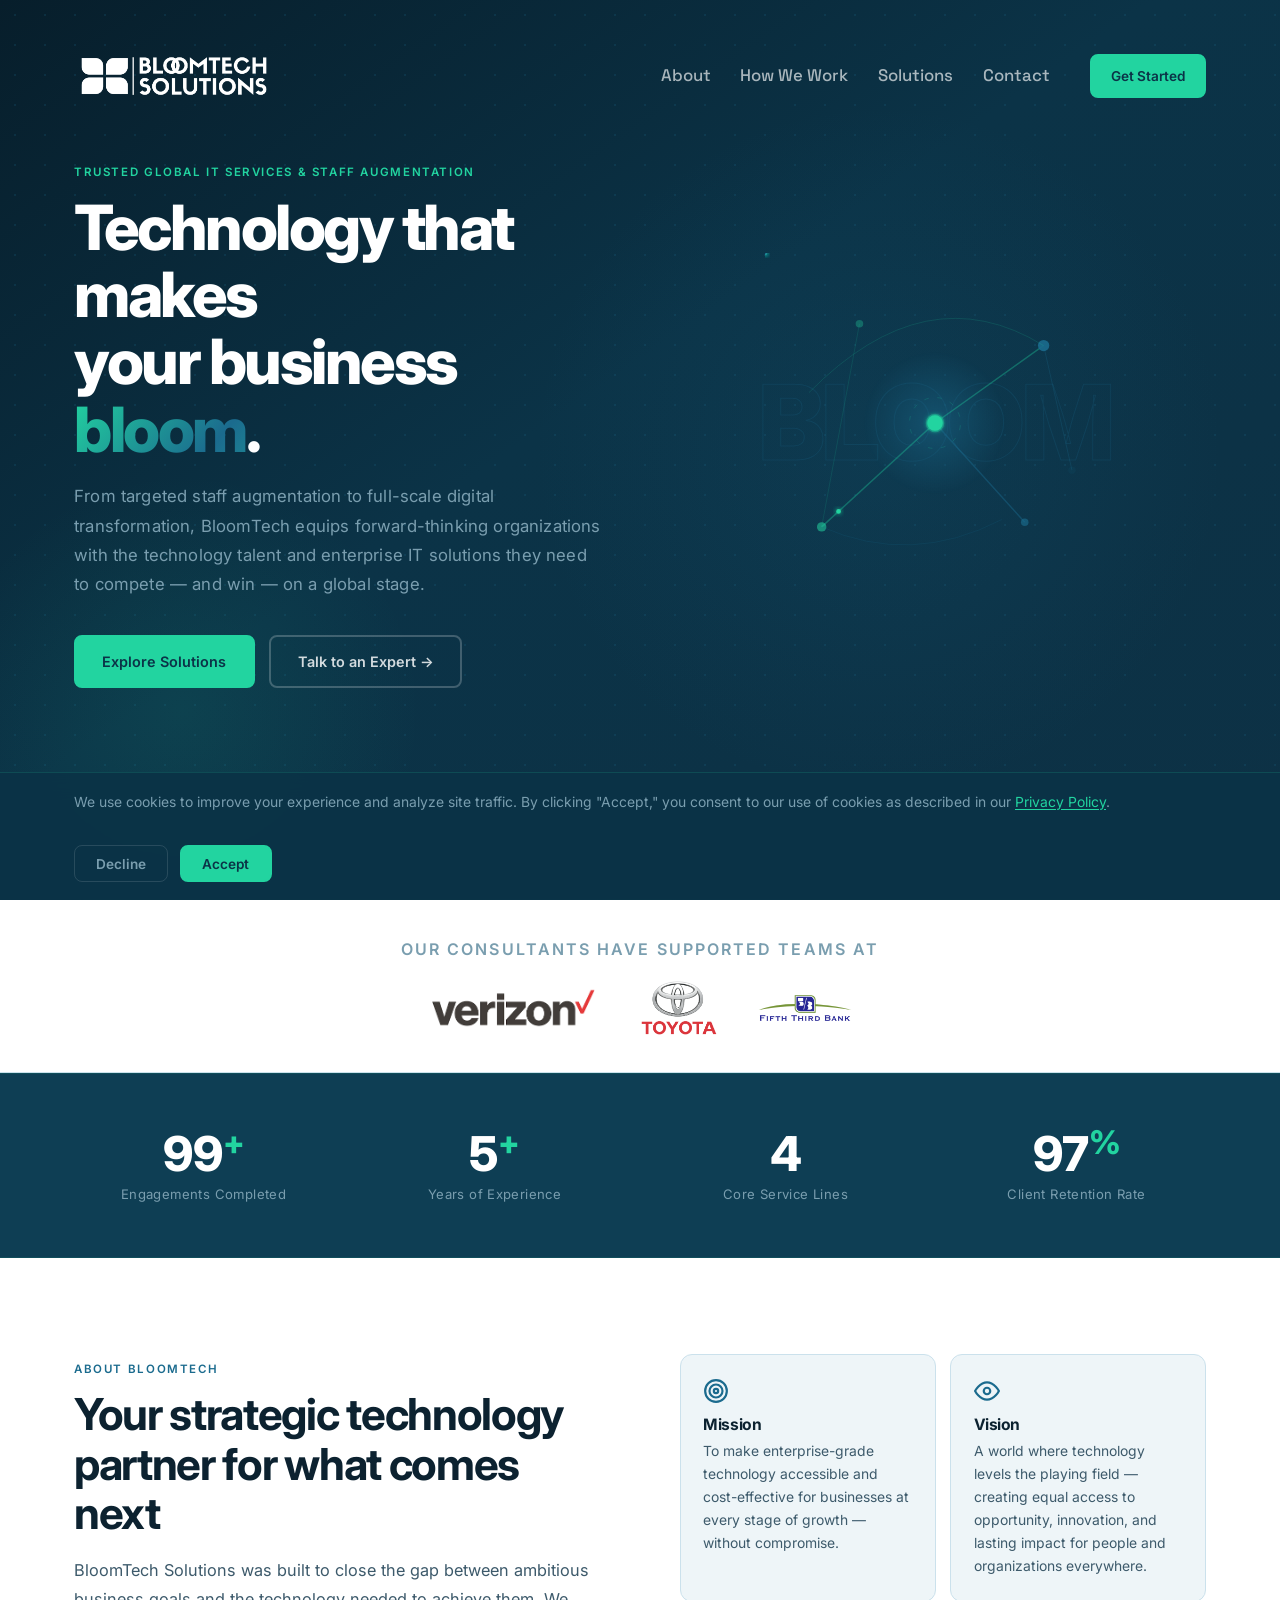
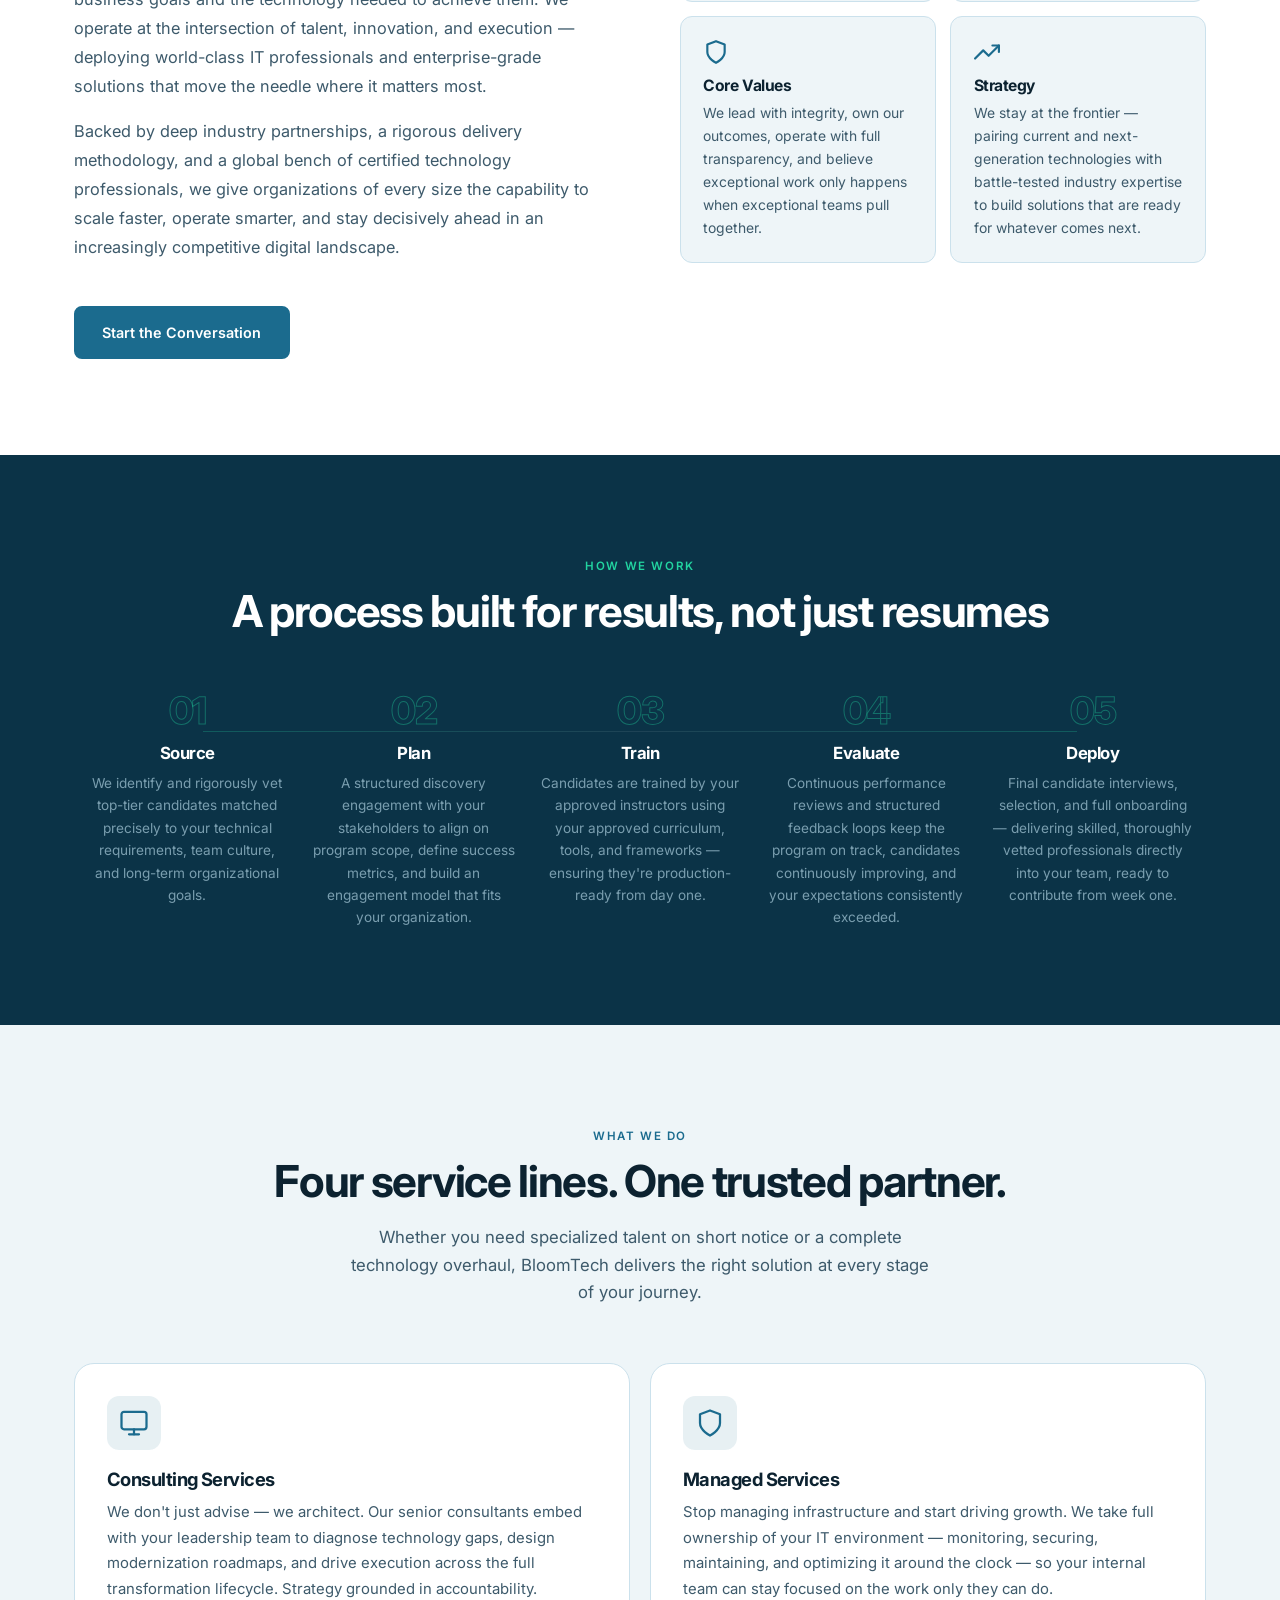
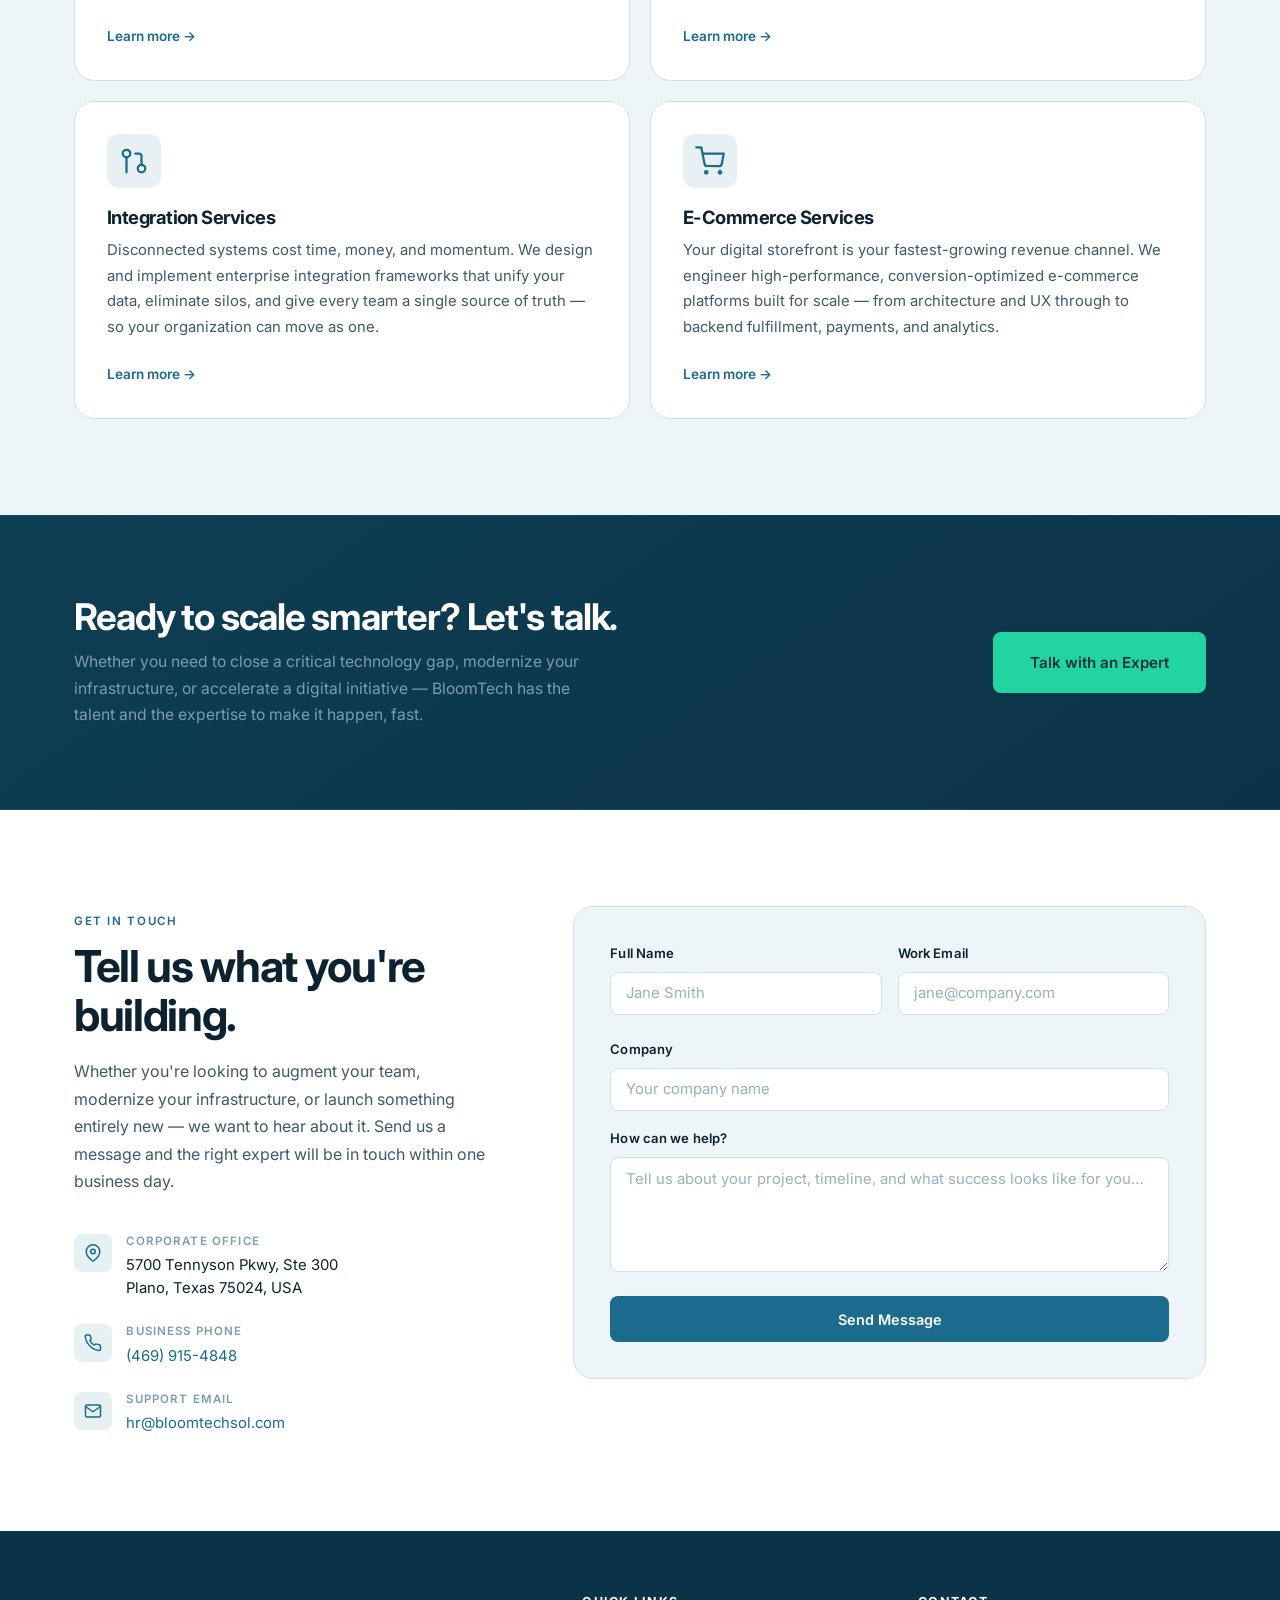
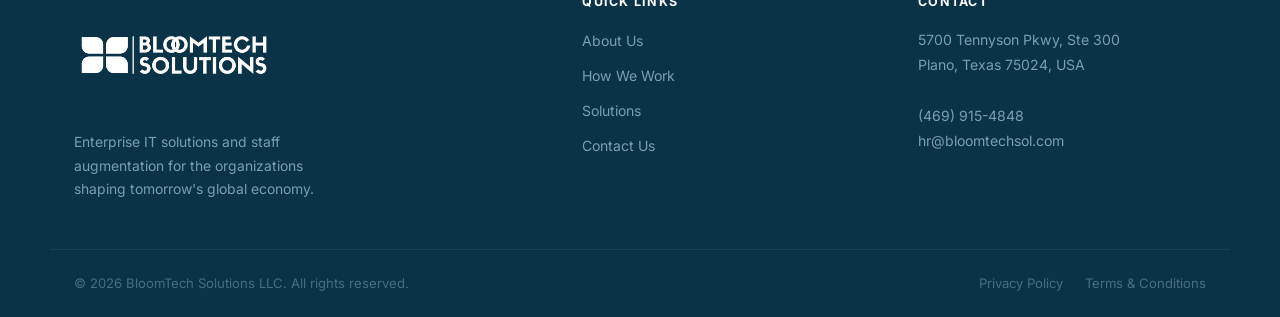
==== index.html @ 3370cb09 "Initial deploy of BTS website" ====
<!DOCTYPE html>
<html lang="en">
<head>
  <meta charset="UTF-8">
  <meta name="viewport" content="width=device-width, initial-scale=1.0">
  <title>BloomTech Solutions — Global IT Services & Staff Augmentation</title>
  <meta name="description" content="BloomTech Solutions delivers enterprise IT consulting, managed services, systems integration, and e-commerce solutions for organizations worldwide. Headquartered in Plano, Texas.">
  <meta name="keywords" content="IT solutions, staff augmentation, IT consulting, managed services, systems integration, BloomTech Solutions, Plano Texas">
  <meta name="author" content="BloomTech Solutions LLC">
  <link rel="icon" href="assets/icon.png" type="image/png">
  <link rel="preconnect" href="https://fonts.googleapis.com">
  <link rel="preconnect" href="https://fonts.gstatic.com" crossorigin>
  <link href="https://fonts.googleapis.com/css2?family=Inter:wght@300;400;500;600;700;800&family=Space+Grotesk:wght@400;500;600&display=swap" rel="stylesheet">
  <link rel="stylesheet" href="style.css">
  <script type="application/ld+json">
  {
    "@context": "https://schema.org",
    "@type": "ProfessionalService",
    "name": "BloomTech Solutions LLC",
    "url": "https://bloomtechsol.com",
    "logo": "https://bloomtechsol.com/assets/logo.png",
    "image": "https://bloomtechsol.com/assets/og-image.png",
    "description": "BloomTech Solutions delivers enterprise IT consulting, managed services, systems integration, and e-commerce solutions for organizations worldwide.",
    "telephone": "+14699154848",
    "email": "hr@bloomtechsol.com",
    "address": {
      "@type": "PostalAddress",
      "streetAddress": "5700 Tennyson Pkwy, Suite 300",
      "addressLocality": "Plano",
      "addressRegion": "TX",
      "postalCode": "75024",
      "addressCountry": "US"
    },
    "areaServed": "Worldwide",
    "serviceType": ["IT Consulting", "Staff Augmentation", "Managed Services", "Systems Integration", "E-Commerce Solutions"]
  }
  </script>
  <!-- Open Graph -->
  <meta property="og:type"        content="website">
  <meta property="og:url"         content="https://bloomtechsol.com/">
  <meta property="og:site_name"   content="BloomTech Solutions">
  <meta property="og:title"       content="BloomTech Solutions — Global IT Services & Staff Augmentation">
  <meta property="og:description" content="BloomTech Solutions delivers enterprise IT consulting, managed services, systems integration, and e-commerce solutions for organizations worldwide. Headquartered in Plano, Texas.">
  <meta property="og:image"       content="https://bloomtechsol.com/assets/og-image.png">
  <!-- Twitter Card -->
  <meta name="twitter:card"        content="summary_large_image">
  <meta name="twitter:title"       content="BloomTech Solutions — Global IT Services & Staff Augmentation">
  <meta name="twitter:description" content="BloomTech Solutions delivers enterprise IT consulting, managed services, systems integration, and e-commerce solutions for organizations worldwide.">
  <meta name="twitter:image"       content="https://bloomtechsol.com/assets/og-image.png">
</head>
<body>

  <!-- NAV -->
  <header class="nav" id="nav" role="banner">
    <div class="container nav__inner">
      <a href="#home" class="nav__logo" aria-label="BloomTech Solutions home">
        <img src="assets/logo.png" alt="BloomTech Solutions" class="nav__logo-img">
      </a>
      <nav class="nav__links" id="navLinks" aria-label="Main navigation">
        <a href="#about"     class="nav__link">About</a>
        <a href="#process"   class="nav__link">How We Work</a>
        <a href="#solutions" class="nav__link">Solutions</a>
        <a href="#contact"   class="nav__link">Contact</a>
      </nav>
      <a href="#contact" class="btn btn--mint nav__cta">Get Started</a>
      <button class="nav__burger" id="navBurger" aria-label="Toggle navigation menu" aria-expanded="false">
        <span></span><span></span><span></span>
      </button>
    </div>
  </header>

  <main>

  <!-- HERO -->
  <section class="hero" id="home" aria-label="Hero">

    <!-- background fx layers -->
    <div class="hero__glow"  aria-hidden="true"></div>
    <div class="hero__glow hero__glow--alt" aria-hidden="true"></div>
    <div class="hero__scan"  aria-hidden="true"></div>
    <div class="hero__particles" aria-hidden="true">
      <span class="hero__particle p--1"></span>
      <span class="hero__particle p--2"></span>
      <span class="hero__particle p--3"></span>
      <span class="hero__particle p--4"></span>
      <span class="hero__particle p--5"></span>
      <span class="hero__particle p--6"></span>
      <span class="hero__particle p--7"></span>
      <span class="hero__particle p--8"></span>
    </div>

    <div class="container hero__inner">

      <!-- Copy -->
      <div class="hero__copy">
        <span class="eyebrow">Trusted Global IT Services &amp; Staff Augmentation</span>
        <h1 class="hero__headline">
          Technology that makes<br>your business
          <span class="gradient-text"> bloom</span>.
        </h1>
        <p class="hero__sub">From targeted staff augmentation to full-scale digital transformation, BloomTech equips forward-thinking organizations with the technology talent and enterprise IT solutions they need to compete — and win — on a global stage.</p>
        <div class="hero__actions">
          <a href="#solutions" class="btn btn--mint">Explore Solutions</a>
          <a href="#contact"   class="btn btn--ghost">Talk to an Expert →</a>
        </div>
      </div>

      <!-- Animated network visual -->
      <div class="hero__visual" aria-hidden="true">

        <!-- Ghost brand word -->
        <div class="ghost-text">BLOOM</div>

        <!-- Floating tech keyword chips -->
        <div class="hero__chips">
          <span class="tech-chip chip--1"><span class="chip-dot chip-dot--mint"></span>Cloud Infrastructure</span>
          <span class="tech-chip chip--2"><span class="chip-dot chip-dot--brand"></span>AI &amp; Machine Learning</span>
          <span class="tech-chip chip--3"><span class="chip-dot chip-dot--mint"></span>DevOps &amp; Automation</span>
          <span class="tech-chip chip--4"><span class="chip-dot chip-dot--brand"></span>Cybersecurity</span>
          <span class="tech-chip chip--5"><span class="chip-dot chip-dot--mint"></span>Data Analytics</span>
          <span class="tech-chip chip--6"><span class="chip-dot chip-dot--brand"></span>Staff Augmentation</span>
        </div>

        <!-- Animated SVG network -->
        <svg class="hero__svg" viewBox="0 0 360 360" xmlns="http://www.w3.org/2000/svg">
          <defs>
            <radialGradient id="hglow" cx="50%" cy="50%" r="50%">
              <stop offset="0%"   stop-color="#1B6B8E" stop-opacity="0.5"/>
              <stop offset="100%" stop-color="#1B6B8E" stop-opacity="0"/>
            </radialGradient>
            <filter id="gf" x="-60%" y="-60%" width="220%" height="220%">
              <feGaussianBlur stdDeviation="3" result="b"/>
              <feMerge><feMergeNode in="b"/><feMergeNode in="SourceGraphic"/></feMerge>
            </filter>
          </defs>

          <!-- Pulsing ambient halo -->
          <circle cx="180" cy="180" r="62" fill="url(#hglow)">
            <animate attributeName="r"       values="62;76;62"     dur="4.5s" repeatCount="indefinite"/>
            <animate attributeName="opacity" values="0.8;1;0.8"    dur="4.5s" repeatCount="indefinite"/>
          </circle>

          <!-- ── Connection lines draw in ── -->
          <!-- pl1: (60,290)→(180,180) len≈163 -->
          <path id="pl1" d="M60,290 L180,180" fill="none"
                stroke="#22D4A0" stroke-opacity="0.35" stroke-width="1.5"
                stroke-dasharray="163" stroke-dashoffset="163">
            <animate attributeName="stroke-dashoffset" from="163" to="0"
                     dur="0.85s" begin="0.5s" fill="freeze"
                     calcMode="spline" keyTimes="0;1" keySplines="0.4 0 0.2 1"/>
          </path>

          <!-- pl2: (180,180)→(295,98) len≈141 -->
          <path id="pl2" d="M180,180 L295,98" fill="none"
                stroke="#22D4A0" stroke-opacity="0.35" stroke-width="1.5"
                stroke-dasharray="141" stroke-dashoffset="141">
            <animate attributeName="stroke-dashoffset" from="141" to="0"
                     dur="0.75s" begin="0.9s" fill="freeze"
                     calcMode="spline" keyTimes="0;1" keySplines="0.4 0 0.2 1"/>
          </path>

          <!-- pl3: (180,180)→(275,285) len≈142 -->
          <path id="pl3" d="M180,180 L275,285" fill="none"
                stroke="#1B6B8E" stroke-opacity="0.45" stroke-width="1.5"
                stroke-dasharray="142" stroke-dashoffset="142">
            <animate attributeName="stroke-dashoffset" from="142" to="0"
                     dur="0.75s" begin="1.1s" fill="freeze"
                     calcMode="spline" keyTimes="0;1" keySplines="0.4 0 0.2 1"/>
          </path>

          <!-- pl4: (295,98)→(325,230) len≈135 -->
          <path id="pl4" d="M295,98 L325,230" fill="none"
                stroke="#1B6B8E" stroke-opacity="0.28" stroke-width="1"
                stroke-dasharray="135" stroke-dashoffset="135">
            <animate attributeName="stroke-dashoffset" from="135" to="0"
                     dur="0.65s" begin="1.45s" fill="freeze"
                     calcMode="spline" keyTimes="0;1" keySplines="0.4 0 0.2 1"/>
          </path>

          <!-- pl5: (60,290)→(100,75) len≈219 -->
          <path id="pl5" d="M60,290 L100,75" fill="none"
                stroke="#22D4A0" stroke-opacity="0.14" stroke-width="1"
                stroke-dasharray="219" stroke-dashoffset="219">
            <animate attributeName="stroke-dashoffset" from="219" to="0"
                     dur="1.1s" begin="0.7s" fill="freeze"
                     calcMode="spline" keyTimes="0;1" keySplines="0.4 0 0.2 1"/>
          </path>

          <!-- ── Data packets traveling ── -->
          <circle r="2.5" fill="#22D4A0" filter="url(#gf)">
            <animateMotion dur="3.8s" repeatCount="indefinite" begin="1.8s"><mpath href="#pl1"/></animateMotion>
            <animate attributeName="opacity" values="0;1;1;0" keyTimes="0;0.08;0.88;1" dur="3.8s" repeatCount="indefinite" begin="1.8s"/>
          </circle>
          <circle r="2" fill="#22D4A0" filter="url(#gf)">
            <animateMotion dur="3s" repeatCount="indefinite" begin="3s"><mpath href="#pl2"/></animateMotion>
            <animate attributeName="opacity" values="0;1;1;0" keyTimes="0;0.08;0.88;1" dur="3s" repeatCount="indefinite" begin="3s"/>
          </circle>
          <circle r="2" fill="#1B6B8E" filter="url(#gf)">
            <animateMotion dur="3.3s" repeatCount="indefinite" begin="4s"><mpath href="#pl3"/></animateMotion>
            <animate attributeName="opacity" values="0;0.85;0.85;0" keyTimes="0;0.08;0.88;1" dur="3.3s" repeatCount="indefinite" begin="4s"/>
          </circle>
          <circle r="1.8" fill="#1B6B8E" filter="url(#gf)">
            <animateMotion dur="2.6s" repeatCount="indefinite" begin="5s"><mpath href="#pl4"/></animateMotion>
            <animate attributeName="opacity" values="0;0.7;0.7;0" keyTimes="0;0.1;0.88;1" dur="2.6s" repeatCount="indefinite" begin="5s"/>
          </circle>

          <!-- ── Satellite nodes fade in ── -->
          <circle cx="60"  cy="290" r="5" fill="#22D4A0" opacity="0">
            <animate attributeName="opacity" from="0" to="0.55" dur="0.4s" begin="1.5s" fill="freeze"/>
          </circle>
          <circle cx="295" cy="98"  r="6" fill="#1B6B8E" opacity="0">
            <animate attributeName="opacity" from="0" to="0.90" dur="0.4s" begin="1.8s" fill="freeze"/>
          </circle>
          <circle cx="275" cy="285" r="4" fill="#1B6B8E" opacity="0">
            <animate attributeName="opacity" from="0" to="0.70" dur="0.4s" begin="2.0s" fill="freeze"/>
          </circle>
          <circle cx="325" cy="230" r="4" fill="#1B6B8E" opacity="0">
            <animate attributeName="opacity" from="0" to="0.55" dur="0.4s" begin="2.3s" fill="freeze"/>
          </circle>
          <circle cx="100" cy="75"  r="4" fill="#22D4A0" opacity="0">
            <animate attributeName="opacity" from="0" to="0.35" dur="0.4s" begin="2.0s" fill="freeze"/>
          </circle>

          <!-- ── Center node with ripple ── -->
          <circle cx="180" cy="180" r="8" fill="#22D4A0" opacity="0">
            <animate attributeName="r"       values="8;38"      dur="2.8s" begin="2.2s" repeatCount="indefinite"/>
            <animate attributeName="opacity" values="0.4;0"     dur="2.8s" begin="2.2s" repeatCount="indefinite"/>
          </circle>
          <circle cx="180" cy="180" r="8" fill="#22D4A0" opacity="0">
            <animate attributeName="r"       values="8;38"      dur="2.8s" begin="3.6s" repeatCount="indefinite"/>
            <animate attributeName="opacity" values="0.4;0"     dur="2.8s" begin="3.6s" repeatCount="indefinite"/>
          </circle>
          <!-- Main node -->
          <circle cx="180" cy="180" r="8" fill="#22D4A0" opacity="0" filter="url(#gf)">
            <animate attributeName="opacity" from="0" to="1"     dur="0.35s" begin="1.3s" fill="freeze"/>
            <animate attributeName="r"       values="8;9.5;8"    dur="2.8s"  begin="2.2s" repeatCount="indefinite"/>
          </circle>

          <!-- ── Rotating rings ── -->
          <circle cx="180" cy="180" r="27"
                  fill="none" stroke="#22D4A0" stroke-width="1"
                  stroke-opacity="0" stroke-dasharray="5 9">
            <animate attributeName="stroke-opacity" from="0" to="0.28" dur="0.6s" begin="2s" fill="freeze"/>
            <animateTransform attributeName="transform" type="rotate"
                              from="0 180 180" to="360 180 180"
                              dur="22s" begin="2s" repeatCount="indefinite"/>
          </circle>
          <circle cx="180" cy="180" r="73"
                  fill="none" stroke="#1B6B8E" stroke-width="0.75"
                  stroke-opacity="0">
            <animate attributeName="stroke-opacity" from="0" to="0.20" dur="0.8s" begin="2.3s" fill="freeze"/>
            <animateTransform attributeName="transform" type="rotate"
                              from="0 180 180" to="-360 180 180"
                              dur="48s" begin="2.3s" repeatCount="indefinite"/>
          </circle>
          <!-- Outer third ring — largest, very slow counter-rotation -->
          <circle cx="180" cy="180" r="118"
                  fill="none" stroke="#22D4A0" stroke-width="0.5"
                  stroke-opacity="0" stroke-dasharray="4 22">
            <animate attributeName="stroke-opacity" from="0" to="0.10" dur="1s" begin="3.2s" fill="freeze"/>
            <animateTransform attributeName="transform" type="rotate"
                              from="0 180 180" to="-360 180 180"
                              dur="90s" begin="3.2s" repeatCount="indefinite"/>
          </circle>

          <!-- ── Curved arc paths ── -->
          <!-- pl6: sweeping top arc from top-right (295,98) curving to left (35,160) -->
          <path id="pl6" d="M 295,98 Q 165,18 35,160" fill="none"
                stroke="#22D4A0" stroke-opacity="0.16" stroke-width="1"
                stroke-dasharray="320" stroke-dashoffset="320">
            <animate attributeName="stroke-dashoffset" from="320" to="0"
                     dur="1.3s" begin="1.6s" fill="freeze"
                     calcMode="spline" keyTimes="0;1" keySplines="0.4 0 0.2 1"/>
          </path>
          <!-- pl7: sweeping bottom arc from bottom-left (60,290) to right (325,230) -->
          <path id="pl7" d="M 60,290 Q 192,348 325,230" fill="none"
                stroke="#1B6B8E" stroke-opacity="0.18" stroke-width="1"
                stroke-dasharray="300" stroke-dashoffset="300">
            <animate attributeName="stroke-dashoffset" from="300" to="0"
                     dur="1.1s" begin="1.9s" fill="freeze"
                     calcMode="spline" keyTimes="0;1" keySplines="0.4 0 0.2 1"/>
          </path>

          <!-- Left-middle satellite node -->
          <circle cx="35" cy="160" r="3.5" fill="#22D4A0" opacity="0">
            <animate attributeName="opacity" from="0" to="0.45" dur="0.4s" begin="2.6s" fill="freeze"/>
          </circle>

          <!-- Data packets on curved arcs -->
          <circle r="2" fill="#22D4A0" filter="url(#gf)">
            <animateMotion dur="4.5s" repeatCount="indefinite" begin="3.8s"><mpath href="#pl6"/></animateMotion>
            <animate attributeName="opacity" values="0;1;1;0" keyTimes="0;0.08;0.88;1" dur="4.5s" repeatCount="indefinite" begin="3.8s"/>
          </circle>
          <circle r="1.8" fill="#1B6B8E" filter="url(#gf)">
            <animateMotion dur="3.8s" repeatCount="indefinite" begin="6s"><mpath href="#pl7"/></animateMotion>
            <animate attributeName="opacity" values="0;0.75;0.75;0" keyTimes="0;0.08;0.88;1" dur="3.8s" repeatCount="indefinite" begin="6s"/>
          </circle>
        </svg>
      </div><!-- /.hero__visual -->

    </div><!-- /.container -->

    <div class="hero__scroll" aria-hidden="true">
      <span>Scroll</span>
      <div class="hero__scroll-line"></div>
    </div>
  </section>

  <!-- CLIENTS -->
  <section class="clients" aria-label="Client experience">
    <div class="container clients__inner">
      <p class="clients__label">Our consultants have supported teams at</p>
      <div class="clients__logos">
        <img class="clients__logo" src="assets/verizon.png"   alt="Verizon"          loading="lazy">
        <img class="clients__logo" src="assets/toyota.png"    alt="Toyota"           loading="lazy">
        <img class="clients__logo" src="assets/fifth-third.png"        alt="Fifth Third Bank" loading="lazy">
      </div>
    </div>
  </section>

  <!-- STATS -->
  <section class="stats" aria-label="Company highlights">
    <div class="container stats__grid">
      <div class="stat"><div class="stat__number" data-count="100" data-suffix="+">0+</div><div class="stat__label">Engagements Completed</div></div>
      <div class="stat"><div class="stat__number" data-count="5"   data-suffix="+">0+</div><div class="stat__label">Years of Experience</div></div>
      <div class="stat"><div class="stat__number" data-count="4"   data-suffix="">0</div><div class="stat__label">Core Service Lines</div></div>
      <div class="stat"><div class="stat__number" data-count="98"  data-suffix="%">0%</div><div class="stat__label">Client Retention Rate</div></div>
    </div>
  </section>

  <!-- ABOUT -->
  <section class="about section" id="about" aria-labelledby="about-heading">
    <div class="container about__inner">
      <div class="about__copy">
        <span class="eyebrow eyebrow--brand">About BloomTech</span>
        <h2 class="section-heading" id="about-heading">Your strategic technology partner for what comes next</h2>
        <p>BloomTech Solutions was built to close the gap between ambitious business goals and the technology needed to achieve them. We operate at the intersection of talent, innovation, and execution — deploying world-class IT professionals and enterprise-grade solutions that move the needle where it matters most.</p>
        <p>Backed by deep industry partnerships, a rigorous delivery methodology, and a global bench of certified technology professionals, we give organizations of every size the capability to scale faster, operate smarter, and stay decisively ahead in an increasingly competitive digital landscape.</p>
        <a href="#contact" class="btn btn--brand about__btn">Start the Conversation</a>
      </div>
      <div class="about__values">
        <div class="value-card">
          <div class="value-card__icon"><svg width="26" height="26" viewBox="0 0 24 24" fill="none" stroke="currentColor" stroke-width="2" stroke-linecap="round" stroke-linejoin="round"><circle cx="12" cy="12" r="10"/><circle cx="12" cy="12" r="6"/><circle cx="12" cy="12" r="2"/></svg></div>
          <h3 class="value-card__title">Mission</h3>
          <p class="value-card__text">To make enterprise-grade technology accessible and cost-effective for businesses at every stage of growth — without compromise.</p>
        </div>
        <div class="value-card">
          <div class="value-card__icon"><svg width="26" height="26" viewBox="0 0 24 24" fill="none" stroke="currentColor" stroke-width="2" stroke-linecap="round" stroke-linejoin="round"><path d="M1 12s4-8 11-8 11 8 11 8-4 8-11 8-11-8-11-8z"/><circle cx="12" cy="12" r="3"/></svg></div>
          <h3 class="value-card__title">Vision</h3>
          <p class="value-card__text">A world where technology levels the playing field — creating equal access to opportunity, innovation, and lasting impact for people and organizations everywhere.</p>
        </div>
        <div class="value-card">
          <div class="value-card__icon"><svg width="26" height="26" viewBox="0 0 24 24" fill="none" stroke="currentColor" stroke-width="2" stroke-linecap="round" stroke-linejoin="round"><path d="M12 22s8-4 8-10V5l-8-3-8 3v7c0 6 8 10 8 10z"/></svg></div>
          <h3 class="value-card__title">Core Values</h3>
          <p class="value-card__text">We lead with integrity, own our outcomes, operate with full transparency, and believe exceptional work only happens when exceptional teams pull together.</p>
        </div>
        <div class="value-card">
          <div class="value-card__icon"><svg width="26" height="26" viewBox="0 0 24 24" fill="none" stroke="currentColor" stroke-width="2" stroke-linecap="round" stroke-linejoin="round"><polyline points="23 6 13.5 15.5 8.5 10.5 1 18"/><polyline points="17 6 23 6 23 12"/></svg></div>
          <h3 class="value-card__title">Strategy</h3>
          <p class="value-card__text">We stay at the frontier — pairing current and next-generation technologies with battle-tested industry expertise to build solutions that are ready for whatever comes next.</p>
        </div>
      </div>
    </div>
  </section>

  <!-- PROCESS -->
  <section class="process section" id="process" aria-labelledby="process-heading">
    <div class="container">
      <div class="section-header">
        <span class="eyebrow">How We Work</span>
        <h2 class="section-heading section-heading--light" id="process-heading">A process built for results, not just resumes</h2>
      </div>
      <div class="process__steps">
        <div class="process__step">
          <div class="process__num">01</div>
          <h3 class="process__title">Source</h3>
          <p class="process__text">We identify and rigorously vet top-tier candidates matched precisely to your technical requirements, team culture, and long-term organizational goals.</p>
        </div>
        <div class="process__connector" aria-hidden="true"></div>
        <div class="process__step">
          <div class="process__num">02</div>
          <h3 class="process__title">Plan</h3>
          <p class="process__text">A structured discovery engagement with your stakeholders to align on program scope, define success metrics, and build an engagement model that fits your organization.</p>
        </div>
        <div class="process__connector" aria-hidden="true"></div>
        <div class="process__step">
          <div class="process__num">03</div>
          <h3 class="process__title">Train</h3>
          <p class="process__text">Candidates are trained by your approved instructors using your approved curriculum, tools, and frameworks — ensuring they're production-ready from day one.</p>
        </div>
        <div class="process__connector" aria-hidden="true"></div>
        <div class="process__step">
          <div class="process__num">04</div>
          <h3 class="process__title">Evaluate</h3>
          <p class="process__text">Continuous performance reviews and structured feedback loops keep the program on track, candidates continuously improving, and your expectations consistently exceeded.</p>
        </div>
        <div class="process__connector" aria-hidden="true"></div>
        <div class="process__step">
          <div class="process__num">05</div>
          <h3 class="process__title">Deploy</h3>
          <p class="process__text">Final candidate interviews, selection, and full onboarding — delivering skilled, thoroughly vetted professionals directly into your team, ready to contribute from week one.</p>
        </div>
      </div>
    </div>
  </section>

  <!-- SOLUTIONS -->
  <section class="solutions section" id="solutions" aria-labelledby="solutions-heading">
    <div class="container">
      <div class="section-header">
        <span class="eyebrow eyebrow--brand">What We Do</span>
        <h2 class="section-heading" id="solutions-heading">Four service lines. One trusted partner.</h2>
        <p class="section-sub">Whether you need specialized talent on short notice or a complete technology overhaul, BloomTech delivers the right solution at every stage of your journey.</p>
      </div>
      <div class="solutions__grid">

        <article class="solution-card">
          <div class="solution-card__icon"><svg width="30" height="30" viewBox="0 0 24 24" fill="none" stroke="currentColor" stroke-width="1.8" stroke-linecap="round" stroke-linejoin="round"><rect x="2" y="3" width="20" height="14" rx="2"/><line x1="8" y1="21" x2="16" y2="21"/><line x1="12" y1="17" x2="12" y2="21"/></svg></div>
          <h3 class="solution-card__title">Consulting Services</h3>
          <p class="solution-card__text">We don't just advise — we architect. Our senior consultants embed with your leadership team to diagnose technology gaps, design modernization roadmaps, and drive execution across the full transformation lifecycle. Strategy grounded in accountability.</p>
          <a href="#contact" class="solution-card__link">Learn more →</a>
        </article>

        <article class="solution-card">
          <div class="solution-card__icon"><svg width="30" height="30" viewBox="0 0 24 24" fill="none" stroke="currentColor" stroke-width="1.8" stroke-linecap="round" stroke-linejoin="round"><path d="M12 22s8-4 8-10V5l-8-3-8 3v7c0 6 8 10 8 10z"/></svg></div>
          <h3 class="solution-card__title">Managed Services</h3>
          <p class="solution-card__text">Stop managing infrastructure and start driving growth. We take full ownership of your IT environment — monitoring, securing, maintaining, and optimizing it around the clock — so your internal team can stay focused on the work only they can do.</p>
          <a href="#contact" class="solution-card__link">Learn more →</a>
        </article>

        <article class="solution-card">
          <div class="solution-card__icon"><svg width="30" height="30" viewBox="0 0 24 24" fill="none" stroke="currentColor" stroke-width="1.8" stroke-linecap="round" stroke-linejoin="round"><circle cx="18" cy="18" r="3"/><circle cx="6" cy="6" r="3"/><path d="M13 6h3a2 2 0 0 1 2 2v7"/><line x1="6" y1="9" x2="6" y2="21"/></svg></div>
          <h3 class="solution-card__title">Integration Services</h3>
          <p class="solution-card__text">Disconnected systems cost time, money, and momentum. We design and implement enterprise integration frameworks that unify your data, eliminate silos, and give every team a single source of truth — so your organization can move as one.</p>
          <a href="#contact" class="solution-card__link">Learn more →</a>
        </article>

        <article class="solution-card">
          <div class="solution-card__icon"><svg width="30" height="30" viewBox="0 0 24 24" fill="none" stroke="currentColor" stroke-width="1.8" stroke-linecap="round" stroke-linejoin="round"><circle cx="9" cy="21" r="1"/><circle cx="20" cy="21" r="1"/><path d="M1 1h4l2.68 13.39a2 2 0 0 0 2 1.61h9.72a2 2 0 0 0 2-1.61L23 6H6"/></svg></div>
          <h3 class="solution-card__title">E-Commerce Services</h3>
          <p class="solution-card__text">Your digital storefront is your fastest-growing revenue channel. We engineer high-performance, conversion-optimized e-commerce platforms built for scale — from architecture and UX through to backend fulfillment, payments, and analytics.</p>
          <a href="#contact" class="solution-card__link">Learn more →</a>
        </article>

      </div>
    </div>
  </section>

  <!-- CTA BAND -->
  <section class="cta-band" aria-label="Call to action">
    <div class="container cta-band__inner">
      <div class="cta-band__copy">
        <h2 class="cta-band__heading">Ready to scale smarter? Let's talk.</h2>
        <p class="cta-band__sub">Whether you need to close a critical technology gap, modernize your infrastructure, or accelerate a digital initiative — BloomTech has the talent and the expertise to make it happen, fast.</p>
      </div>
      <a href="https://wa.me/+14699154848?text=I'd%20like%20to%20chat%20with%20you" class="btn btn--mint cta-band__btn" target="_blank" rel="noopener noreferrer">Talk with an Expert</a>
    </div>
  </section>

  <!-- CONTACT -->
  <section class="contact section" id="contact" aria-labelledby="contact-heading">
    <div class="container contact__inner">
      <div class="contact__info">
        <span class="eyebrow eyebrow--brand">Get In Touch</span>
        <h2 class="section-heading" id="contact-heading">Tell us what you're building.</h2>
        <p class="contact__intro">Whether you're looking to augment your team, modernize your infrastructure, or launch something entirely new — we want to hear about it. Send us a message and the right expert will be in touch within one business day.</p>
        <address class="contact__details">
          <div class="contact__detail">
            <div class="contact__detail-icon"><svg width="18" height="18" viewBox="0 0 24 24" fill="none" stroke="currentColor" stroke-width="2" stroke-linecap="round" stroke-linejoin="round"><path d="M21 10c0 7-9 13-9 13s-9-6-9-13a9 9 0 0 1 18 0z"/><circle cx="12" cy="10" r="3"/></svg></div>
            <div><div class="contact__detail-label">Corporate Office</div><div class="contact__detail-value">5700 Tennyson Pkwy, Ste 300<br>Plano, Texas 75024, USA</div></div>
          </div>
          <div class="contact__detail">
            <div class="contact__detail-icon"><svg width="18" height="18" viewBox="0 0 24 24" fill="none" stroke="currentColor" stroke-width="2" stroke-linecap="round" stroke-linejoin="round"><path d="M22 16.92v3a2 2 0 0 1-2.18 2 19.79 19.79 0 0 1-8.63-3.07A19.5 19.5 0 0 1 4.69 12a19.79 19.79 0 0 1-3.07-8.67A2 2 0 0 1 3.6 1.18h3a2 2 0 0 1 2 1.72c.127.96.361 1.903.7 2.81a2 2 0 0 1-.45 2.11L7.91 8.77a16 16 0 0 0 6 6l.86-.86a2 2 0 0 1 2.11-.45c.907.339 1.85.573 2.81.7A2 2 0 0 1 21.73 16z"/></svg></div>
            <div><div class="contact__detail-label">Business Phone</div><div class="contact__detail-value"><a href="tel:+14699154848">(469) 915-4848</a></div></div>
          </div>
          <div class="contact__detail">
            <div class="contact__detail-icon"><svg width="18" height="18" viewBox="0 0 24 24" fill="none" stroke="currentColor" stroke-width="2" stroke-linecap="round" stroke-linejoin="round"><path d="M4 4h16c1.1 0 2 .9 2 2v12c0 1.1-.9 2-2 2H4c-1.1 0-2-.9-2-2V6c0-1.1.9-2 2-2z"/><polyline points="22,6 12,13 2,6"/></svg></div>
            <div><div class="contact__detail-label">Support Email</div><div class="contact__detail-value"><a href="mailto:hr@bloomtechsol.com">hr@bloomtechsol.com</a></div></div>
          </div>
        </address>
      </div>
      <div class="contact__form-wrap">
        <!-- Replace YOUR_FORM_ID with your Formspree form ID -->
        <form class="contact__form" id="contactForm" action="https://formspree.io/f/mgvvynzr" method="POST">
          <div class="form-row">
            <div class="form-group"><label for="name">Full Name</label><input type="text" id="name" name="name" placeholder="Jane Smith" required autocomplete="name"></div>
            <div class="form-group"><label for="email">Work Email</label><input type="email" id="email" name="email" placeholder="jane@company.com" required autocomplete="email"></div>
          </div>
          <div class="form-group"><label for="company">Company</label><input type="text" id="company" name="company" placeholder="Your company name" autocomplete="organization"></div>
          <div class="form-group"><label for="message">How can we help?</label><textarea id="message" name="message" rows="5" placeholder="Tell us about your project, timeline, and what success looks like for you…" required></textarea></div>
          <button type="submit" class="btn btn--brand btn--full">Send Message</button>
        </form>
      </div>
    </div>
  </section>

  </main>

  <!-- FOOTER -->
  <footer class="footer" role="contentinfo">
    <div class="container footer__inner">
      <div class="footer__brand">
        <a href="#home" aria-label="BloomTech Solutions">
          <img src="assets/logo.png" alt="BloomTech Solutions" class="footer__logo-img">
        </a>
        <p class="footer__tagline">Enterprise IT solutions and staff augmentation for the organizations shaping tomorrow's global economy.</p>
      </div>
      <div class="footer__col">
        <h3 class="footer__col-title">Quick Links</h3>
        <ul class="footer__links">
          <li><a href="#about">About Us</a></li>
          <li><a href="#process">How We Work</a></li>
          <li><a href="#solutions">Solutions</a></li>
          <li><a href="#contact">Contact Us</a></li>
        </ul>
      </div>
      <div class="footer__col">
        <h3 class="footer__col-title">Contact</h3>
        <address class="footer__address">
          5700 Tennyson Pkwy, Ste 300<br>
          Plano, Texas 75024, USA<br><br>
          <a href="tel:+14699154848">(469) 915-4848</a><br>
          <a href="mailto:hr@bloomtechsol.com">hr@bloomtechsol.com</a>
        </address>
      </div>
    </div>
    <div class="footer__bottom">
      <div class="container footer__bottom-inner">
        <span>© 2026 BloomTech Solutions LLC. All rights reserved.</span>
        <div class="footer__legal"><a href="privacy-policy.html">Privacy Policy</a><a href="terms.html">Terms &amp; Conditions</a></div>
      </div>
    </div>
  </footer>

  <!-- COOKIE BANNER -->
  <div class="cookie-banner" id="cookieBanner" role="dialog" aria-label="Cookie consent" aria-live="polite">
    <div class="container cookie-banner__inner">
      <p class="cookie-banner__text">
        We use cookies to improve your experience and analyze site traffic. By clicking "Accept," you consent to our use of cookies as described in our <a href="privacy-policy.html">Privacy Policy</a>.
      </p>
      <div class="cookie-banner__actions">
        <button class="btn btn--cookie-decline" id="cookieDecline">Decline</button>
        <button class="btn btn--mint btn--cookie-accept" id="cookieAccept">Accept</button>
      </div>
    </div>
  </div>

  <a href="#home" class="back-to-top" id="backToTop" aria-label="Back to top">
    <svg width="18" height="18" viewBox="0 0 24 24" fill="none" stroke="currentColor" stroke-width="2.5" stroke-linecap="round" stroke-linejoin="round"><polyline points="18 15 12 9 6 15"/></svg>
  </a>

  <script>
    const nav       = document.getElementById('nav');
    const backToTop = document.getElementById('backToTop');
    window.addEventListener('scroll', () => {
      const y = window.scrollY;
      nav.classList.toggle('nav--scrolled', y > 60);
      backToTop.classList.toggle('back-to-top--visible', y > 500);
    }, { passive: true });

    /* ── Cookie consent ── */
    const cookieBanner  = document.getElementById('cookieBanner');
    const cookieAccept  = document.getElementById('cookieAccept');
    const cookieDecline = document.getElementById('cookieDecline');
    if (!localStorage.getItem('cookieConsent')) {
      setTimeout(() => cookieBanner.classList.add('cookie-banner--visible'), 1200);
    }
    function dismissCookie(choice) {
      localStorage.setItem('cookieConsent', choice);
      cookieBanner.classList.remove('cookie-banner--visible');
    }
    cookieAccept.addEventListener('click',  () => dismissCookie('accepted'));
    cookieDecline.addEventListener('click', () => dismissCookie('declined'));

    /* ── Contact form ── */
    const contactForm = document.getElementById('contactForm');
    const formWrap    = contactForm ? contactForm.closest('.contact__form-wrap') : null;
    if (contactForm && formWrap) {
      contactForm.addEventListener('submit', async (e) => {
        e.preventDefault();
        const btn = contactForm.querySelector('[type="submit"]');
        const original = btn.textContent;
        btn.textContent = 'Sending…';
        btn.disabled = true;
        try {
          const res = await fetch(contactForm.action, {
            method: 'POST',
            body: new FormData(contactForm),
            headers: { 'Accept': 'application/json' }
          });
          if (res.ok) {
            formWrap.innerHTML = `
              <div class="form-success">
                <div class="form-success__icon">
                  <svg width="26" height="26" viewBox="0 0 24 24" fill="none" stroke="currentColor" stroke-width="2.5" stroke-linecap="round" stroke-linejoin="round"><polyline points="20 6 9 17 4 12"/></svg>
                </div>
                <p class="form-success__title">Message received!</p>
                <p class="form-success__text">Thanks for reaching out. A member of our team will be in touch within one business day.</p>
              </div>`;
          } else {
            throw new Error();
          }
        } catch {
          btn.textContent = original;
          btn.disabled = false;
          const err = contactForm.querySelector('.form-error') || document.createElement('p');
          err.className = 'form-error';
          err.style.cssText = 'color:#e05252;font-size:0.87rem;margin-top:0.75rem;text-align:center;';
          err.textContent = 'Something went wrong. Please email us directly at hr@bloomtechsol.com.';
          if (!contactForm.querySelector('.form-error')) contactForm.appendChild(err);
        }
      });
    }

    const navBurger = document.getElementById('navBurger');
    const navLinks  = document.getElementById('navLinks');
    navBurger.addEventListener('click', () => {
      const open = navLinks.classList.toggle('nav__links--open');
      navBurger.classList.toggle('nav__burger--open', open);
      navBurger.setAttribute('aria-expanded', open);
    });
    navLinks.querySelectorAll('a').forEach(link => {
      link.addEventListener('click', () => {
        navLinks.classList.remove('nav__links--open');
        navBurger.classList.remove('nav__burger--open');
        navBurger.setAttribute('aria-expanded', 'false');
      });
    });
    document.addEventListener('click', e => {
      if (!nav.contains(e.target)) {
        navLinks.classList.remove('nav__links--open');
        navBurger.classList.remove('nav__burger--open');
        navBurger.setAttribute('aria-expanded', 'false');
      }
    });

    /* ── Stats counter ── */
    const statEls = document.querySelectorAll('.stat__number[data-count]');
    const easeOutCubic = t => 1 - Math.pow(1 - t, 3);
    const countObserver = new IntersectionObserver((entries) => {
      entries.forEach(entry => {
        if (!entry.isIntersecting) return;
        const el     = entry.target;
        const target = parseInt(el.dataset.count);
        const suffix = el.dataset.suffix || '';
        let start = null;
        const dur = 1600;
        const tick = (ts) => {
          if (!start) start = ts;
          const p   = Math.min((ts - start) / dur, 1);
          const val = Math.round(easeOutCubic(p) * target);
          el.innerHTML = val + `<span class="stat__accent">${suffix}</span>`;
          if (p < 1) requestAnimationFrame(tick);
        };
        requestAnimationFrame(tick);
        countObserver.unobserve(el);
      });
    }, { threshold: 0.7 });
    statEls.forEach(el => countObserver.observe(el));

    /* ── Scroll-reveal ── */
    const revealEls = document.querySelectorAll('.value-card, .process__step, .solution-card, .stat, .about__copy, .contact__info');
    if ('IntersectionObserver' in window) {
      const observer = new IntersectionObserver((entries) => {
        entries.forEach(entry => {
          if (entry.isIntersecting) { entry.target.classList.add('revealed'); observer.unobserve(entry.target); }
        });
      }, { threshold: 0.12, rootMargin: '0px 0px -40px 0px' });
      revealEls.forEach((el, i) => { el.classList.add('reveal'); el.style.transitionDelay = `${(i % 4) * 0.08}s`; observer.observe(el); });
    } else {
      revealEls.forEach(el => el.classList.add('revealed'));
    }
  </script>
</body>
</html>
---- style.css ----
/* ══════════════════════════════════════════════════════════
   BLOOMTECH SOLUTIONS — stylesheet
   Primary: brand blue #1B6B8E · Accent: mint #22D4A0
═══════════════════════════════════════════════════════════ */

/* ── TOKENS ─────────────────────────── */
:root {
  /* Brand blues */
  --brand:      #1B6B8E;               /* primary brand blue */
  --brand-dark: #0B3347;               /* hero, process, footer bg */
  --brand-mid:  #0E3E54;               /* stats bar, nav-scrolled bg */
  --brand-dim:  rgba(27, 107, 142, 0.10); /* icon bg on light sections */

  --surface:    #EEF5F8;               /* light section bg */
  --white:      #FFFFFF;

  /* Mint accent */
  --mint:       #22D4A0;
  --mint-dark:  #1AB08B;
  --mint-dim:   rgba(34, 212, 160, 0.12);

  /* Text */
  --text-dark:  #0C2230;
  --text-body:  #3D5A6B;
  --text-muted: #7A9EAF;
  --text-light: #C8DDE6;

  --border:      #CBE1EC;
  --border-dark: rgba(255, 255, 255, 0.07);

  --font-display: 'Inter', sans-serif;
  --font-body:    'Inter', sans-serif;

  --radius:    12px;
  --radius-lg: 20px;
  --ease:      0.25s ease;
  --shadow:    0 4px 24px rgba(8, 38, 58, 0.10);
  --shadow-lg: 0 12px 40px rgba(8, 38, 58, 0.16);
}


/* ── RESET ───────────────────────────── */
*, *::before, *::after { box-sizing: border-box; margin: 0; padding: 0; }
html { scroll-behavior: smooth; font-size: 16px; -webkit-text-size-adjust: 100%; }
body { font-family: var(--font-body); color: var(--text-dark); background: var(--white); line-height: 1.65; overflow-x: hidden; }
img  { max-width: 100%; height: auto; display: block; }
a    { text-decoration: none; color: inherit; }
ul   { list-style: none; }
address { font-style: normal; }
button  { cursor: pointer; font-family: inherit; }

:focus-visible { outline: 2px solid var(--brand); outline-offset: 3px; border-radius: 4px; }


/* ── TYPOGRAPHY ───────────────────────── */
h1, h2, h3, h4 { font-family: var(--font-display); line-height: 1.12; letter-spacing: -0.03em; }
.section-heading       { font-size: clamp(1.75rem, 3.8vw, 2.75rem); font-weight: 700; color: var(--text-dark); margin-bottom: 1.1rem; letter-spacing: -0.03em; }
.section-heading--light { color: var(--white); }
.section-sub           { font-size: 1.05rem; color: var(--text-body); max-width: 54ch; margin: 0 auto; }

.eyebrow {
  display: inline-block;
  font-family: var(--font-body);
  font-size: 0.72rem;
  font-weight: 600;
  letter-spacing: 0.14em;
  text-transform: uppercase;
  color: var(--mint);        /* on dark sections */
  margin-bottom: 0.7rem;
}
.eyebrow--brand { color: var(--brand); } /* on light sections */

.section-header { text-align: center; margin-bottom: 3.5rem; }
.section-header .section-sub { margin-top: 0.5rem; }

/* .gradient-text is defined in the HERO section with shimmer animation */


/* ── LAYOUT ──────────────────────────── */
.container { width: 100%; max-width: 1180px; margin-inline: auto; padding-inline: 1.5rem; }
.section   { padding: 6rem 0; }


/* ── BUTTONS ─────────────────────────── */
.btn {
  display: inline-flex;
  align-items: center;
  justify-content: center;
  gap: 0.4rem;
  font-family: var(--font-display);
  font-size: 0.9rem;
  font-weight: 600;
  padding: 0.78rem 1.65rem;
  border-radius: 8px;
  border: 2px solid transparent;
  transition: background var(--ease), border-color var(--ease), transform var(--ease), box-shadow var(--ease);
  white-space: nowrap;
}
/* Mint CTA — used on dark-bg sections */
.btn--mint {
  background: var(--mint);
  color: var(--brand-dark);
  border-color: var(--mint);
}
.btn--mint:hover {
  background: var(--mint-dark);
  border-color: var(--mint-dark);
  transform: translateY(-2px);
  box-shadow: 0 6px 20px rgba(34, 212, 160, 0.30);
}
/* Brand CTA — used on light-bg sections */
.btn--brand {
  background: var(--brand);
  color: var(--white);
  border-color: var(--brand);
}
.btn--brand:hover {
  background: #155C7A;
  border-color: #155C7A;
  transform: translateY(-2px);
  box-shadow: 0 6px 20px rgba(27, 107, 142, 0.30);
}
/* Ghost — secondary on dark bg */
.btn--ghost {
  background: transparent;
  color: rgba(255, 255, 255, 0.82);
  border-color: rgba(255, 255, 255, 0.22);
}
.btn--ghost:hover {
  background: rgba(255, 255, 255, 0.08);
  border-color: rgba(255, 255, 255, 0.44);
  color: var(--white);
}
.btn--full { width: 100%; }


/* ═══════════════════════════════════════
   NAV
═══════════════════════════════════════ */
.nav {
  position: fixed;
  inset: 0 0 auto 0;
  z-index: 100;
  padding: 1rem 0;
  transition: background var(--ease), box-shadow var(--ease), padding var(--ease);
}
.nav--scrolled {
  background: rgba(11, 51, 71, 0.97);
  backdrop-filter: blur(14px);
  -webkit-backdrop-filter: blur(14px);
  box-shadow: 0 2px 24px rgba(0, 0, 0, 0.30);
  padding: 0.7rem 0;
}
.nav__inner { display: flex; align-items: center; gap: 2rem; }

/* Logo image */
.nav__logo     { flex-shrink: 0; display: flex; align-items: center; }
.nav__logo-img {
  height: 120px;
  width: auto;
  filter: brightness(0) invert(1);
  transition: opacity var(--ease), height var(--ease);
}
.nav--scrolled .nav__logo-img { height: 90px; }
.nav__logo-img:hover { opacity: 0.82; }

/* Desktop links */
.nav__links { display: flex; gap: 1.85rem; margin-left: auto; }
.nav__link {
  font-family: 'Space Grotesk', sans-serif;
  font-size: 1.05rem;
  font-weight: 500;
  color: rgba(255, 255, 255, 0.65);
  transition: color var(--ease);
  padding: 0.25rem 0;
}
.nav__link:hover { color: var(--mint); }

.nav__cta { margin-left: 0.5rem; padding: 0.58rem 1.2rem; font-size: 0.85rem; }

/* Burger */
.nav__burger { display: none; flex-direction: column; gap: 5px; background: none; border: none; padding: 4px; margin-left: auto; }
.nav__burger span { display: block; width: 24px; height: 2px; background: var(--white); border-radius: 2px; transition: transform var(--ease), opacity var(--ease); }
.nav__burger--open span:nth-child(1) { transform: rotate(45deg) translate(5px, 5px); }
.nav__burger--open span:nth-child(2) { opacity: 0; }
.nav__burger--open span:nth-child(3) { transform: rotate(-45deg) translate(5px, -5px); }


/* ═══════════════════════════════════════
   HERO
═══════════════════════════════════════ */
.hero {
  min-height: 100vh;
  background: linear-gradient(145deg, #071e2b 0%, var(--brand-dark) 45%, #0d3145 100%);
  display: flex;
  flex-direction: column;
  position: relative;
  overflow: hidden;
}

/* Dot grid */
.hero::before {
  content: '';
  position: absolute;
  inset: 0;
  background-image: radial-gradient(rgba(27, 107, 142, 0.20) 1px, transparent 1px);
  background-size: 30px 30px;
  pointer-events: none;
  z-index: 0;
}
/* Bottom separator */
.hero::after {
  content: '';
  position: absolute;
  bottom: 0; left: 0; right: 0;
  height: 1px;
  background: linear-gradient(90deg, transparent, rgba(34, 212, 160, 0.45), transparent);
  z-index: 2;
}

/* ── HERO FX LAYERS ─────────────────── */
/* Ambient glow blob */
.hero__glow {
  position: absolute;
  width: 750px; height: 750px;
  border-radius: 50%;
  background: radial-gradient(circle, rgba(27,107,142,0.14) 0%, transparent 65%);
  top: 50%; right: 2%;
  transform: translateY(-50%);
  pointer-events: none;
  z-index: 0;
  animation: glowPulse 6s ease-in-out infinite;
}
@keyframes glowPulse {
  0%, 100% { opacity: 0.55; transform: translateY(-50%) scale(1); }
  50%       { opacity: 1;    transform: translateY(-50%) scale(1.12); }
}

/* Second ambient glow — mint, bottom-left drift */
.hero__glow--alt {
  width: 520px; height: 520px;
  background: radial-gradient(circle, rgba(34,212,160,0.09) 0%, transparent 65%);
  bottom: -8%; left: -6%;
  top: auto; right: auto;
  transform: none;
  animation: glowDrift 11s ease-in-out infinite 1.5s;
}
@keyframes glowDrift {
  0%, 100% { transform: scale(1);                         opacity: 0.55; }
  40%       { transform: scale(1.12) translate(45px,-38px); opacity: 0.85; }
  70%       { transform: scale(0.93) translate(-18px,22px); opacity: 0.48; }
}

/* Scanning light sweep */
.hero__scan {
  position: absolute;
  inset: 0;
  pointer-events: none;
  z-index: 0;
  overflow: hidden;
}
.hero__scan::after {
  content: '';
  position: absolute;
  left: 0; right: 0;
  height: 160px;
  top: -160px;
  background: linear-gradient(to bottom,
    transparent 0%,
    rgba(27,107,142,0.045) 40%,
    rgba(34,212,160,0.025) 60%,
    transparent 100%
  );
  animation: scanMove 12s linear infinite 1.5s;
}
@keyframes scanMove {
  from { top: -160px; }
  to   { top: 110%; }
}

/* ── HERO LAYOUT ────────────────────── */
.hero__inner {
  display: grid;
  grid-template-columns: 1fr 1fr;
  align-items: center;
  gap: 3rem;
  flex: 1;
  padding-top: 7.5rem;
  padding-bottom: 5rem;
  position: relative;
  z-index: 1;
}

/* ── HERO COPY ENTRANCE ANIMATIONS ──── */
.hero__copy .eyebrow,
.hero__copy .hero__headline,
.hero__copy .hero__sub,
.hero__copy .hero__actions {
  opacity: 0;
  transform: translateY(22px);
}
.hero__copy .eyebrow       { animation: heroIn 0.65s cubic-bezier(0.22,1,0.36,1) 0.15s forwards; }
.hero__copy .hero__headline { animation: heroIn 0.75s cubic-bezier(0.22,1,0.36,1) 0.35s forwards; }
.hero__copy .hero__sub     { animation: heroIn 0.75s cubic-bezier(0.22,1,0.36,1) 0.55s forwards; }
.hero__copy .hero__actions { animation: heroIn 0.75s cubic-bezier(0.22,1,0.36,1) 0.75s forwards; }
@keyframes heroIn {
  to { opacity: 1; transform: translateY(0); }
}

.hero__headline {
  font-size: clamp(2.3rem, 5.2vw, 3.9rem);
  font-weight: 800;
  color: var(--white);
  letter-spacing: -0.04em;
  line-height: 1.08;
  margin-bottom: 1.2rem;
}
.hero__sub {
  font-size: 1.05rem;
  color: var(--text-muted);
  max-width: 48ch;
  line-height: 1.75;
  margin-bottom: 2.2rem;
  letter-spacing: 0.01em;
}
.hero__actions { display: flex; gap: 0.9rem; flex-wrap: wrap; }

/* Animated shimmer on the gradient word */
.gradient-text {
  background: linear-gradient(130deg, #22D4A0 0%, #1B6B8E 45%, #22D4A0 100%);
  background-size: 200% auto;
  -webkit-background-clip: text;
  -webkit-text-fill-color: transparent;
  background-clip: text;
  animation: shimmer 5s linear infinite 1.5s;
}
@keyframes shimmer {
  0%   { background-position: 0% center; }
  100% { background-position: 200% center; }
}

/* ── HERO VISUAL PANEL ──────────────── */
.hero__visual {
  position: relative;
  height: 420px;
  display: flex;
  align-items: center;
  justify-content: center;
  opacity: 0;
  animation: heroIn 1s cubic-bezier(0.22,1,0.36,1) 0.25s forwards;
}

/* Ghost "BLOOM" text */
.ghost-text {
  position: absolute;
  font-family: var(--font-display);
  font-size: 6.5rem;
  font-weight: 800;
  letter-spacing: -0.04em;
  color: transparent;
  -webkit-text-stroke: 1px rgba(27, 107, 142, 0.22);
  user-select: none;
  pointer-events: none;
  z-index: 0;
  animation: ghostFloat 9s ease-in-out infinite 1s;
}
@keyframes ghostFloat {
  0%, 100% { transform: translateY(0)    scale(1);     opacity: 1;    }
  50%       { transform: translateY(-10px) scale(1.018); opacity: 0.62; }
}

/* SVG network graphic */
.hero__svg {
  position: relative;
  z-index: 1;
  width: 340px; height: 340px;
  max-width: 100%;
}

/* ── TECH CHIP PILLS ────────────────── */
.hero__chips {
  position: absolute;
  inset: 0;
  pointer-events: none;
  z-index: 2;
}
.tech-chip {
  position: absolute;
  display: flex;
  align-items: center;
  gap: 6px;
  background: rgba(11, 51, 71, 0.65);
  border: 1px solid rgba(27, 107, 142, 0.45);
  border-radius: 100px;
  padding: 5px 13px 5px 9px;
  font-family: var(--font-body);
  font-size: 0.7rem;
  font-weight: 500;
  color: rgba(200, 221, 230, 0.88);
  backdrop-filter: blur(10px);
  -webkit-backdrop-filter: blur(10px);
  white-space: nowrap;
  opacity: 0;
}
.chip-dot {
  display: inline-block;
  width: 5px; height: 5px;
  border-radius: 50%;
  flex-shrink: 0;
}
.chip-dot--mint  { background: var(--mint); }
.chip-dot--brand { background: var(--brand); }

/* positions */
.chip--1 { top: 5%;   left: 5%; }
.chip--2 { top: 18%;  right: 3%; }
.chip--3 { top: 43%;  left: 2%; }
.chip--4 { bottom: 28%; right: 2%; }
.chip--5 { bottom: 8%; left: 10%; }
.chip--6 { top: 65%;  right: 5%; }

/* fade in + float (float keyframe handles initial opacity too) */
.chip--1 { animation: chipFloat 7s   ease-in-out infinite 2.6s; }
.chip--2 { animation: chipFloat 8.5s ease-in-out infinite 3.0s; }
.chip--3 { animation: chipFloat 6.5s ease-in-out infinite 3.4s; }
.chip--4 { animation: chipFloat 7.5s ease-in-out infinite 3.8s; }
.chip--5 { animation: chipFloat 9s   ease-in-out infinite 4.2s; }
.chip--6 { animation: chipFloat 7s   ease-in-out infinite 4.6s; }

@keyframes chipFloat {
  0%   { opacity: 0; transform: translateY(0);    box-shadow: 0 0 0   transparent; }
  12%  { opacity: 1; }
  50%  { transform: translateY(-9px); box-shadow: 0 6px 20px rgba(34,212,160,0.22); }
  100% { opacity: 1; transform: translateY(0);    box-shadow: 0 0 0   transparent; }
}

/* ── HERO PARTICLES ─────────────────── */
.hero__particles { position: absolute; inset: 0; pointer-events: none; z-index: 0; }
.hero__particle  { position: absolute; border-radius: 50%; opacity: 0; }
.p--1 { width:3px; height:3px; background:rgba(34,212,160,0.65); top:12%; left:18%; animation:particleDrift 8s   ease-in-out infinite 1.2s; }
.p--2 { width:2px; height:2px; background:rgba(27,107,142,0.75); top:38%; left:73%; animation:particleDrift 10s  ease-in-out infinite 2.7s; }
.p--3 { width:4px; height:4px; background:rgba(34,212,160,0.40); top:58%; left:42%; animation:particleDrift 7s   ease-in-out infinite 0.6s; }
.p--4 { width:2px; height:2px; background:rgba(34,212,160,0.55); top:78%; left:62%; animation:particleDrift 9s   ease-in-out infinite 3.3s; }
.p--5 { width:3px; height:3px; background:rgba(27,107,142,0.65); top:22%; left:52%; animation:particleDrift 11s  ease-in-out infinite 1.9s; }
.p--6 { width:2px; height:2px; background:rgba(34,212,160,0.50); top:88%; left:28%; animation:particleDrift 8.5s ease-in-out infinite 4.2s; }
.p--7 { width:2px; height:2px; background:rgba(34,212,160,0.45); top:48%; left:85%; animation:particleDrift 6.5s ease-in-out infinite 2.1s; }
.p--8 { width:3px; height:3px; background:rgba(27,107,142,0.55); top:68%; left:12%; animation:particleDrift 9.5s ease-in-out infinite 0.9s; }
@keyframes particleDrift {
  0%, 100% { opacity: 0;    transform: translate(0,0); }
  15%       { opacity: 1; }
  50%       { opacity: 0.6; transform: translate(14px,-20px); }
  85%       { opacity: 0.85; }
}

/* ── SCROLL HINT ────────────────────── */
.hero__scroll {
  display: flex; flex-direction: column; align-items: center;
  gap: 0.45rem; padding-bottom: 2rem;
  color: rgba(122, 158, 175, 0.55);
  font-size: 0.67rem; letter-spacing: 0.12em; text-transform: uppercase;
  position: relative; z-index: 1;
}
.hero__scroll-line {
  width: 1px; height: 38px;
  background: linear-gradient(to bottom, rgba(122,158,175,0.5), transparent);
  animation: scrollPulse 2.2s ease-in-out infinite;
}
@keyframes scrollPulse { 0%, 100% { opacity: 0.3; } 50% { opacity: 1; } }


/* ═══════════════════════════════════════
   CLIENTS
═══════════════════════════════════════ */
.clients {
  background: var(--white);
  padding: 2.25rem 0;
  border-bottom: 1px solid var(--border);
}
.clients__inner {
  display: flex;
  flex-direction: column;
  align-items: center;
  gap: 1.1rem;
}
.clients__label {
  font-size: 1rem;
  font-weight: 600;
  text-transform: uppercase;
  letter-spacing: 0.13em;
  color: var(--text-muted);
}
.clients__logos {
  display: flex;
  align-items: center;
  gap: 2.25rem;
  flex-wrap: wrap;
  justify-content: center;
}
.clients__logo {
  height: 56px;
  width: auto;
  object-fit: contain;
  filter: none;
  opacity: 0.9;
  transition: opacity 0.3s ease, transform 0.3s ease;
}
.clients__logo:hover { opacity: 1; transform: scale(1.07); }
@media (max-width: 480px) {
  .clients__logos { gap: 2rem; }
  .clients__logo  { height: 44px; }
}


/* ═══════════════════════════════════════
   STATS
═══════════════════════════════════════ */
.stats {
  background: var(--brand-mid);
  padding: 3.25rem 0;
  border-top:    1px solid rgba(34, 212, 160, 0.10);
  border-bottom: 1px solid rgba(34, 212, 160, 0.10);
}
.stats__grid { display: grid; grid-template-columns: repeat(4, 1fr); gap: 2rem; }
.stat { text-align: center; }
.stat__number { font-family: var(--font-display); font-size: clamp(2rem, 3.8vw, 3rem); font-weight: 800; color: var(--white); line-height: 1; margin-bottom: 0.35rem; }
.stat__accent { color: var(--mint); font-size: 0.68em; vertical-align: super; }
.stat__label  { font-size: 0.82rem; color: var(--text-muted); letter-spacing: 0.03em; }


/* ═══════════════════════════════════════
   ABOUT
═══════════════════════════════════════ */
.about { background: var(--white); }
.about__inner { display: grid; grid-template-columns: 1fr 1fr; gap: 5rem; align-items: start; }
.about__copy p { color: var(--text-body); font-size: 1.02rem; line-height: 1.78; margin-bottom: 1rem; }
.about__btn { margin-top: 1.75rem; }

.about__values { display: grid; grid-template-columns: 1fr 1fr; gap: 0.9rem; }
.value-card {
  background: var(--surface);
  border: 1px solid var(--border);
  border-radius: var(--radius);
  padding: 1.4rem;
  transition: border-color var(--ease), box-shadow var(--ease), transform var(--ease);
}
.value-card:hover { border-color: var(--brand); box-shadow: var(--shadow); transform: translateY(-3px); }
.value-card__icon  { color: var(--brand); margin-bottom: 0.75rem; display: flex; }
.value-card__title { font-family: var(--font-display); font-size: 0.98rem; font-weight: 700; color: var(--text-dark); margin-bottom: 0.45rem; }
.value-card__text  { font-size: 0.87rem; color: var(--text-body); line-height: 1.65; }


/* ═══════════════════════════════════════
   PROCESS
═══════════════════════════════════════ */
.process { background: var(--brand-dark); }
.process .eyebrow { color: var(--mint); }

.process__steps { display: flex; align-items: flex-start; position: relative; }
.process__steps::before {
  content: '';
  position: absolute;
  top: 2.45rem;
  left: calc(10% + 1rem);
  right: calc(10% + 1rem);
  height: 1px;
  background: linear-gradient(90deg, rgba(34, 212, 160, 0.25), rgba(255, 255, 255, 0.08), rgba(34, 212, 160, 0.25));
}
.process__step { flex: 1; text-align: center; padding: 0 0.75rem; position: relative; z-index: 1; }
.process__num {
  font-family: var(--font-display);
  font-size: 2.35rem;
  font-weight: 800;
  color: transparent;
  -webkit-text-stroke: 1px rgba(34, 212, 160, 0.38);
  line-height: 1;
  margin-bottom: 0.9rem;
  letter-spacing: -0.04em;
}
.process__title { font-family: var(--font-display); font-size: 1.05rem; font-weight: 700; color: var(--white); margin-bottom: 0.55rem; }
.process__text  { font-size: 0.85rem; color: var(--text-muted); line-height: 1.65; }
.process__connector { display: none; }


/* ═══════════════════════════════════════
   SOLUTIONS
═══════════════════════════════════════ */
.solutions { background: var(--surface); }
.solutions__grid { display: grid; grid-template-columns: repeat(2, 1fr); gap: 1.25rem; }
.solution-card {
  background: var(--white);
  border: 1px solid var(--border);
  border-radius: var(--radius-lg);
  padding: 2rem;
  transition: border-color var(--ease), box-shadow var(--ease), transform var(--ease);
}
.solution-card:hover { border-color: var(--brand); box-shadow: var(--shadow-lg); transform: translateY(-4px); }
.solution-card__icon {
  width: 54px; height: 54px;
  background: var(--brand-dim);
  border-radius: var(--radius);
  display: flex;
  align-items: center;
  justify-content: center;
  color: var(--brand);
  margin-bottom: 1.2rem;
  flex-shrink: 0;
}
.solution-card__title { font-family: var(--font-display); font-size: 1.15rem; font-weight: 700; color: var(--text-dark); margin-bottom: 0.65rem; }
.solution-card__text  { font-size: 0.93rem; color: var(--text-body); line-height: 1.72; margin-bottom: 1.2rem; }
.solution-card__link  { font-size: 0.85rem; font-weight: 600; color: var(--brand); transition: color var(--ease); display: inline-flex; align-items: center; gap: 0.25rem; }
.solution-card__link:hover { color: var(--brand-dark); }


/* ═══════════════════════════════════════
   CTA BAND
═══════════════════════════════════════ */
.cta-band {
  background: linear-gradient(145deg, var(--brand-mid) 0%, var(--brand-dark) 100%);
  padding: 5rem 0;
  border-top:    1px solid rgba(34, 212, 160, 0.12);
  border-bottom: 1px solid rgba(34, 212, 160, 0.12);
}
.cta-band__inner { display: flex; align-items: center; justify-content: space-between; gap: 3rem; flex-wrap: wrap; }
.cta-band__heading { font-family: var(--font-display); font-size: clamp(1.55rem, 3.2vw, 2.3rem); font-weight: 700; color: var(--white); margin-bottom: 0.65rem; line-height: 1.15; letter-spacing: -0.03em; }
.cta-band__sub     { font-size: 0.98rem; color: var(--text-muted); max-width: 52ch; line-height: 1.7; }
.cta-band__btn     { padding: 1rem 2.2rem; font-size: 0.95rem; flex-shrink: 0; }


/* ═══════════════════════════════════════
   CONTACT
═══════════════════════════════════════ */
.contact { background: var(--white); }
.contact__inner { display: grid; grid-template-columns: 1fr 1.35fr; gap: 5rem; align-items: start; }
.contact__intro { color: var(--text-body); font-size: 1rem; margin-bottom: 2.25rem; line-height: 1.72; }
.contact__details { display: flex; flex-direction: column; gap: 1.4rem; }
.contact__detail  { display: flex; align-items: flex-start; gap: 0.9rem; }
.contact__detail-icon {
  width: 38px; height: 38px;
  background: var(--brand-dim);
  border-radius: 8px;
  display: flex; align-items: center; justify-content: center;
  color: var(--brand);
  flex-shrink: 0;
  margin-top: 2px;
}
.contact__detail-label { font-size: 0.72rem; font-weight: 600; text-transform: uppercase; letter-spacing: 0.1em; color: var(--text-muted); margin-bottom: 0.2rem; }
.contact__detail-value { font-size: 0.93rem; color: var(--text-dark); line-height: 1.55; }
.contact__detail-value a { color: var(--brand); transition: color var(--ease); }
.contact__detail-value a:hover { color: var(--brand-dark); }

.contact__form-wrap { background: var(--surface); border: 1px solid var(--border); border-radius: var(--radius-lg); padding: 2.25rem; }
.form-row { display: grid; grid-template-columns: 1fr 1fr; gap: 1rem; }
.form-group { display: flex; flex-direction: column; gap: 0.45rem; margin-bottom: 1.1rem; }
.form-group:last-of-type { margin-bottom: 1.5rem; }
.form-group label { font-size: 0.82rem; font-weight: 600; color: var(--text-dark); letter-spacing: 0.01em; }
.form-group input,
.form-group textarea {
  font-family: var(--font-body); font-size: 0.93rem; color: var(--text-dark);
  background: var(--white); border: 1.5px solid var(--border);
  border-radius: 8px; padding: 0.72rem 0.95rem;
  outline: none; transition: border-color var(--ease), box-shadow var(--ease); resize: vertical;
}
.form-group input:focus,
.form-group textarea:focus { border-color: var(--brand); box-shadow: 0 0 0 3px var(--brand-dim); }
.form-group input::placeholder,
.form-group textarea::placeholder { color: var(--text-muted); opacity: 0.8; }


/* ═══════════════════════════════════════
   FOOTER
═══════════════════════════════════════ */
.footer { background: var(--brand-dark); padding-top: 4rem; }
.footer__inner { display: grid; grid-template-columns: 1.6fr 1fr 1fr; gap: 3rem; padding-bottom: 3rem; border-bottom: 1px solid var(--border-dark); }
.footer__logo-img { height: 120px; width: auto; filter: brightness(0) invert(1); margin-bottom: 1rem; display: block; }
.footer__tagline  { font-size: 0.87rem; color: var(--text-muted); max-width: 30ch; line-height: 1.68; }
.footer__col-title { font-family: var(--font-display); font-size: 0.78rem; font-weight: 700; color: var(--white); text-transform: uppercase; letter-spacing: 0.1em; margin-bottom: 1.1rem; }
.footer__links li { margin-bottom: 0.55rem; }
.footer__links a, .footer__address { font-size: 0.88rem; color: var(--text-muted); transition: color var(--ease); line-height: 1.8; }
.footer__links a:hover { color: var(--mint); }
.footer__address a { color: var(--text-muted); transition: color var(--ease); }
.footer__address a:hover { color: var(--mint); }
.footer__bottom { padding: 1.4rem 0; }
.footer__bottom-inner { display: flex; justify-content: space-between; align-items: center; flex-wrap: wrap; gap: 0.9rem; font-size: 0.82rem; color: rgba(122, 158, 175, 0.55); }
.footer__legal { display: flex; gap: 1.4rem; }
.footer__legal a { color: rgba(122, 158, 175, 0.55); transition: color var(--ease); }
.footer__legal a:hover { color: var(--mint); }


/* ═══════════════════════════════════════
   COOKIE BANNER
═══════════════════════════════════════ */
.cookie-banner {
  position: fixed;
  bottom: 0; left: 0; right: 0;
  background: rgba(11, 51, 71, 0.97);
  backdrop-filter: blur(14px);
  -webkit-backdrop-filter: blur(14px);
  border-top: 1px solid rgba(34, 212, 160, 0.15);
  padding: 1.1rem 0;
  z-index: 200;
  transform: translateY(100%);
  transition: transform 0.4s cubic-bezier(0.22, 1, 0.36, 1);
}
.cookie-banner--visible { transform: translateY(0); }
.cookie-banner__inner {
  display: flex;
  align-items: center;
  justify-content: space-between;
  gap: 2rem;
  flex-wrap: wrap;
}
.cookie-banner__text {
  font-size: 0.87rem;
  color: var(--text-muted);
  line-height: 1.6;
}
.cookie-banner__text a { color: var(--mint); text-decoration: underline; text-underline-offset: 2px; }
.cookie-banner__actions { display: flex; gap: 0.75rem; flex-shrink: 0; }
.btn--cookie-accept { padding: 0.55rem 1.3rem; font-size: 0.85rem; }
.btn--cookie-decline {
  padding: 0.55rem 1.3rem;
  font-size: 0.85rem;
  background: transparent;
  color: var(--text-muted);
  border: 1.5px solid rgba(255,255,255,0.12);
  border-radius: 8px;
  font-family: var(--font-display);
  font-weight: 600;
  transition: color var(--ease), border-color var(--ease);
}
.btn--cookie-decline:hover { color: var(--white); border-color: rgba(255,255,255,0.3); }

@media (max-width: 768px) {
  .cookie-banner__inner { flex-direction: column; align-items: flex-start; gap: 1rem; }
  .cookie-banner__actions { width: 100%; }
  .btn--cookie-accept, .btn--cookie-decline { flex: 1; justify-content: center; }
}


/* ═══════════════════════════════════════
   FORM SUCCESS STATE
═══════════════════════════════════════ */
.form-success {
  display: flex;
  flex-direction: column;
  align-items: center;
  justify-content: center;
  text-align: center;
  padding: 3.5rem 2rem;
  gap: 0.75rem;
}
.form-success__icon {
  width: 56px; height: 56px;
  background: var(--mint-dim);
  border-radius: 50%;
  display: flex; align-items: center; justify-content: center;
  color: var(--mint);
  margin-bottom: 0.5rem;
}
.form-success__title {
  font-family: var(--font-display);
  font-size: 1.25rem;
  font-weight: 700;
  color: var(--text-dark);
}
.form-success__text {
  font-size: 0.93rem;
  color: var(--text-body);
  line-height: 1.65;
  max-width: 34ch;
}


/* ═══════════════════════════════════════
   LEGAL PAGES
═══════════════════════════════════════ */
.legal-hero {
  background: var(--brand-dark);
  padding: 9rem 0 4rem;
  position: relative;
  overflow: hidden;
}
.legal-hero::before {
  content: '';
  position: absolute;
  inset: 0;
  background-image: radial-gradient(rgba(27, 107, 142, 0.20) 1px, transparent 1px);
  background-size: 30px 30px;
  pointer-events: none;
}
.legal-hero::after {
  content: '';
  position: absolute;
  bottom: 0; left: 0; right: 0;
  height: 1px;
  background: linear-gradient(90deg, transparent, rgba(34, 212, 160, 0.45), transparent);
}
.legal-hero__inner { position: relative; z-index: 1; }
.legal-hero__title {
  font-family: var(--font-display);
  font-size: clamp(2rem, 4vw, 3rem);
  font-weight: 800;
  color: var(--white);
  letter-spacing: -0.03em;
  margin-bottom: 0.5rem;
}
.legal-hero__meta {
  font-size: 0.82rem;
  color: var(--text-muted);
  letter-spacing: 0.03em;
}

.legal-body {
  padding: 5rem 0 6rem;
  background: var(--white);
}
.legal-body__inner {
  max-width: 760px;
}
.legal-body h2 {
  font-family: var(--font-display);
  font-size: 1.15rem;
  font-weight: 700;
  color: var(--text-dark);
  margin: 2.5rem 0 0.6rem;
  letter-spacing: -0.02em;
}
.legal-body h2:first-of-type { margin-top: 0; }
.legal-body p {
  font-size: 0.95rem;
  color: var(--text-body);
  line-height: 1.78;
  margin-bottom: 1rem;
}
.legal-body ul {
  list-style: disc;
  padding-left: 1.4rem;
  margin-bottom: 1rem;
}
.legal-body ul li {
  font-size: 0.95rem;
  color: var(--text-body);
  line-height: 1.78;
  margin-bottom: 0.35rem;
}
.legal-body a {
  color: var(--brand);
  text-decoration: underline;
  text-underline-offset: 3px;
}
.legal-body a:hover { color: var(--brand-dark); }
.legal-divider {
  border: none;
  border-top: 1px solid var(--border);
  margin: 2.5rem 0;
}


/* ═══════════════════════════════════════
   BACK TO TOP
═══════════════════════════════════════ */
.back-to-top {
  position: fixed; bottom: 1.75rem; right: 1.75rem;
  width: 42px; height: 42px;
  background: var(--brand);
  color: var(--white);
  border-radius: 50%;
  display: flex; align-items: center; justify-content: center;
  box-shadow: 0 4px 16px rgba(27, 107, 142, 0.40);
  opacity: 0; transform: translateY(10px); pointer-events: none;
  transition: opacity var(--ease), transform var(--ease), background var(--ease);
  z-index: 90;
}
.back-to-top--visible { opacity: 1; transform: translateY(0); pointer-events: auto; }
.back-to-top:hover { background: #155C7A; }


/* ═══════════════════════════════════════
   SCROLL REVEAL
═══════════════════════════════════════ */
.reveal { opacity: 0; transform: translateY(18px); transition: opacity 0.55s ease, transform 0.55s ease; }
.reveal.revealed { opacity: 1; transform: translateY(0); }


/* ═══════════════════════════════════════
   REDUCED MOTION
═══════════════════════════════════════ */
@media (prefers-reduced-motion: reduce) {
  *, *::before, *::after { animation-duration: 0.01ms !important; transition-duration: 0.01ms !important; }
  .reveal { opacity: 1; transform: none; }
  html { scroll-behavior: auto; }
}


/* ═══════════════════════════════════════
   RESPONSIVE — 1024px
═══════════════════════════════════════ */
@media (max-width: 1024px) {
  .hero__inner { grid-template-columns: 1fr; padding-top: 8.5rem; padding-bottom: 4rem; }
  .hero__visual { display: none; }
  .hero__copy   { max-width: 640px; }
  .about__inner   { grid-template-columns: 1fr; gap: 3rem; }
  .contact__inner { grid-template-columns: 1fr; gap: 3rem; }
  .footer__inner  { grid-template-columns: 1fr 1fr; }
  .footer__brand  { grid-column: 1 / -1; }
}


/* ═══════════════════════════════════════
   RESPONSIVE — 768px
═══════════════════════════════════════ */
@media (max-width: 768px) {
  .section { padding: 4rem 0; }
  .nav__links {
    position: fixed; top: 0; right: 0; bottom: 0;
    width: min(300px, 80vw);
    background: rgba(11, 51, 71, 0.98);
    backdrop-filter: blur(20px);
    flex-direction: column;
    padding: 5.5rem 2rem 2rem;
    gap: 0;
    transform: translateX(100%);
    transition: transform var(--ease);
    box-shadow: -4px 0 40px rgba(0, 0, 0, 0.4);
    z-index: 99;
  }
  .nav__links--open { transform: translateX(0); }
  .nav__link { font-size: 1.05rem; padding: 0.8rem 0; border-bottom: 1px solid var(--border-dark); color: rgba(255,255,255,0.75); }
  .nav__burger { display: flex; z-index: 101; }
  .nav__cta    { display: none; }
  .stats__grid { grid-template-columns: repeat(2, 1fr); gap: 1.5rem; }
  .about__values { grid-template-columns: 1fr; }
  .process__steps { flex-direction: column; align-items: center; gap: 0; }
  .process__steps::before { display: none; }
  .process__step { padding: 0; width: 100%; max-width: 400px; text-align: left; display: flex; gap: 1rem; align-items: flex-start; }
  .process__num  { font-size: 1.8rem; min-width: 3rem; text-align: center; }
  .process__connector { display: block; width: 1px; height: 28px; background: rgba(34,212,160,0.25); margin: 0.25rem 0 0.25rem calc(1.5rem + 0.5px); }
  .solutions__grid { grid-template-columns: 1fr; }
  .cta-band__inner { flex-direction: column; text-align: center; }
  .cta-band__sub { margin-inline: auto; }
  .cta-band__btn { width: 100%; justify-content: center; }
  .form-row { grid-template-columns: 1fr; }
  .footer__inner { grid-template-columns: 1fr; gap: 2rem; }
  .footer__brand { grid-column: auto; }
  .footer__bottom-inner { flex-direction: column; text-align: center; }
  .footer__legal { justify-content: center; }
}


/* ═══════════════════════════════════════
   RESPONSIVE — 480px
═══════════════════════════════════════ */
@media (max-width: 480px) {
  .hero__headline { font-size: 2.05rem; }
  .hero__sub      { font-size: 1rem; }
  .hero__actions  { flex-direction: column; }
  .hero__actions .btn { width: 100%; justify-content: center; }
  .contact__form-wrap { padding: 1.5rem; }
}
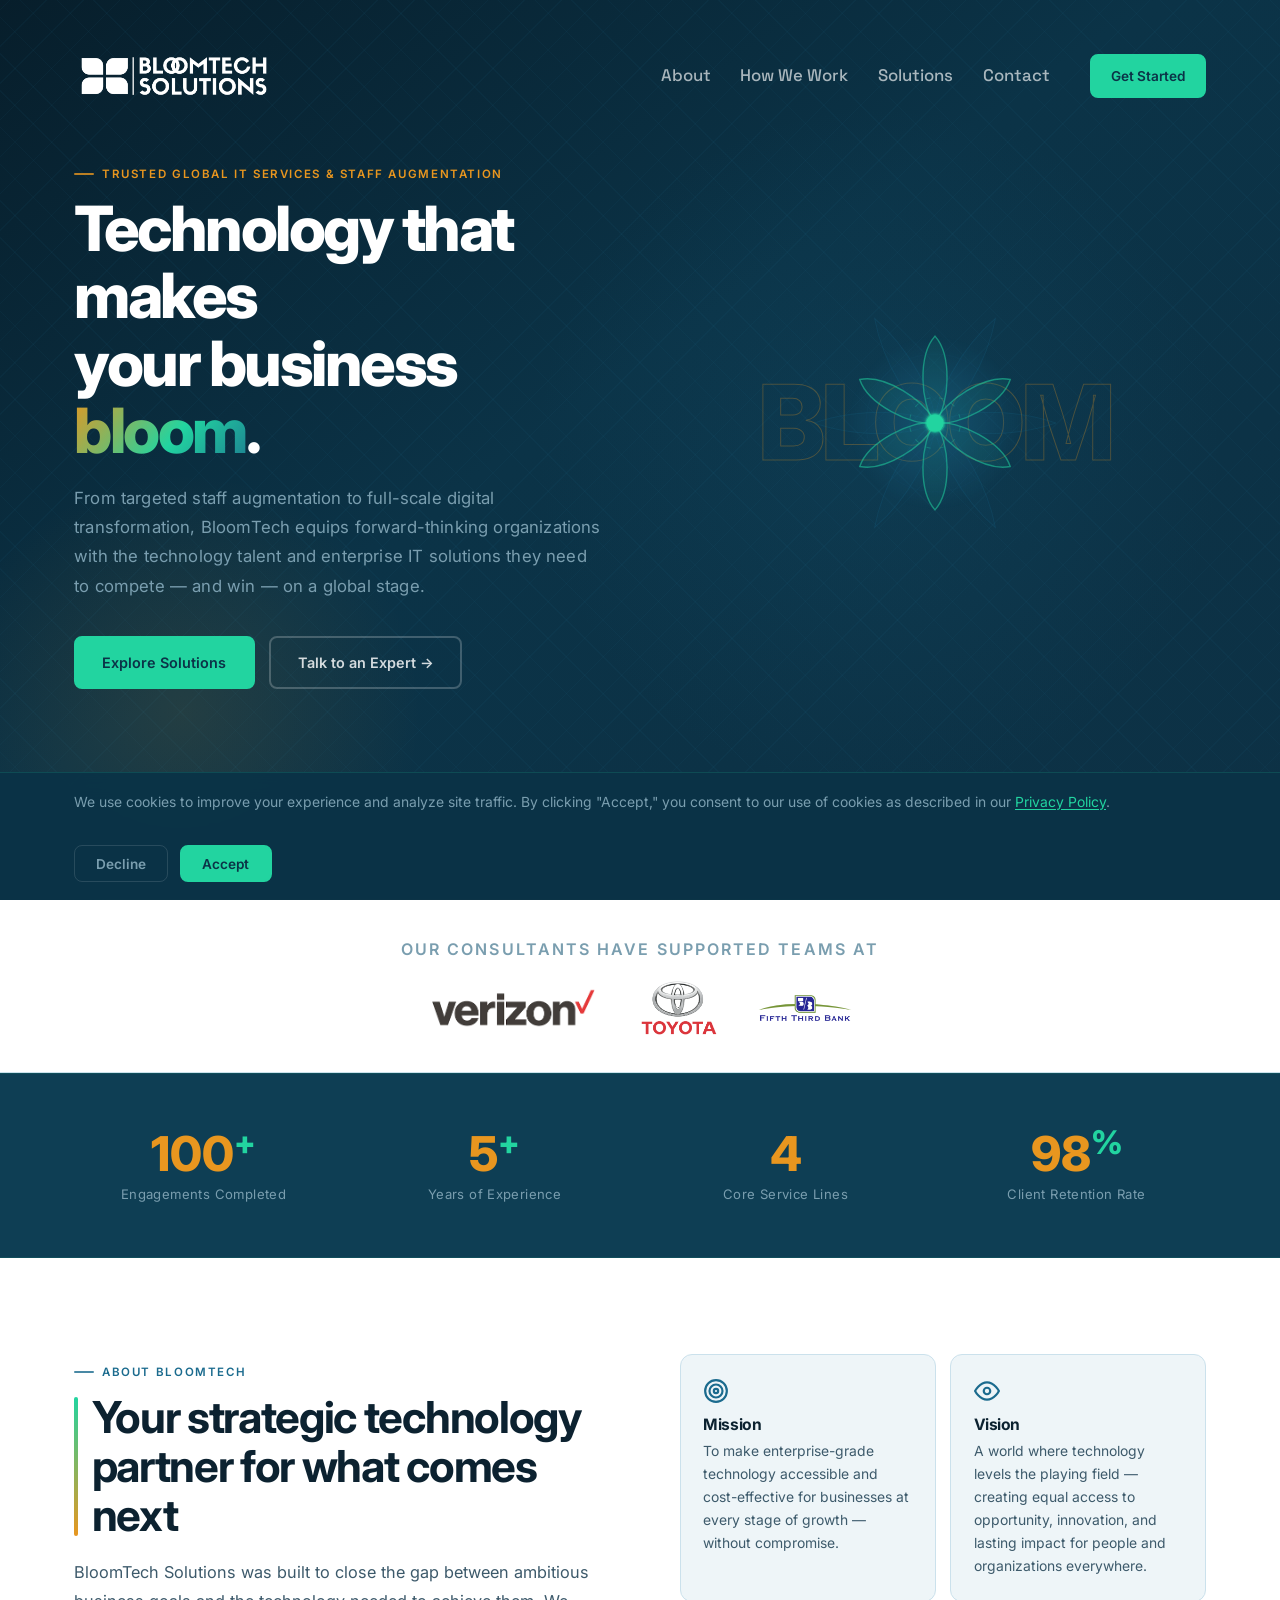
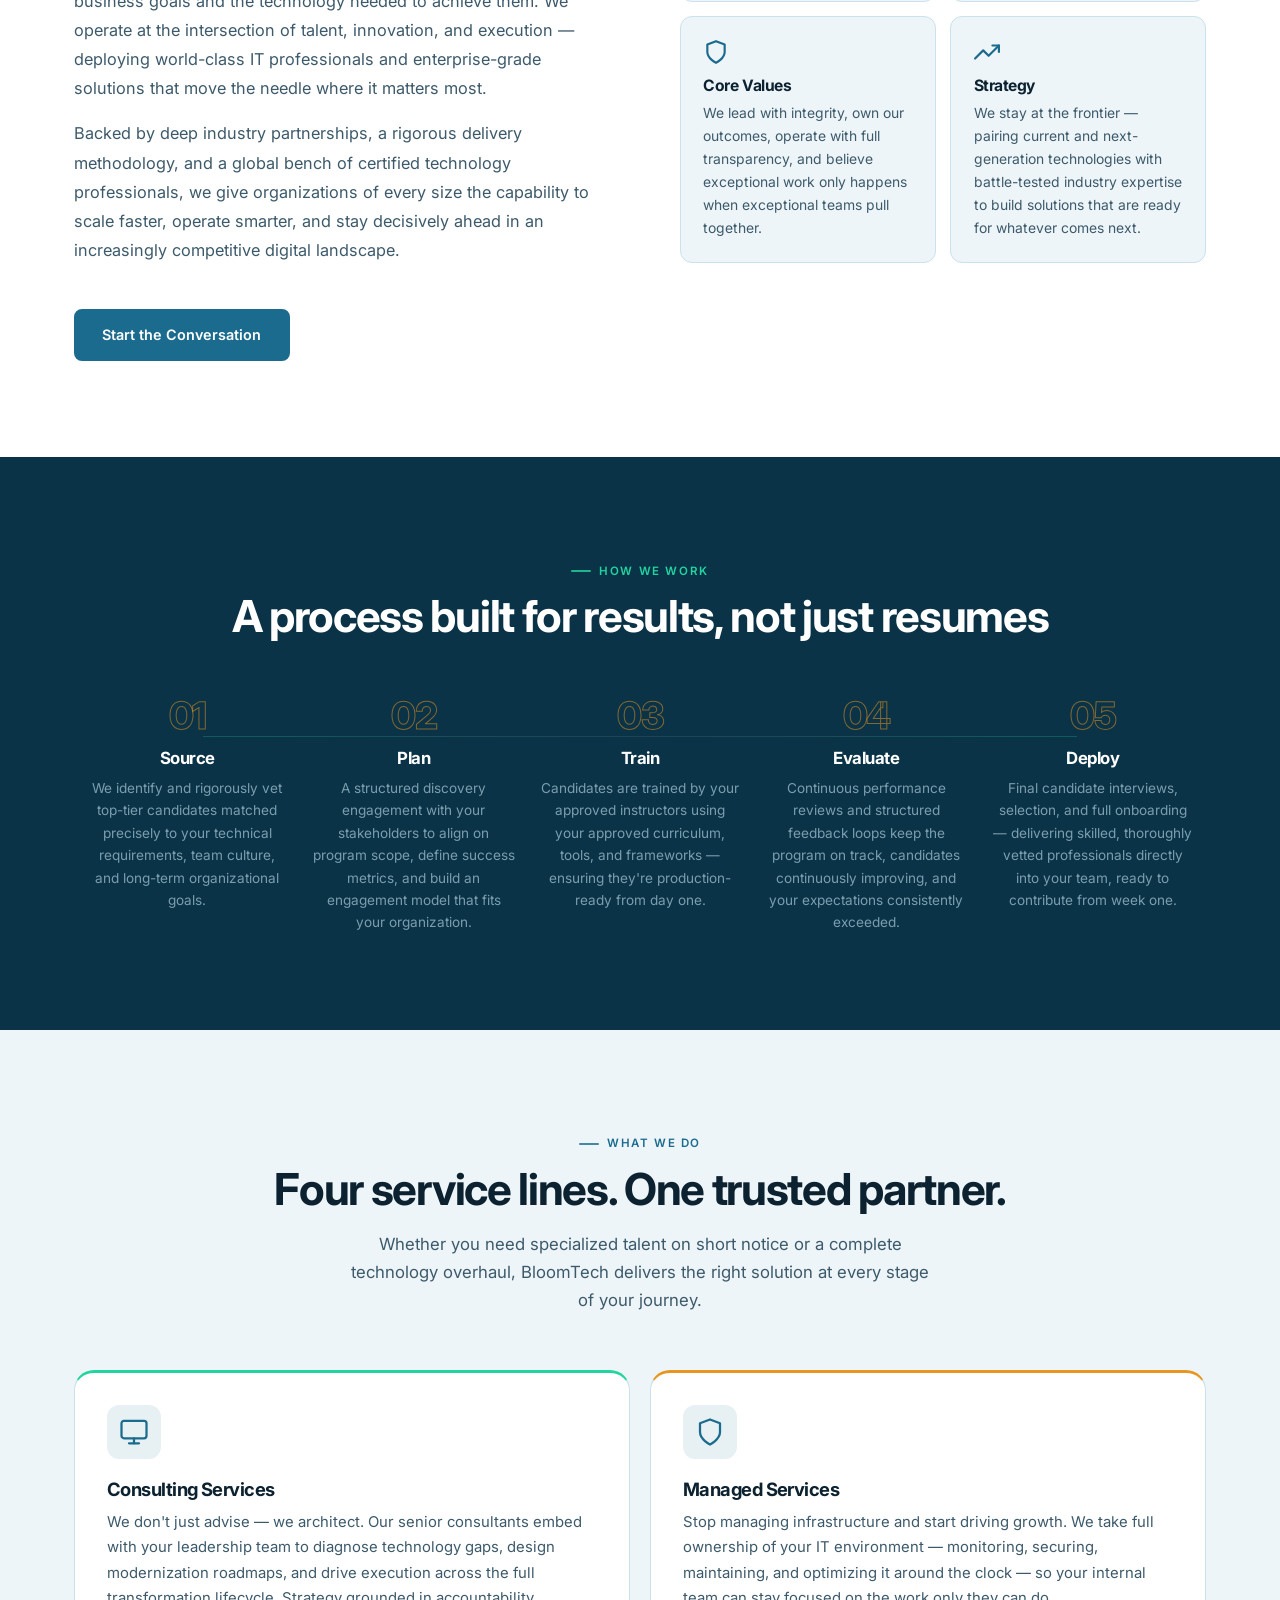
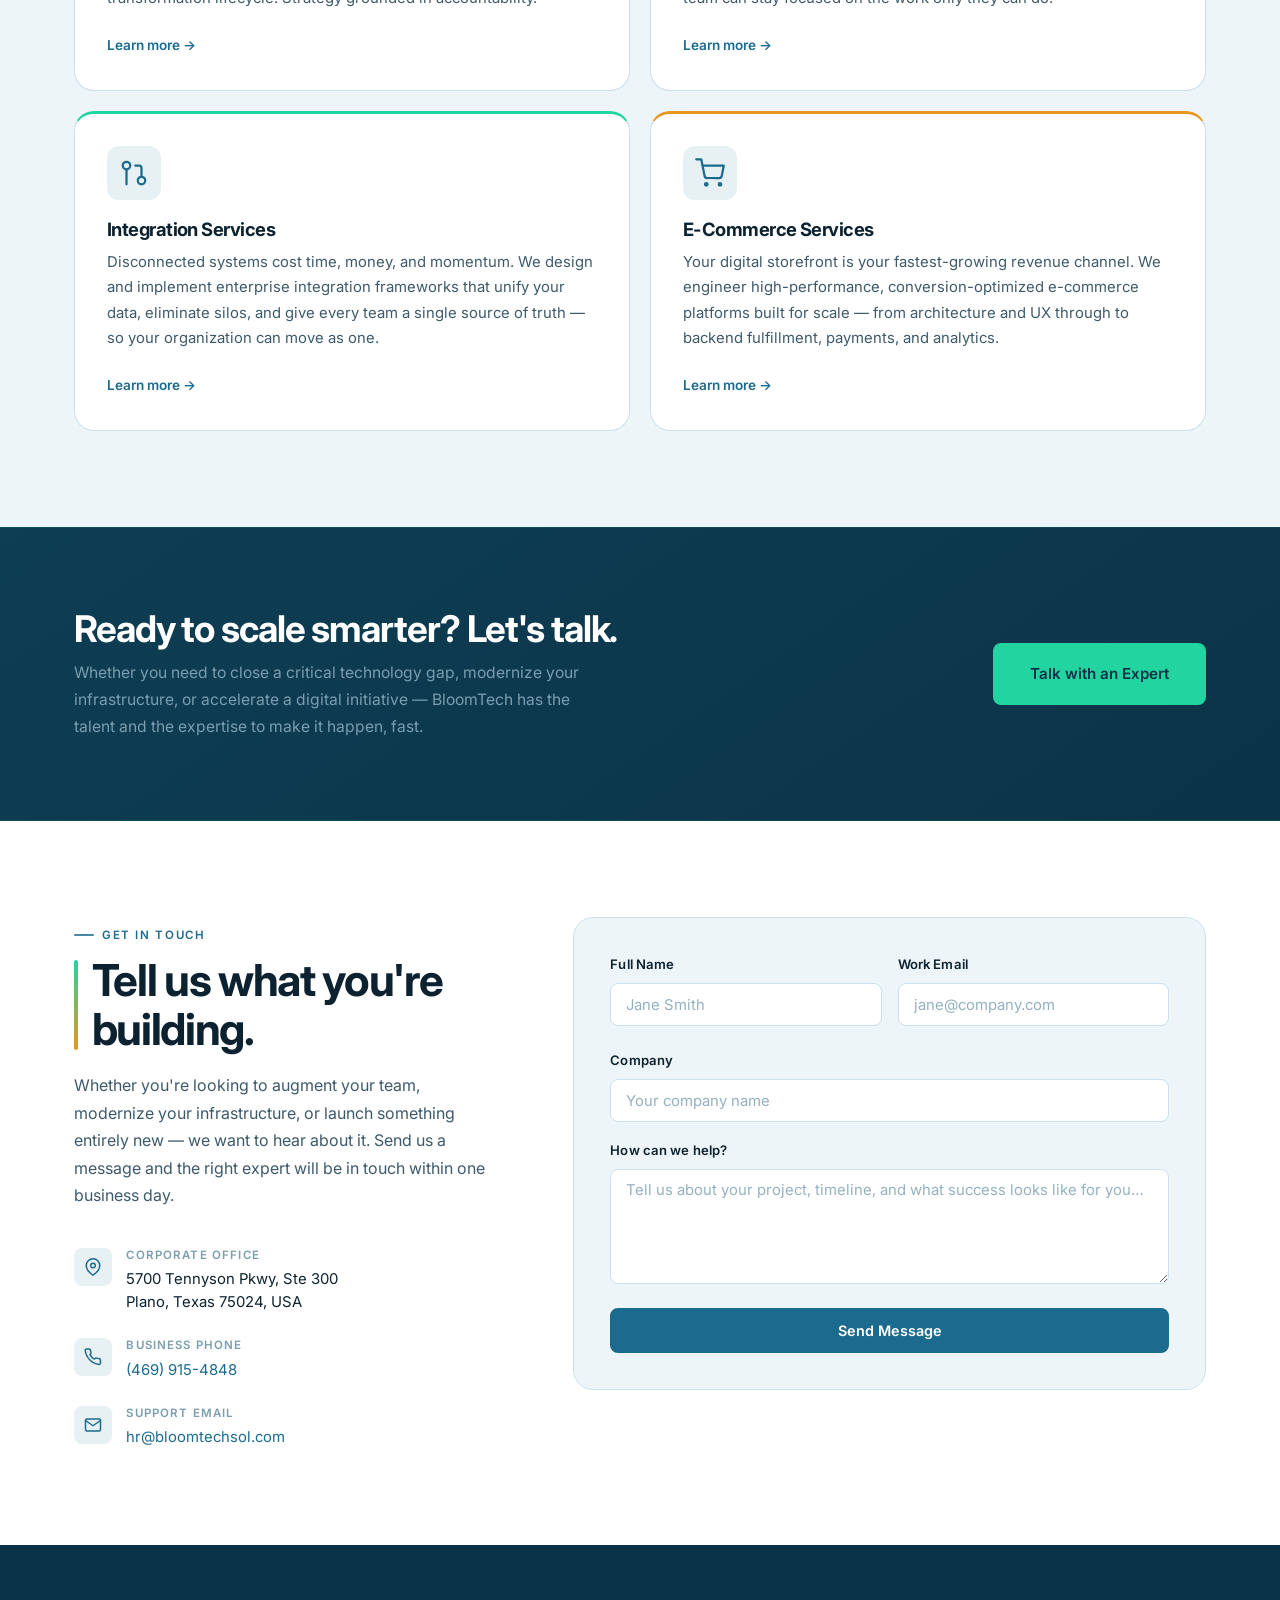
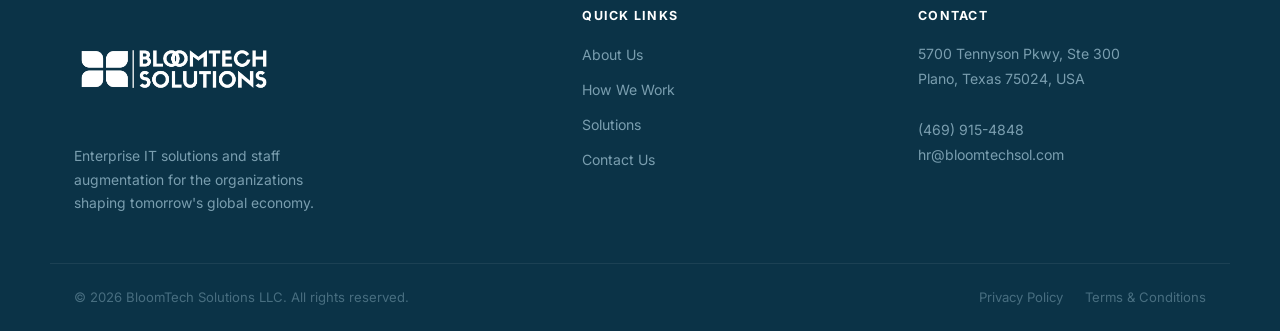
==== commit c74000b6: "Add amber accent throughout hero: eyebrow, bloom gradient, glow, particles, chips, scan" ====
--- a/index.html
+++ b/index.html
@@ -116,12 +116,12 @@
           <span class="tech-chip chip--1"><span class="chip-dot chip-dot--mint"></span>Cloud Infrastructure</span>
           <span class="tech-chip chip--2"><span class="chip-dot chip-dot--brand"></span>AI &amp; Machine Learning</span>
           <span class="tech-chip chip--3"><span class="chip-dot chip-dot--mint"></span>DevOps &amp; Automation</span>
-          <span class="tech-chip chip--4"><span class="chip-dot chip-dot--brand"></span>Cybersecurity</span>
+          <span class="tech-chip chip--4"><span class="chip-dot chip-dot--amber"></span>Cybersecurity</span>
           <span class="tech-chip chip--5"><span class="chip-dot chip-dot--mint"></span>Data Analytics</span>
-          <span class="tech-chip chip--6"><span class="chip-dot chip-dot--brand"></span>Staff Augmentation</span>
-        </div>
-
-        <!-- Animated SVG network -->
+          <span class="tech-chip chip--6"><span class="chip-dot chip-dot--amber"></span>Staff Augmentation</span>
+        </div>
+
+        <!-- Animated bloom SVG -->
         <svg class="hero__svg" viewBox="0 0 360 360" xmlns="http://www.w3.org/2000/svg">
           <defs>
             <radialGradient id="hglow" cx="50%" cy="50%" r="50%">
@@ -132,168 +132,119 @@
               <feGaussianBlur stdDeviation="3" result="b"/>
               <feMerge><feMergeNode in="b"/><feMergeNode in="SourceGraphic"/></feMerge>
             </filter>
+            <!-- Orbit paths -->
+            <path id="orb-inner" d="M 180,88  A 92,92  0 1,1 179.999,88"  fill="none"/>
+            <path id="orb-outer" d="M 180,46  A 134,134 0 1,1 179.999,46" fill="none"/>
           </defs>
 
-          <!-- Pulsing ambient halo -->
-          <circle cx="180" cy="180" r="62" fill="url(#hglow)">
-            <animate attributeName="r"       values="62;76;62"     dur="4.5s" repeatCount="indefinite"/>
-            <animate attributeName="opacity" values="0.8;1;0.8"    dur="4.5s" repeatCount="indefinite"/>
-          </circle>
-
-          <!-- ── Connection lines draw in ── -->
-          <!-- pl1: (60,290)→(180,180) len≈163 -->
-          <path id="pl1" d="M60,290 L180,180" fill="none"
-                stroke="#22D4A0" stroke-opacity="0.35" stroke-width="1.5"
-                stroke-dasharray="163" stroke-dashoffset="163">
-            <animate attributeName="stroke-dashoffset" from="163" to="0"
-                     dur="0.85s" begin="0.5s" fill="freeze"
-                     calcMode="spline" keyTimes="0;1" keySplines="0.4 0 0.2 1"/>
-          </path>
-
-          <!-- pl2: (180,180)→(295,98) len≈141 -->
-          <path id="pl2" d="M180,180 L295,98" fill="none"
-                stroke="#22D4A0" stroke-opacity="0.35" stroke-width="1.5"
-                stroke-dasharray="141" stroke-dashoffset="141">
-            <animate attributeName="stroke-dashoffset" from="141" to="0"
-                     dur="0.75s" begin="0.9s" fill="freeze"
-                     calcMode="spline" keyTimes="0;1" keySplines="0.4 0 0.2 1"/>
-          </path>
-
-          <!-- pl3: (180,180)→(275,285) len≈142 -->
-          <path id="pl3" d="M180,180 L275,285" fill="none"
-                stroke="#1B6B8E" stroke-opacity="0.45" stroke-width="1.5"
-                stroke-dasharray="142" stroke-dashoffset="142">
-            <animate attributeName="stroke-dashoffset" from="142" to="0"
-                     dur="0.75s" begin="1.1s" fill="freeze"
-                     calcMode="spline" keyTimes="0;1" keySplines="0.4 0 0.2 1"/>
-          </path>
-
-          <!-- pl4: (295,98)→(325,230) len≈135 -->
-          <path id="pl4" d="M295,98 L325,230" fill="none"
-                stroke="#1B6B8E" stroke-opacity="0.28" stroke-width="1"
-                stroke-dasharray="135" stroke-dashoffset="135">
-            <animate attributeName="stroke-dashoffset" from="135" to="0"
-                     dur="0.65s" begin="1.45s" fill="freeze"
-                     calcMode="spline" keyTimes="0;1" keySplines="0.4 0 0.2 1"/>
-          </path>
-
-          <!-- pl5: (60,290)→(100,75) len≈219 -->
-          <path id="pl5" d="M60,290 L100,75" fill="none"
-                stroke="#22D4A0" stroke-opacity="0.14" stroke-width="1"
-                stroke-dasharray="219" stroke-dashoffset="219">
-            <animate attributeName="stroke-dashoffset" from="219" to="0"
-                     dur="1.1s" begin="0.7s" fill="freeze"
-                     calcMode="spline" keyTimes="0;1" keySplines="0.4 0 0.2 1"/>
-          </path>
-
-          <!-- ── Data packets traveling ── -->
-          <circle r="2.5" fill="#22D4A0" filter="url(#gf)">
-            <animateMotion dur="3.8s" repeatCount="indefinite" begin="1.8s"><mpath href="#pl1"/></animateMotion>
-            <animate attributeName="opacity" values="0;1;1;0" keyTimes="0;0.08;0.88;1" dur="3.8s" repeatCount="indefinite" begin="1.8s"/>
-          </circle>
-          <circle r="2" fill="#22D4A0" filter="url(#gf)">
-            <animateMotion dur="3s" repeatCount="indefinite" begin="3s"><mpath href="#pl2"/></animateMotion>
-            <animate attributeName="opacity" values="0;1;1;0" keyTimes="0;0.08;0.88;1" dur="3s" repeatCount="indefinite" begin="3s"/>
-          </circle>
-          <circle r="2" fill="#1B6B8E" filter="url(#gf)">
-            <animateMotion dur="3.3s" repeatCount="indefinite" begin="4s"><mpath href="#pl3"/></animateMotion>
-            <animate attributeName="opacity" values="0;0.85;0.85;0" keyTimes="0;0.08;0.88;1" dur="3.3s" repeatCount="indefinite" begin="4s"/>
-          </circle>
-          <circle r="1.8" fill="#1B6B8E" filter="url(#gf)">
-            <animateMotion dur="2.6s" repeatCount="indefinite" begin="5s"><mpath href="#pl4"/></animateMotion>
-            <animate attributeName="opacity" values="0;0.7;0.7;0" keyTimes="0;0.1;0.88;1" dur="2.6s" repeatCount="indefinite" begin="5s"/>
-          </circle>
-
-          <!-- ── Satellite nodes fade in ── -->
-          <circle cx="60"  cy="290" r="5" fill="#22D4A0" opacity="0">
-            <animate attributeName="opacity" from="0" to="0.55" dur="0.4s" begin="1.5s" fill="freeze"/>
-          </circle>
-          <circle cx="295" cy="98"  r="6" fill="#1B6B8E" opacity="0">
-            <animate attributeName="opacity" from="0" to="0.90" dur="0.4s" begin="1.8s" fill="freeze"/>
-          </circle>
-          <circle cx="275" cy="285" r="4" fill="#1B6B8E" opacity="0">
-            <animate attributeName="opacity" from="0" to="0.70" dur="0.4s" begin="2.0s" fill="freeze"/>
-          </circle>
-          <circle cx="325" cy="230" r="4" fill="#1B6B8E" opacity="0">
-            <animate attributeName="opacity" from="0" to="0.55" dur="0.4s" begin="2.3s" fill="freeze"/>
-          </circle>
-          <circle cx="100" cy="75"  r="4" fill="#22D4A0" opacity="0">
-            <animate attributeName="opacity" from="0" to="0.35" dur="0.4s" begin="2.0s" fill="freeze"/>
-          </circle>
-
-          <!-- ── Center node with ripple ── -->
+          <!-- Ambient halo -->
+          <circle cx="180" cy="180" r="75" fill="url(#hglow)">
+            <animate attributeName="r"       values="75;92;75"  dur="5s" repeatCount="indefinite"/>
+            <animate attributeName="opacity" values="0.8;1;0.8" dur="5s" repeatCount="indefinite"/>
+          </circle>
+
+          <!-- ── INNER PETALS — mint, 6×, every 60° ── -->
+          <path d="M 180,180 C 196,160 198,108 180,88 C 162,108 164,160 180,180"
+                fill="rgba(34,212,160,0.07)" stroke="#22D4A0" stroke-width="1.5" stroke-opacity="0" stroke-dasharray="220" stroke-dashoffset="220">
+            <animate attributeName="stroke-dashoffset" from="220" to="0" dur="0.7s" begin="0.4s" fill="freeze" calcMode="spline" keyTimes="0;1" keySplines="0.4 0 0.2 1"/>
+            <animate attributeName="stroke-opacity"    from="0" to="0.55" dur="0.4s" begin="0.4s" fill="freeze"/>
+          </path>
+          <path d="M 180,180 C 196,160 198,108 180,88 C 162,108 164,160 180,180" transform="rotate(60 180 180)"
+                fill="rgba(34,212,160,0.07)" stroke="#22D4A0" stroke-width="1.5" stroke-opacity="0" stroke-dasharray="220" stroke-dashoffset="220">
+            <animate attributeName="stroke-dashoffset" from="220" to="0" dur="0.7s" begin="0.52s" fill="freeze" calcMode="spline" keyTimes="0;1" keySplines="0.4 0 0.2 1"/>
+            <animate attributeName="stroke-opacity"    from="0" to="0.55" dur="0.4s" begin="0.52s" fill="freeze"/>
+          </path>
+          <path d="M 180,180 C 196,160 198,108 180,88 C 162,108 164,160 180,180" transform="rotate(120 180 180)"
+                fill="rgba(34,212,160,0.07)" stroke="#22D4A0" stroke-width="1.5" stroke-opacity="0" stroke-dasharray="220" stroke-dashoffset="220">
+            <animate attributeName="stroke-dashoffset" from="220" to="0" dur="0.7s" begin="0.64s" fill="freeze" calcMode="spline" keyTimes="0;1" keySplines="0.4 0 0.2 1"/>
+            <animate attributeName="stroke-opacity"    from="0" to="0.55" dur="0.4s" begin="0.64s" fill="freeze"/>
+          </path>
+          <path d="M 180,180 C 196,160 198,108 180,88 C 162,108 164,160 180,180" transform="rotate(180 180 180)"
+                fill="rgba(34,212,160,0.07)" stroke="#22D4A0" stroke-width="1.5" stroke-opacity="0" stroke-dasharray="220" stroke-dashoffset="220">
+            <animate attributeName="stroke-dashoffset" from="220" to="0" dur="0.7s" begin="0.76s" fill="freeze" calcMode="spline" keyTimes="0;1" keySplines="0.4 0 0.2 1"/>
+            <animate attributeName="stroke-opacity"    from="0" to="0.55" dur="0.4s" begin="0.76s" fill="freeze"/>
+          </path>
+          <path d="M 180,180 C 196,160 198,108 180,88 C 162,108 164,160 180,180" transform="rotate(240 180 180)"
+                fill="rgba(34,212,160,0.07)" stroke="#22D4A0" stroke-width="1.5" stroke-opacity="0" stroke-dasharray="220" stroke-dashoffset="220">
+            <animate attributeName="stroke-dashoffset" from="220" to="0" dur="0.7s" begin="0.88s" fill="freeze" calcMode="spline" keyTimes="0;1" keySplines="0.4 0 0.2 1"/>
+            <animate attributeName="stroke-opacity"    from="0" to="0.55" dur="0.4s" begin="0.88s" fill="freeze"/>
+          </path>
+          <path d="M 180,180 C 196,160 198,108 180,88 C 162,108 164,160 180,180" transform="rotate(300 180 180)"
+                fill="rgba(34,212,160,0.07)" stroke="#22D4A0" stroke-width="1.5" stroke-opacity="0" stroke-dasharray="220" stroke-dashoffset="220">
+            <animate attributeName="stroke-dashoffset" from="220" to="0" dur="0.7s" begin="1.0s" fill="freeze" calcMode="spline" keyTimes="0;1" keySplines="0.4 0 0.2 1"/>
+            <animate attributeName="stroke-opacity"    from="0" to="0.55" dur="0.4s" begin="1.0s" fill="freeze"/>
+          </path>
+
+          <!-- ── OUTER PETALS — brand blue, 6×, offset 30° ── -->
+          <path d="M 180,180 C 194,154 196,98 180,52 C 164,98 166,154 180,180" transform="rotate(30 180 180)"
+                fill="rgba(27,107,142,0.05)" stroke="#1B6B8E" stroke-width="1" stroke-opacity="0" stroke-dasharray="310" stroke-dashoffset="310">
+            <animate attributeName="stroke-dashoffset" from="310" to="0" dur="0.9s" begin="0.9s" fill="freeze" calcMode="spline" keyTimes="0;1" keySplines="0.4 0 0.2 1"/>
+            <animate attributeName="stroke-opacity"    from="0" to="0.22" dur="0.5s" begin="0.9s" fill="freeze"/>
+          </path>
+          <path d="M 180,180 C 194,154 196,98 180,52 C 164,98 166,154 180,180" transform="rotate(90 180 180)"
+                fill="rgba(27,107,142,0.05)" stroke="#1B6B8E" stroke-width="1" stroke-opacity="0" stroke-dasharray="310" stroke-dashoffset="310">
+            <animate attributeName="stroke-dashoffset" from="310" to="0" dur="0.9s" begin="1.02s" fill="freeze" calcMode="spline" keyTimes="0;1" keySplines="0.4 0 0.2 1"/>
+            <animate attributeName="stroke-opacity"    from="0" to="0.22" dur="0.5s" begin="1.02s" fill="freeze"/>
+          </path>
+          <path d="M 180,180 C 194,154 196,98 180,52 C 164,98 166,154 180,180" transform="rotate(150 180 180)"
+                fill="rgba(27,107,142,0.05)" stroke="#1B6B8E" stroke-width="1" stroke-opacity="0" stroke-dasharray="310" stroke-dashoffset="310">
+            <animate attributeName="stroke-dashoffset" from="310" to="0" dur="0.9s" begin="1.14s" fill="freeze" calcMode="spline" keyTimes="0;1" keySplines="0.4 0 0.2 1"/>
+            <animate attributeName="stroke-opacity"    from="0" to="0.22" dur="0.5s" begin="1.14s" fill="freeze"/>
+          </path>
+          <path d="M 180,180 C 194,154 196,98 180,52 C 164,98 166,154 180,180" transform="rotate(210 180 180)"
+                fill="rgba(27,107,142,0.05)" stroke="#1B6B8E" stroke-width="1" stroke-opacity="0" stroke-dasharray="310" stroke-dashoffset="310">
+            <animate attributeName="stroke-dashoffset" from="310" to="0" dur="0.9s" begin="1.26s" fill="freeze" calcMode="spline" keyTimes="0;1" keySplines="0.4 0 0.2 1"/>
+            <animate attributeName="stroke-opacity"    from="0" to="0.22" dur="0.5s" begin="1.26s" fill="freeze"/>
+          </path>
+          <path d="M 180,180 C 194,154 196,98 180,52 C 164,98 166,154 180,180" transform="rotate(270 180 180)"
+                fill="rgba(27,107,142,0.05)" stroke="#1B6B8E" stroke-width="1" stroke-opacity="0" stroke-dasharray="310" stroke-dashoffset="310">
+            <animate attributeName="stroke-dashoffset" from="310" to="0" dur="0.9s" begin="1.38s" fill="freeze" calcMode="spline" keyTimes="0;1" keySplines="0.4 0 0.2 1"/>
+            <animate attributeName="stroke-opacity"    from="0" to="0.22" dur="0.5s" begin="1.38s" fill="freeze"/>
+          </path>
+          <path d="M 180,180 C 194,154 196,98 180,52 C 164,98 166,154 180,180" transform="rotate(330 180 180)"
+                fill="rgba(27,107,142,0.05)" stroke="#1B6B8E" stroke-width="1" stroke-opacity="0" stroke-dasharray="310" stroke-dashoffset="310">
+            <animate attributeName="stroke-dashoffset" from="310" to="0" dur="0.9s" begin="1.5s" fill="freeze" calcMode="spline" keyTimes="0;1" keySplines="0.4 0 0.2 1"/>
+            <animate attributeName="stroke-opacity"    from="0" to="0.22" dur="0.5s" begin="1.5s" fill="freeze"/>
+          </path>
+
+          <!-- ── ROTATING RINGS ── -->
+          <circle cx="180" cy="180" r="27" fill="none" stroke="#22D4A0" stroke-width="1" stroke-opacity="0" stroke-dasharray="5 9">
+            <animate attributeName="stroke-opacity" from="0" to="0.30" dur="0.6s" begin="1.8s" fill="freeze"/>
+            <animateTransform attributeName="transform" type="rotate" from="0 180 180" to="360 180 180" dur="22s" begin="1.8s" repeatCount="indefinite"/>
+          </circle>
+          <circle cx="180" cy="180" r="73" fill="none" stroke="#1B6B8E" stroke-width="0.75" stroke-opacity="0">
+            <animate attributeName="stroke-opacity" from="0" to="0.20" dur="0.8s" begin="2.0s" fill="freeze"/>
+            <animateTransform attributeName="transform" type="rotate" from="0 180 180" to="-360 180 180" dur="48s" begin="2.0s" repeatCount="indefinite"/>
+          </circle>
+          <circle cx="180" cy="180" r="118" fill="none" stroke="#22D4A0" stroke-width="0.5" stroke-opacity="0" stroke-dasharray="4 22">
+            <animate attributeName="stroke-opacity" from="0" to="0.10" dur="1s" begin="2.4s" fill="freeze"/>
+            <animateTransform attributeName="transform" type="rotate" from="0 180 180" to="-360 180 180" dur="90s" begin="2.4s" repeatCount="indefinite"/>
+          </circle>
+
+          <!-- ── ORBITING PARTICLES ── -->
+          <!-- Mint — inner orbit, clockwise -->
+          <circle r="2.5" fill="#22D4A0" filter="url(#gf)" opacity="0">
+            <animate attributeName="opacity" from="0" to="1" dur="0.3s" begin="2.8s" fill="freeze"/>
+            <animateMotion dur="7s" repeatCount="indefinite" begin="2.8s" rotate="auto"><mpath href="#orb-inner"/></animateMotion>
+          </circle>
+          <!-- Amber — outer orbit, counter-clockwise -->
+          <circle r="2" fill="#E8961F" filter="url(#gf)" opacity="0">
+            <animate attributeName="opacity" from="0" to="0.9" dur="0.3s" begin="3.8s" fill="freeze"/>
+            <animateMotion dur="11s" repeatCount="indefinite" begin="3.8s" rotate="auto" keyPoints="1;0" keyTimes="0;1" calcMode="linear"><mpath href="#orb-outer"/></animateMotion>
+          </circle>
+
+          <!-- ── CENTER NODE + RIPPLES ── -->
           <circle cx="180" cy="180" r="8" fill="#22D4A0" opacity="0">
-            <animate attributeName="r"       values="8;38"      dur="2.8s" begin="2.2s" repeatCount="indefinite"/>
-            <animate attributeName="opacity" values="0.4;0"     dur="2.8s" begin="2.2s" repeatCount="indefinite"/>
+            <animate attributeName="r"       values="8;48"  dur="3s" begin="2.2s" repeatCount="indefinite"/>
+            <animate attributeName="opacity" values="0.4;0" dur="3s" begin="2.2s" repeatCount="indefinite"/>
           </circle>
           <circle cx="180" cy="180" r="8" fill="#22D4A0" opacity="0">
-            <animate attributeName="r"       values="8;38"      dur="2.8s" begin="3.6s" repeatCount="indefinite"/>
-            <animate attributeName="opacity" values="0.4;0"     dur="2.8s" begin="3.6s" repeatCount="indefinite"/>
-          </circle>
-          <!-- Main node -->
-          <circle cx="180" cy="180" r="8" fill="#22D4A0" opacity="0" filter="url(#gf)">
-            <animate attributeName="opacity" from="0" to="1"     dur="0.35s" begin="1.3s" fill="freeze"/>
-            <animate attributeName="r"       values="8;9.5;8"    dur="2.8s"  begin="2.2s" repeatCount="indefinite"/>
-          </circle>
-
-          <!-- ── Rotating rings ── -->
-          <circle cx="180" cy="180" r="27"
-                  fill="none" stroke="#22D4A0" stroke-width="1"
-                  stroke-opacity="0" stroke-dasharray="5 9">
-            <animate attributeName="stroke-opacity" from="0" to="0.28" dur="0.6s" begin="2s" fill="freeze"/>
-            <animateTransform attributeName="transform" type="rotate"
-                              from="0 180 180" to="360 180 180"
-                              dur="22s" begin="2s" repeatCount="indefinite"/>
-          </circle>
-          <circle cx="180" cy="180" r="73"
-                  fill="none" stroke="#1B6B8E" stroke-width="0.75"
-                  stroke-opacity="0">
-            <animate attributeName="stroke-opacity" from="0" to="0.20" dur="0.8s" begin="2.3s" fill="freeze"/>
-            <animateTransform attributeName="transform" type="rotate"
-                              from="0 180 180" to="-360 180 180"
-                              dur="48s" begin="2.3s" repeatCount="indefinite"/>
-          </circle>
-          <!-- Outer third ring — largest, very slow counter-rotation -->
-          <circle cx="180" cy="180" r="118"
-                  fill="none" stroke="#22D4A0" stroke-width="0.5"
-                  stroke-opacity="0" stroke-dasharray="4 22">
-            <animate attributeName="stroke-opacity" from="0" to="0.10" dur="1s" begin="3.2s" fill="freeze"/>
-            <animateTransform attributeName="transform" type="rotate"
-                              from="0 180 180" to="-360 180 180"
-                              dur="90s" begin="3.2s" repeatCount="indefinite"/>
-          </circle>
-
-          <!-- ── Curved arc paths ── -->
-          <!-- pl6: sweeping top arc from top-right (295,98) curving to left (35,160) -->
-          <path id="pl6" d="M 295,98 Q 165,18 35,160" fill="none"
-                stroke="#22D4A0" stroke-opacity="0.16" stroke-width="1"
-                stroke-dasharray="320" stroke-dashoffset="320">
-            <animate attributeName="stroke-dashoffset" from="320" to="0"
-                     dur="1.3s" begin="1.6s" fill="freeze"
-                     calcMode="spline" keyTimes="0;1" keySplines="0.4 0 0.2 1"/>
-          </path>
-          <!-- pl7: sweeping bottom arc from bottom-left (60,290) to right (325,230) -->
-          <path id="pl7" d="M 60,290 Q 192,348 325,230" fill="none"
-                stroke="#1B6B8E" stroke-opacity="0.18" stroke-width="1"
-                stroke-dasharray="300" stroke-dashoffset="300">
-            <animate attributeName="stroke-dashoffset" from="300" to="0"
-                     dur="1.1s" begin="1.9s" fill="freeze"
-                     calcMode="spline" keyTimes="0;1" keySplines="0.4 0 0.2 1"/>
-          </path>
-
-          <!-- Left-middle satellite node -->
-          <circle cx="35" cy="160" r="3.5" fill="#22D4A0" opacity="0">
-            <animate attributeName="opacity" from="0" to="0.45" dur="0.4s" begin="2.6s" fill="freeze"/>
-          </circle>
-
-          <!-- Data packets on curved arcs -->
-          <circle r="2" fill="#22D4A0" filter="url(#gf)">
-            <animateMotion dur="4.5s" repeatCount="indefinite" begin="3.8s"><mpath href="#pl6"/></animateMotion>
-            <animate attributeName="opacity" values="0;1;1;0" keyTimes="0;0.08;0.88;1" dur="4.5s" repeatCount="indefinite" begin="3.8s"/>
-          </circle>
-          <circle r="1.8" fill="#1B6B8E" filter="url(#gf)">
-            <animateMotion dur="3.8s" repeatCount="indefinite" begin="6s"><mpath href="#pl7"/></animateMotion>
-            <animate attributeName="opacity" values="0;0.75;0.75;0" keyTimes="0;0.08;0.88;1" dur="3.8s" repeatCount="indefinite" begin="6s"/>
+            <animate attributeName="r"       values="8;48"  dur="3s" begin="3.7s" repeatCount="indefinite"/>
+            <animate attributeName="opacity" values="0.4;0" dur="3s" begin="3.7s" repeatCount="indefinite"/>
+          </circle>
+          <circle cx="180" cy="180" r="9" fill="#22D4A0" opacity="0" filter="url(#gf)">
+            <animate attributeName="opacity" from="0" to="1"        dur="0.4s" begin="1.8s" fill="freeze"/>
+            <animate attributeName="r"       values="9;10.5;9"      dur="3s"   begin="2.2s" repeatCount="indefinite"/>
           </circle>
         </svg>
       </div><!-- /.hero__visual -->
--- a/style.css
+++ b/style.css
@@ -24,6 +24,9 @@
   --text-body:  #3D5A6B;
   --text-muted: #7A9EAF;
   --text-light: #C8DDE6;
+
+  --amber:       #E8961F;
+  --amber-dim:   rgba(232,150,31,0.12);
 
   --border:      #CBE1EC;
   --border-dark: rgba(255, 255, 255, 0.07);
@@ -54,12 +57,33 @@
 
 /* ── TYPOGRAPHY ───────────────────────── */
 h1, h2, h3, h4 { font-family: var(--font-display); line-height: 1.12; letter-spacing: -0.03em; }
-.section-heading       { font-size: clamp(1.75rem, 3.8vw, 2.75rem); font-weight: 700; color: var(--text-dark); margin-bottom: 1.1rem; letter-spacing: -0.03em; }
+.section-heading {
+  font-size: clamp(1.75rem, 3.8vw, 2.75rem);
+  font-weight: 700;
+  color: var(--text-dark);
+  margin-bottom: 1.1rem;
+  letter-spacing: -0.03em;
+  position: relative;
+  padding-left: 1.1rem;
+}
+.section-heading::before {
+  content: '';
+  position: absolute;
+  left: 0; top: 0.1em; bottom: 0.1em;
+  width: 4px;
+  border-radius: 4px;
+  background: linear-gradient(to bottom, var(--mint), var(--amber));
+}
 .section-heading--light { color: var(--white); }
+/* Center-aligned headers reset the offset */
+.section-header .section-heading { padding-left: 0; }
+.section-header .section-heading::before { display: none; }
 .section-sub           { font-size: 1.05rem; color: var(--text-body); max-width: 54ch; margin: 0 auto; }
 
 .eyebrow {
-  display: inline-block;
+  display: inline-flex;
+  align-items: center;
+  gap: 0.5rem;
   font-family: var(--font-body);
   font-size: 0.72rem;
   font-weight: 600;
@@ -67,6 +91,16 @@
   text-transform: uppercase;
   color: var(--mint);        /* on dark sections */
   margin-bottom: 0.7rem;
+}
+.eyebrow::before {
+  content: '';
+  display: inline-block;
+  width: 20px;
+  height: 2px;
+  background: currentColor;
+  border-radius: 2px;
+  flex-shrink: 0;
+  opacity: 0.8;
 }
 .eyebrow--brand { color: var(--brand); } /* on light sections */
 
@@ -146,10 +180,18 @@
 }
 .nav--scrolled {
   background: rgba(11, 51, 71, 0.97);
+  box-shadow: 0 2px 24px rgba(0, 0, 0, 0.30);
+  padding: 0.7rem 0;
+}
+/* backdrop-filter on ::before so it doesn't break position:fixed children (nav drawer) */
+.nav--scrolled::before {
+  content: '';
+  position: absolute;
+  inset: 0;
   backdrop-filter: blur(14px);
   -webkit-backdrop-filter: blur(14px);
-  box-shadow: 0 2px 24px rgba(0, 0, 0, 0.30);
-  padding: 0.7rem 0;
+  pointer-events: none;
+  z-index: -1;
 }
 .nav__inner { display: flex; align-items: center; gap: 2rem; }
 
@@ -198,13 +240,14 @@
   overflow: hidden;
 }
 
-/* Dot grid */
+/* Diamond crosshatch */
 .hero::before {
   content: '';
   position: absolute;
   inset: 0;
-  background-image: radial-gradient(rgba(27, 107, 142, 0.20) 1px, transparent 1px);
-  background-size: 30px 30px;
+  background-image:
+    repeating-linear-gradient(-45deg, rgba(27,107,142,0.07) 0px, rgba(27,107,142,0.07) 1px, transparent 1px, transparent 26px),
+    repeating-linear-gradient( 45deg, rgba(27,107,142,0.07) 0px, rgba(27,107,142,0.07) 1px, transparent 1px, transparent 26px);
   pointer-events: none;
   z-index: 0;
 }
@@ -214,7 +257,7 @@
   position: absolute;
   bottom: 0; left: 0; right: 0;
   height: 1px;
-  background: linear-gradient(90deg, transparent, rgba(34, 212, 160, 0.45), transparent);
+  background: linear-gradient(90deg, transparent, rgba(232,150,31,0.5) 35%, rgba(34,212,160,0.5) 65%, transparent);
   z-index: 2;
 }
 
@@ -236,10 +279,10 @@
   50%       { opacity: 1;    transform: translateY(-50%) scale(1.12); }
 }
 
-/* Second ambient glow — mint, bottom-left drift */
+/* Second ambient glow — amber, bottom-left drift */
 .hero__glow--alt {
   width: 520px; height: 520px;
-  background: radial-gradient(circle, rgba(34,212,160,0.09) 0%, transparent 65%);
+  background: radial-gradient(circle, rgba(232,150,31,0.11) 0%, transparent 65%);
   bottom: -8%; left: -6%;
   top: auto; right: auto;
   transform: none;
@@ -267,8 +310,9 @@
   top: -160px;
   background: linear-gradient(to bottom,
     transparent 0%,
-    rgba(27,107,142,0.045) 40%,
-    rgba(34,212,160,0.025) 60%,
+    rgba(232,150,31,0.03) 30%,
+    rgba(27,107,142,0.045) 50%,
+    rgba(34,212,160,0.03) 70%,
     transparent 100%
   );
   animation: scanMove 12s linear infinite 1.5s;
@@ -299,7 +343,7 @@
   opacity: 0;
   transform: translateY(22px);
 }
-.hero__copy .eyebrow       { animation: heroIn 0.65s cubic-bezier(0.22,1,0.36,1) 0.15s forwards; }
+.hero__copy .eyebrow       { animation: heroIn 0.65s cubic-bezier(0.22,1,0.36,1) 0.15s forwards; color: var(--amber); }
 .hero__copy .hero__headline { animation: heroIn 0.75s cubic-bezier(0.22,1,0.36,1) 0.35s forwards; }
 .hero__copy .hero__sub     { animation: heroIn 0.75s cubic-bezier(0.22,1,0.36,1) 0.55s forwards; }
 .hero__copy .hero__actions { animation: heroIn 0.75s cubic-bezier(0.22,1,0.36,1) 0.75s forwards; }
@@ -327,16 +371,16 @@
 
 /* Animated shimmer on the gradient word */
 .gradient-text {
-  background: linear-gradient(130deg, #22D4A0 0%, #1B6B8E 45%, #22D4A0 100%);
-  background-size: 200% auto;
+  background: linear-gradient(130deg, #E8961F 0%, #22D4A0 28%, #1B6B8E 52%, #22D4A0 76%, #E8961F 100%);
+  background-size: 250% auto;
   -webkit-background-clip: text;
   -webkit-text-fill-color: transparent;
   background-clip: text;
-  animation: shimmer 5s linear infinite 1.5s;
+  animation: shimmer 4s linear infinite 1.2s;
 }
 @keyframes shimmer {
   0%   { background-position: 0% center; }
-  100% { background-position: 200% center; }
+  100% { background-position: 250% center; }
 }
 
 /* ── HERO VISUAL PANEL ──────────────── */
@@ -358,7 +402,7 @@
   font-weight: 800;
   letter-spacing: -0.04em;
   color: transparent;
-  -webkit-text-stroke: 1px rgba(27, 107, 142, 0.22);
+  -webkit-text-stroke: 1px rgba(232, 150, 31, 0.28);
   user-select: none;
   pointer-events: none;
   z-index: 0;
@@ -410,6 +454,7 @@
 }
 .chip-dot--mint  { background: var(--mint); }
 .chip-dot--brand { background: var(--brand); }
+.chip-dot--amber { background: var(--amber); }
 
 /* positions */
 .chip--1 { top: 5%;   left: 5%; }
@@ -423,9 +468,9 @@
 .chip--1 { animation: chipFloat 7s   ease-in-out infinite 2.6s; }
 .chip--2 { animation: chipFloat 8.5s ease-in-out infinite 3.0s; }
 .chip--3 { animation: chipFloat 6.5s ease-in-out infinite 3.4s; }
-.chip--4 { animation: chipFloat 7.5s ease-in-out infinite 3.8s; }
+.chip--4 { animation: chipFloat 7.5s ease-in-out infinite 3.8s; border-color: rgba(232,150,31,0.45); }
 .chip--5 { animation: chipFloat 9s   ease-in-out infinite 4.2s; }
-.chip--6 { animation: chipFloat 7s   ease-in-out infinite 4.6s; }
+.chip--6 { animation: chipFloat 7s   ease-in-out infinite 4.6s; border-color: rgba(232,150,31,0.45); }
 
 @keyframes chipFloat {
   0%   { opacity: 0; transform: translateY(0);    box-shadow: 0 0 0   transparent; }
@@ -439,11 +484,11 @@
 .hero__particle  { position: absolute; border-radius: 50%; opacity: 0; }
 .p--1 { width:3px; height:3px; background:rgba(34,212,160,0.65); top:12%; left:18%; animation:particleDrift 8s   ease-in-out infinite 1.2s; }
 .p--2 { width:2px; height:2px; background:rgba(27,107,142,0.75); top:38%; left:73%; animation:particleDrift 10s  ease-in-out infinite 2.7s; }
-.p--3 { width:4px; height:4px; background:rgba(34,212,160,0.40); top:58%; left:42%; animation:particleDrift 7s   ease-in-out infinite 0.6s; }
+.p--3 { width:4px; height:4px; background:rgba(232,150,31,0.60); top:58%; left:42%; animation:particleDrift 7s   ease-in-out infinite 0.6s; }
 .p--4 { width:2px; height:2px; background:rgba(34,212,160,0.55); top:78%; left:62%; animation:particleDrift 9s   ease-in-out infinite 3.3s; }
 .p--5 { width:3px; height:3px; background:rgba(27,107,142,0.65); top:22%; left:52%; animation:particleDrift 11s  ease-in-out infinite 1.9s; }
-.p--6 { width:2px; height:2px; background:rgba(34,212,160,0.50); top:88%; left:28%; animation:particleDrift 8.5s ease-in-out infinite 4.2s; }
-.p--7 { width:2px; height:2px; background:rgba(34,212,160,0.45); top:48%; left:85%; animation:particleDrift 6.5s ease-in-out infinite 2.1s; }
+.p--6 { width:2px; height:2px; background:rgba(232,150,31,0.55); top:88%; left:28%; animation:particleDrift 8.5s ease-in-out infinite 4.2s; }
+.p--7 { width:3px; height:3px; background:rgba(232,150,31,0.50); top:48%; left:85%; animation:particleDrift 6.5s ease-in-out infinite 2.1s; }
 .p--8 { width:3px; height:3px; background:rgba(27,107,142,0.55); top:68%; left:12%; animation:particleDrift 9.5s ease-in-out infinite 0.9s; }
 @keyframes particleDrift {
   0%, 100% { opacity: 0;    transform: translate(0,0); }
@@ -522,7 +567,7 @@
 }
 .stats__grid { display: grid; grid-template-columns: repeat(4, 1fr); gap: 2rem; }
 .stat { text-align: center; }
-.stat__number { font-family: var(--font-display); font-size: clamp(2rem, 3.8vw, 3rem); font-weight: 800; color: var(--white); line-height: 1; margin-bottom: 0.35rem; }
+.stat__number { font-family: var(--font-display); font-size: clamp(2rem, 3.8vw, 3rem); font-weight: 800; color: var(--amber); line-height: 1; margin-bottom: 0.35rem; }
 .stat__accent { color: var(--mint); font-size: 0.68em; vertical-align: super; }
 .stat__label  { font-size: 0.82rem; color: var(--text-muted); letter-spacing: 0.03em; }
 
@@ -571,7 +616,7 @@
   font-size: 2.35rem;
   font-weight: 800;
   color: transparent;
-  -webkit-text-stroke: 1px rgba(34, 212, 160, 0.38);
+  -webkit-text-stroke: 1px rgba(232, 150, 31, 0.55);
   line-height: 1;
   margin-bottom: 0.9rem;
   letter-spacing: -0.04em;
@@ -589,10 +634,12 @@
 .solution-card {
   background: var(--white);
   border: 1px solid var(--border);
+  border-top: 3px solid var(--mint);
   border-radius: var(--radius-lg);
   padding: 2rem;
   transition: border-color var(--ease), box-shadow var(--ease), transform var(--ease);
 }
+.solution-card:nth-child(even) { border-top-color: var(--amber); }
 .solution-card:hover { border-color: var(--brand); box-shadow: var(--shadow-lg); transform: translateY(-4px); }
 .solution-card__icon {
   width: 54px; height: 54px;
@@ -911,14 +958,16 @@
 ═══════════════════════════════════════ */
 @media (max-width: 768px) {
   .section { padding: 4rem 0; }
+  .nav__logo-img { height: 60px; }
   .nav__links {
     position: fixed; top: 0; right: 0; bottom: 0;
     width: min(300px, 80vw);
     background: rgba(11, 51, 71, 0.98);
     backdrop-filter: blur(20px);
     flex-direction: column;
-    padding: 5.5rem 2rem 2rem;
+    padding: 6rem 2rem 2rem;
     gap: 0;
+    overflow-y: auto;
     transform: translateX(100%);
     transition: transform var(--ease);
     box-shadow: -4px 0 40px rgba(0, 0, 0, 0.4);
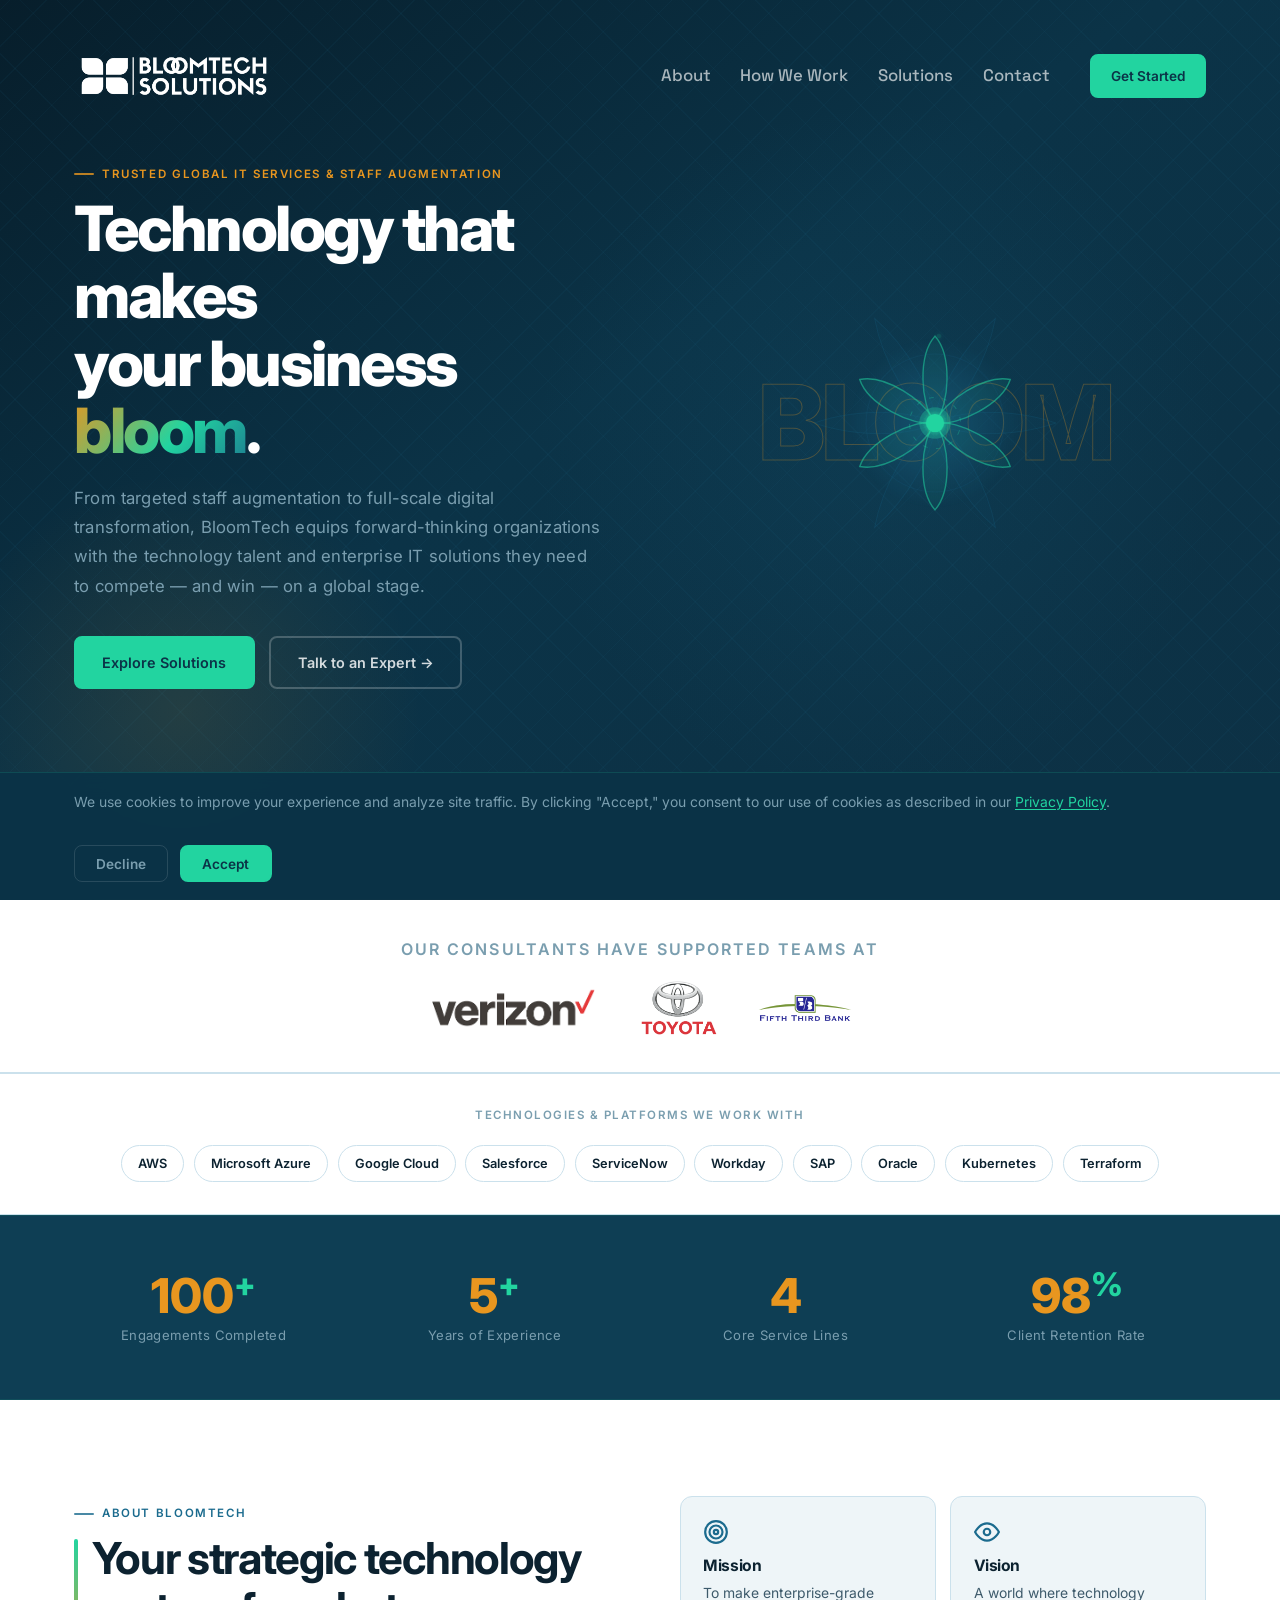
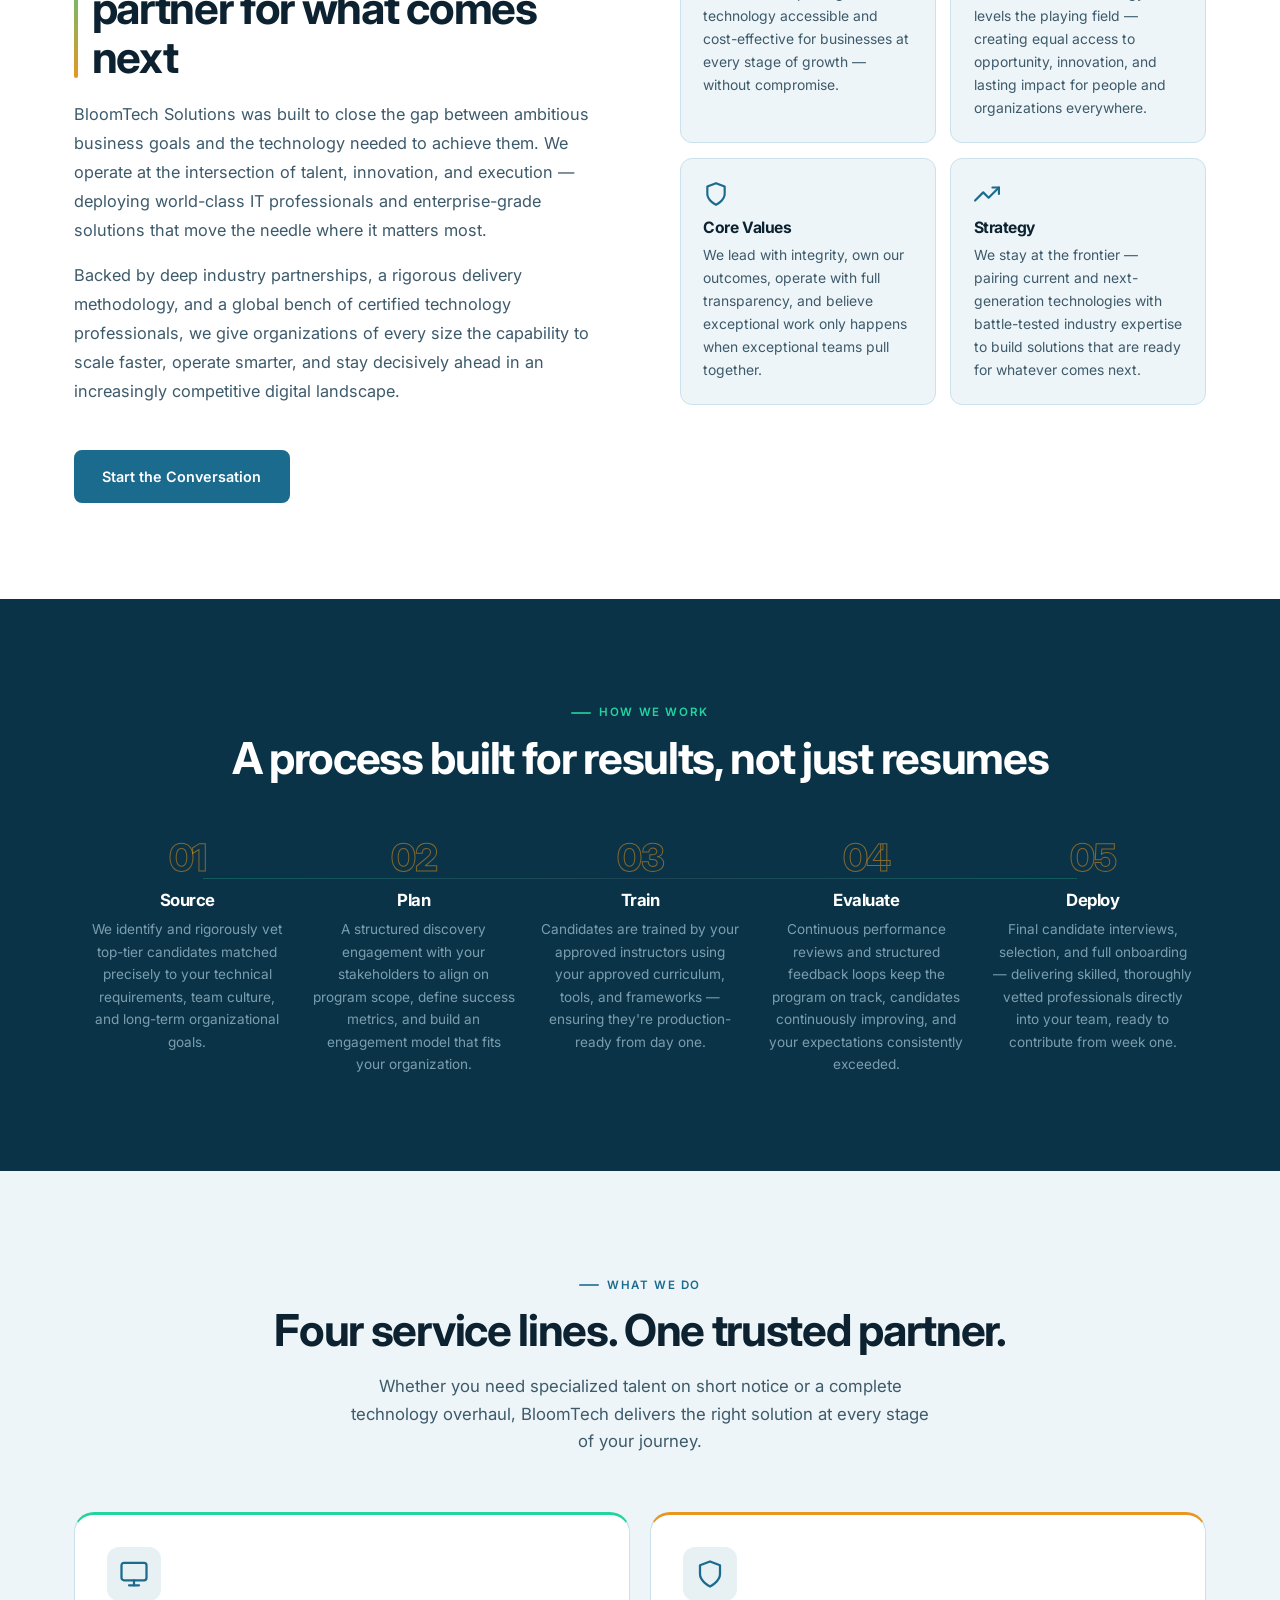
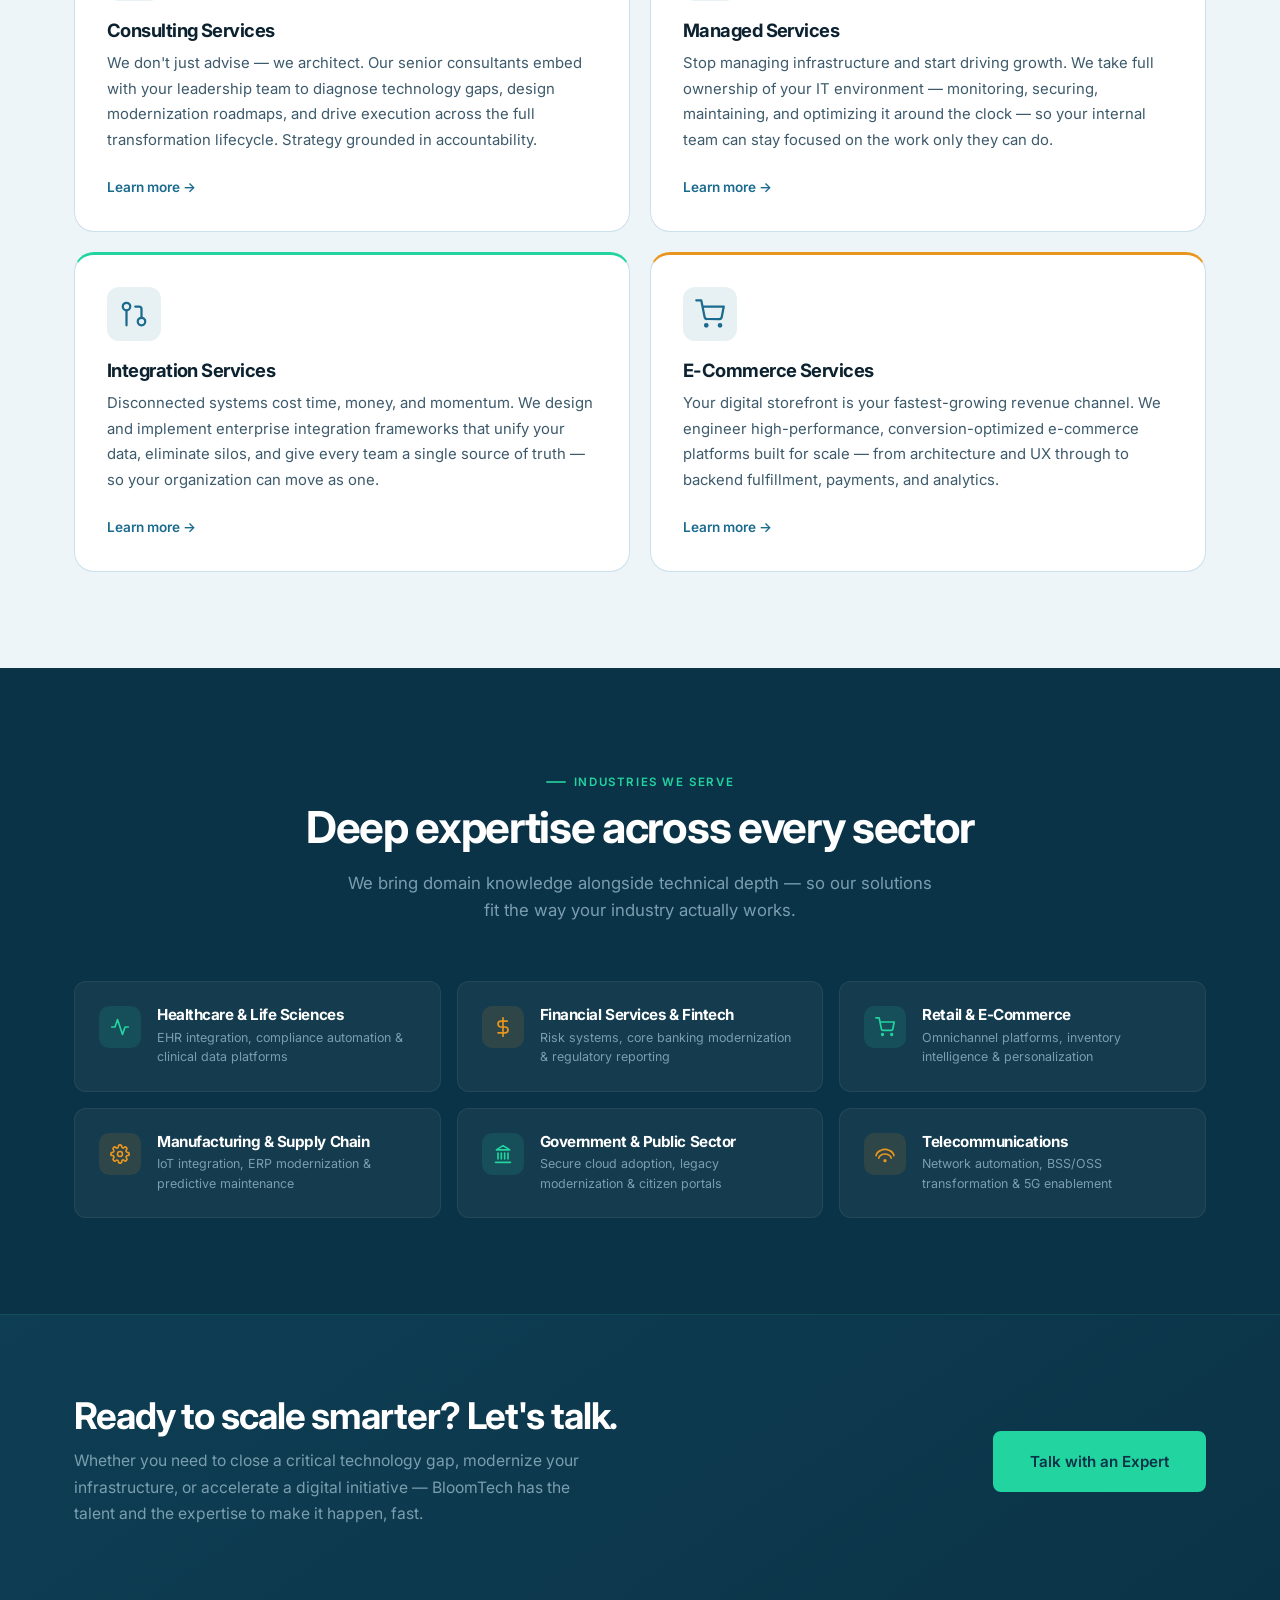
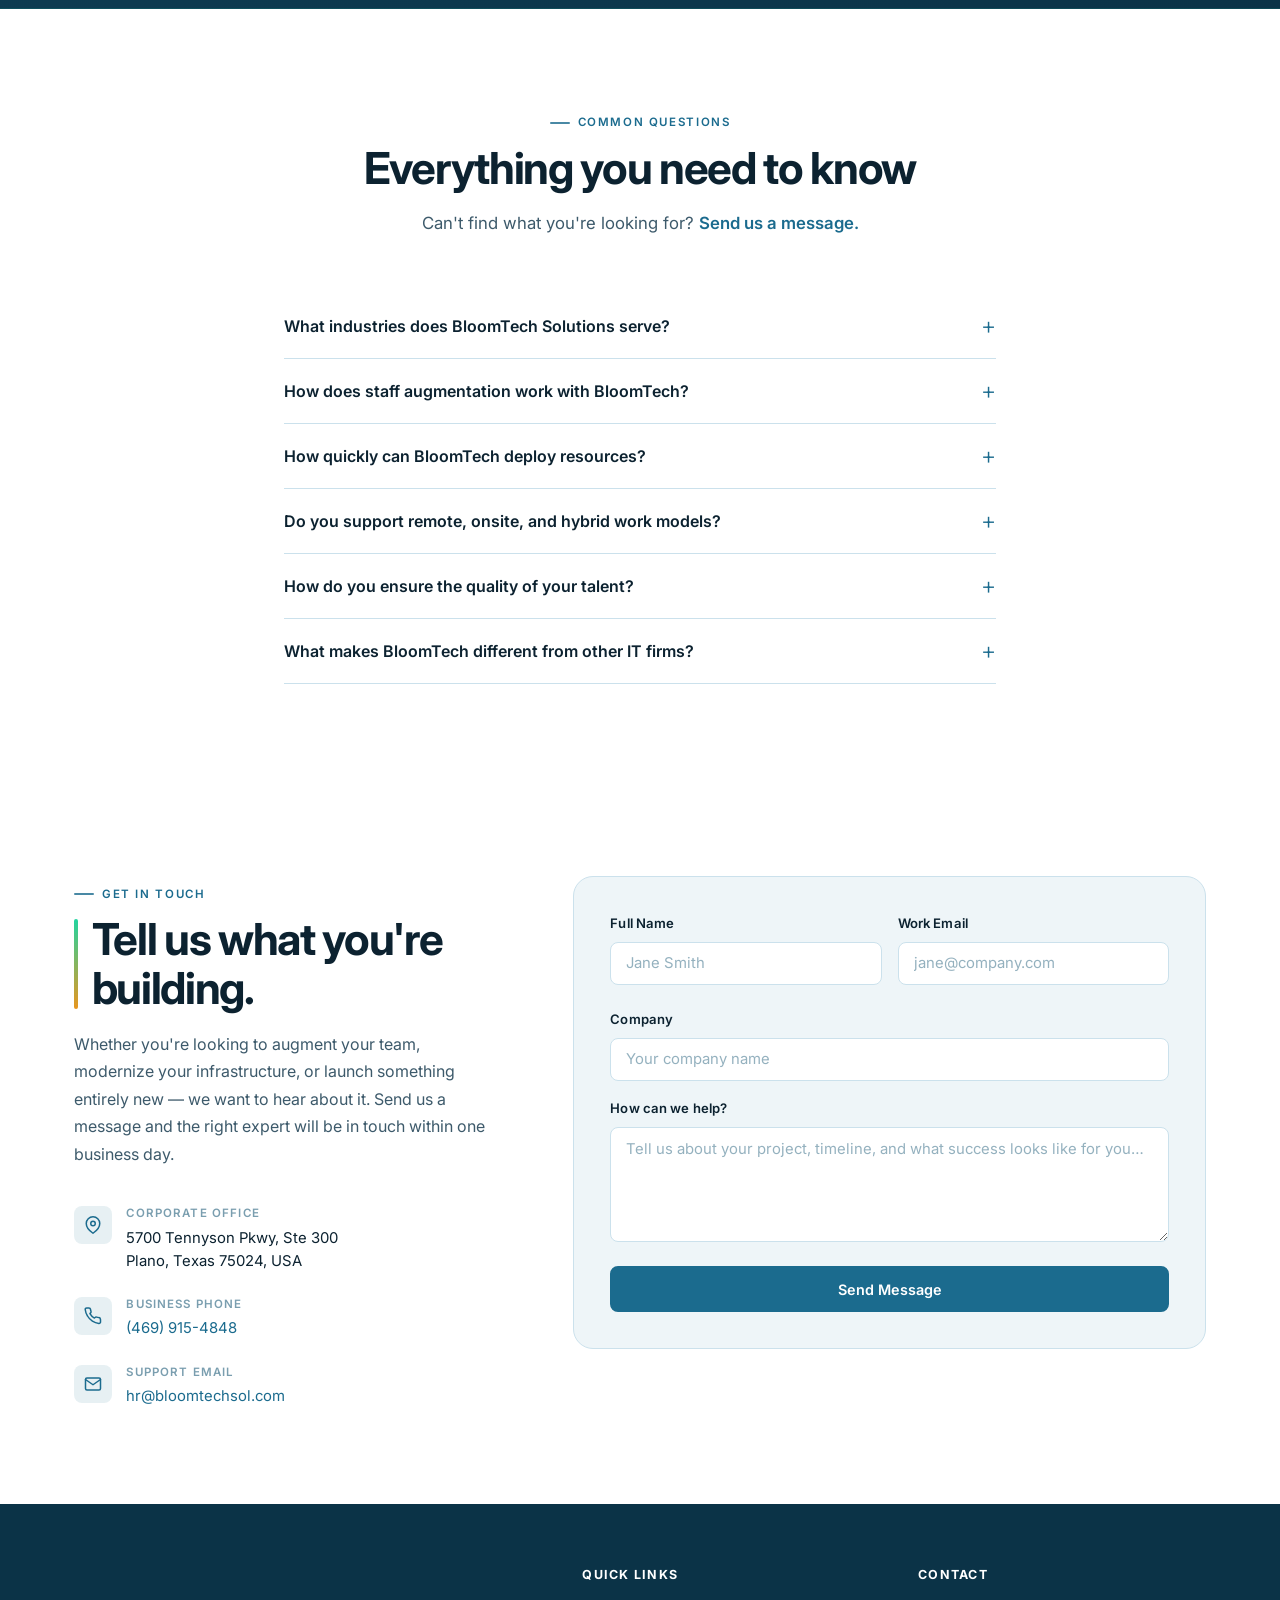
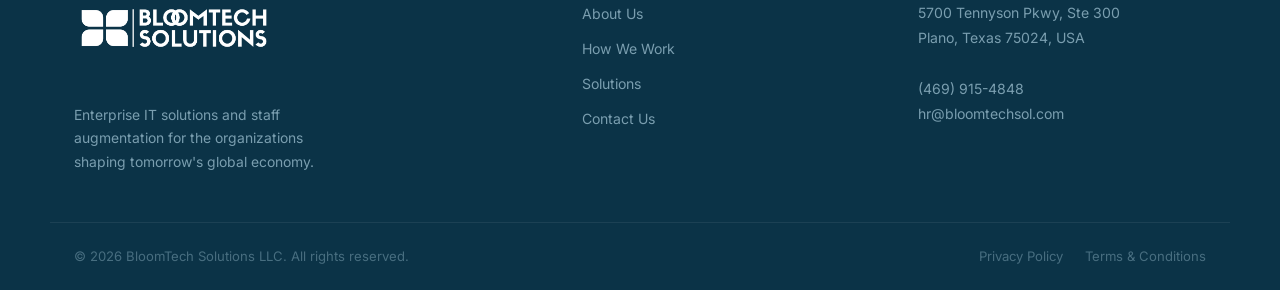
==== commit 2ae0332f: "Add tech platforms, industries, FAQ sections; tone down FAQ copy" ====
--- a/index.html
+++ b/index.html
@@ -50,6 +50,12 @@
 </head>
 <body>
 
+  <!-- PAGE LOADER -->
+  <div id="pageLoader" class="page-loader" aria-hidden="true">
+    <img src="assets/logo.png" alt="BloomTech Solutions" class="page-loader__logo">
+    <div class="page-loader__bar"><div class="page-loader__fill"></div></div>
+  </div>
+
   <!-- NAV -->
   <header class="nav" id="nav" role="banner">
     <div class="container nav__inner">
@@ -269,6 +275,25 @@
     </div>
   </section>
 
+  <!-- TECH PLATFORMS -->
+  <section class="techstack" aria-label="Technology platforms">
+    <div class="container techstack__inner">
+      <p class="techstack__label">Technologies &amp; platforms we work with</p>
+      <div class="techstack__logos">
+        <span class="techstack__badge">AWS</span>
+        <span class="techstack__badge">Microsoft Azure</span>
+        <span class="techstack__badge">Google Cloud</span>
+        <span class="techstack__badge">Salesforce</span>
+        <span class="techstack__badge">ServiceNow</span>
+        <span class="techstack__badge">Workday</span>
+        <span class="techstack__badge">SAP</span>
+        <span class="techstack__badge">Oracle</span>
+        <span class="techstack__badge">Kubernetes</span>
+        <span class="techstack__badge">Terraform</span>
+      </div>
+    </div>
+  </section>
+
   <!-- STATS -->
   <section class="stats" aria-label="Company highlights">
     <div class="container stats__grid">
@@ -397,6 +422,80 @@
     </div>
   </section>
 
+  <!-- INDUSTRIES -->
+  <section class="industries section" id="industries" aria-labelledby="industries-heading">
+    <div class="container">
+      <div class="section-header">
+        <span class="eyebrow">Industries We Serve</span>
+        <h2 class="section-heading section-heading--light" id="industries-heading">Deep expertise across every sector</h2>
+        <p class="section-sub" style="color:var(--text-muted)">We bring domain knowledge alongside technical depth — so our solutions fit the way your industry actually works.</p>
+      </div>
+      <div class="industries__grid">
+
+        <div class="industry-card">
+          <div class="industry-card__icon industry-card__icon--mint">
+            <svg width="20" height="20" viewBox="0 0 24 24" fill="none" stroke="currentColor" stroke-width="2" stroke-linecap="round" stroke-linejoin="round"><path d="M22 12h-4l-3 9L9 3l-3 9H2"/></svg>
+          </div>
+          <div>
+            <h3 class="industry-card__title">Healthcare &amp; Life Sciences</h3>
+            <p class="industry-card__sub">EHR integration, compliance automation &amp; clinical data platforms</p>
+          </div>
+        </div>
+
+        <div class="industry-card">
+          <div class="industry-card__icon industry-card__icon--amber">
+            <svg width="20" height="20" viewBox="0 0 24 24" fill="none" stroke="currentColor" stroke-width="2" stroke-linecap="round" stroke-linejoin="round"><line x1="12" y1="1" x2="12" y2="23"/><path d="M17 5H9.5a3.5 3.5 0 0 0 0 7h5a3.5 3.5 0 0 1 0 7H6"/></svg>
+          </div>
+          <div>
+            <h3 class="industry-card__title">Financial Services &amp; Fintech</h3>
+            <p class="industry-card__sub">Risk systems, core banking modernization &amp; regulatory reporting</p>
+          </div>
+        </div>
+
+        <div class="industry-card">
+          <div class="industry-card__icon industry-card__icon--mint">
+            <svg width="20" height="20" viewBox="0 0 24 24" fill="none" stroke="currentColor" stroke-width="2" stroke-linecap="round" stroke-linejoin="round"><circle cx="9" cy="21" r="1"/><circle cx="20" cy="21" r="1"/><path d="M1 1h4l2.68 13.39a2 2 0 0 0 2 1.61h9.72a2 2 0 0 0 2-1.61L23 6H6"/></svg>
+          </div>
+          <div>
+            <h3 class="industry-card__title">Retail &amp; E-Commerce</h3>
+            <p class="industry-card__sub">Omnichannel platforms, inventory intelligence &amp; personalization</p>
+          </div>
+        </div>
+
+        <div class="industry-card">
+          <div class="industry-card__icon industry-card__icon--amber">
+            <svg width="20" height="20" viewBox="0 0 24 24" fill="none" stroke="currentColor" stroke-width="2" stroke-linecap="round" stroke-linejoin="round"><circle cx="12" cy="12" r="3"/><path d="M19.4 15a1.65 1.65 0 0 0 .33 1.82l.06.06a2 2 0 0 1-2.83 2.83l-.06-.06a1.65 1.65 0 0 0-1.82-.33 1.65 1.65 0 0 0-1 1.51V21a2 2 0 0 1-4 0v-.09A1.65 1.65 0 0 0 9 19.4a1.65 1.65 0 0 0-1.82.33l-.06.06a2 2 0 0 1-2.83-2.83l.06-.06A1.65 1.65 0 0 0 4.68 15a1.65 1.65 0 0 0-1.51-1H3a2 2 0 0 1 0-4h.09A1.65 1.65 0 0 0 4.6 9a1.65 1.65 0 0 0-.33-1.82l-.06-.06a2 2 0 0 1 2.83-2.83l.06.06A1.65 1.65 0 0 0 9 4.68a1.65 1.65 0 0 0 1-1.51V3a2 2 0 0 1 4 0v.09a1.65 1.65 0 0 0 1 1.51 1.65 1.65 0 0 0 1.82-.33l.06-.06a2 2 0 0 1 2.83 2.83l-.06.06A1.65 1.65 0 0 0 19.4 9a1.65 1.65 0 0 0 1.51 1H21a2 2 0 0 1 0 4h-.09a1.65 1.65 0 0 0-1.51 1z"/></svg>
+          </div>
+          <div>
+            <h3 class="industry-card__title">Manufacturing &amp; Supply Chain</h3>
+            <p class="industry-card__sub">IoT integration, ERP modernization &amp; predictive maintenance</p>
+          </div>
+        </div>
+
+        <div class="industry-card">
+          <div class="industry-card__icon industry-card__icon--mint">
+            <svg width="20" height="20" viewBox="0 0 24 24" fill="none" stroke="currentColor" stroke-width="2" stroke-linecap="round" stroke-linejoin="round"><line x1="3" y1="22" x2="21" y2="22"/><line x1="6" y1="18" x2="6" y2="11"/><line x1="10" y1="18" x2="10" y2="11"/><line x1="14" y1="18" x2="14" y2="11"/><line x1="18" y1="18" x2="18" y2="11"/><polygon points="12 2 20 7 4 7"/></svg>
+          </div>
+          <div>
+            <h3 class="industry-card__title">Government &amp; Public Sector</h3>
+            <p class="industry-card__sub">Secure cloud adoption, legacy modernization &amp; citizen portals</p>
+          </div>
+        </div>
+
+        <div class="industry-card">
+          <div class="industry-card__icon industry-card__icon--amber">
+            <svg width="20" height="20" viewBox="0 0 24 24" fill="none" stroke="currentColor" stroke-width="2" stroke-linecap="round" stroke-linejoin="round"><path d="M1.36 14s.35-3.91 5.08-6.06C8.56 6.83 10.5 6.5 12 6.5s3.44.33 5.56 1.44C22.29 10.09 22.64 14 22.64 14"/><path d="M4.5 17s.24-2.63 3.42-4.07C9.18 12.29 10.57 12 12 12s2.82.29 4.08.93C19.26 14.37 19.5 17 19.5 17"/><circle cx="12" cy="20" r="1"/></svg>
+          </div>
+          <div>
+            <h3 class="industry-card__title">Telecommunications</h3>
+            <p class="industry-card__sub">Network automation, BSS/OSS transformation &amp; 5G enablement</p>
+          </div>
+        </div>
+
+      </div>
+    </div>
+  </section>
+
   <!-- CTA BAND -->
   <section class="cta-band" aria-label="Call to action">
     <div class="container cta-band__inner">
@@ -405,6 +504,50 @@
         <p class="cta-band__sub">Whether you need to close a critical technology gap, modernize your infrastructure, or accelerate a digital initiative — BloomTech has the talent and the expertise to make it happen, fast.</p>
       </div>
       <a href="https://wa.me/+14699154848?text=I'd%20like%20to%20chat%20with%20you" class="btn btn--mint cta-band__btn" target="_blank" rel="noopener noreferrer">Talk with an Expert</a>
+    </div>
+  </section>
+
+  <!-- FAQ -->
+  <section class="faq section" id="faq" aria-labelledby="faq-heading">
+    <div class="container faq__inner">
+      <div class="section-header">
+        <span class="eyebrow eyebrow--brand">Common Questions</span>
+        <h2 class="section-heading" id="faq-heading">Everything you need to know</h2>
+        <p class="section-sub">Can't find what you're looking for? <a href="#contact" style="color:var(--brand);font-weight:600;">Send us a message.</a></p>
+      </div>
+      <div class="faq__list">
+
+        <div class="faq__item">
+          <button class="faq__q" aria-expanded="false">What industries does BloomTech Solutions serve?</button>
+          <div class="faq__a" role="region">We partner with organizations across Healthcare &amp; Life Sciences, Financial Services, Retail &amp; E-Commerce, Manufacturing &amp; Supply Chain, Government, and Telecommunications — bringing deep domain knowledge alongside technical expertise to every engagement.</div>
+        </div>
+
+        <div class="faq__item">
+          <button class="faq__q" aria-expanded="false">How does staff augmentation work with BloomTech?</button>
+          <div class="faq__a" role="region">We embed pre-vetted IT professionals directly into your existing team, under your management. You get the exact skills you need on demand — without the overhead of permanent headcount. Engagements can run from a few weeks to multi-year programs depending on your goals.</div>
+        </div>
+
+        <div class="faq__item">
+          <button class="faq__q" aria-expanded="false">How quickly can BloomTech deploy resources?</button>
+          <div class="faq__a" role="region">For most skill profiles, we can present qualified candidates within 48–72 hours and have resources fully onboarded within 1–2 weeks.</div>
+        </div>
+
+        <div class="faq__item">
+          <button class="faq__q" aria-expanded="false">Do you support remote, onsite, and hybrid work models?</button>
+          <div class="faq__a" role="region">All three. We place professionals wherever your teams operate — fully remote, onsite at your facilities, or in a hybrid arrangement that suits your culture and workflow.</div>
+        </div>
+
+        <div class="faq__item">
+          <button class="faq__q" aria-expanded="false">How do you ensure the quality of your talent?</button>
+          <div class="faq__a" role="region">Every candidate goes through a multi-stage process: technical skills screening, live problem-solving assessments, background checks, and communication evaluation.</div>
+        </div>
+
+        <div class="faq__item">
+          <button class="faq__q" aria-expanded="false">What makes BloomTech different from other IT firms?</button>
+          <div class="faq__a" role="region">Beyond staffing, we bring genuine solution depth. Our consultants have shipped enterprise systems, led cloud migrations, and built data platforms at companies like Verizon, Toyota, and Fifth Third Bank. You're getting experienced practitioners — not just résumés.</div>
+        </div>
+
+      </div>
     </div>
   </section>
 
@@ -500,14 +643,46 @@
     <svg width="18" height="18" viewBox="0 0 24 24" fill="none" stroke="currentColor" stroke-width="2.5" stroke-linecap="round" stroke-linejoin="round"><polyline points="18 15 12 9 6 15"/></svg>
   </a>
 
+  <!-- STICKY MOBILE CTA -->
+  <a href="#contact" id="mobileCta" class="mobile-cta" aria-label="Get Started">Get Started →</a>
+
   <script>
+    /* ── Page loader ── */
+    const pageLoader = document.getElementById('pageLoader');
+    window.addEventListener('load', () => {
+      setTimeout(() => pageLoader.classList.add('page-loader--hidden'), 1100);
+    });
+
     const nav       = document.getElementById('nav');
     const backToTop = document.getElementById('backToTop');
-    window.addEventListener('scroll', () => {
+    const mobileCta = document.getElementById('mobileCta');
+    const contactEl = document.getElementById('contact');
+
+    /* ── Active nav + scroll states ── */
+    const allSections = document.querySelectorAll('section[id]');
+    const navLinkMap  = {};
+    document.querySelectorAll('.nav__link[href^="#"]').forEach(l => {
+      navLinkMap[l.getAttribute('href').slice(1)] = l;
+    });
+    function updateScroll() {
       const y = window.scrollY;
       nav.classList.toggle('nav--scrolled', y > 60);
       backToTop.classList.toggle('back-to-top--visible', y > 500);
-    }, { passive: true });
+
+      /* active nav */
+      let current = '';
+      allSections.forEach(s => { if (s.offsetTop <= y + 140) current = s.id; });
+      Object.entries(navLinkMap).forEach(([id, link]) => {
+        link.classList.toggle('nav__link--active', id === current);
+      });
+
+      /* mobile CTA */
+      const pastHero    = y > window.innerHeight * 0.75;
+      const nearContact = contactEl && (y + window.innerHeight) > contactEl.offsetTop - 80;
+      mobileCta.classList.toggle('mobile-cta--visible', pastHero && !nearContact);
+    }
+    window.addEventListener('scroll', updateScroll, { passive: true });
+    updateScroll();
 
     /* ── Cookie consent ── */
     const cookieBanner  = document.getElementById('cookieBanner');
@@ -609,15 +784,43 @@
     }, { threshold: 0.7 });
     statEls.forEach(el => countObserver.observe(el));
 
-    /* ── Scroll-reveal ── */
-    const revealEls = document.querySelectorAll('.value-card, .process__step, .solution-card, .stat, .about__copy, .contact__info');
+    /* ── FAQ accordion ── */
+    document.querySelectorAll('.faq__q').forEach(btn => {
+      btn.addEventListener('click', () => {
+        const item    = btn.parentElement;
+        const wasOpen = item.classList.contains('faq__item--open');
+        document.querySelectorAll('.faq__item--open').forEach(el => {
+          el.classList.remove('faq__item--open');
+          el.querySelector('.faq__q').setAttribute('aria-expanded', 'false');
+        });
+        if (!wasOpen) {
+          item.classList.add('faq__item--open');
+          btn.setAttribute('aria-expanded', 'true');
+        }
+      });
+    });
+
+    /* ── Scroll-reveal with per-group stagger ── */
+    const revealEls = document.querySelectorAll('.value-card, .process__step, .solution-card, .stat, .about__copy, .contact__info, .industry-card, .faq__item');
     if ('IntersectionObserver' in window) {
       const observer = new IntersectionObserver((entries) => {
         entries.forEach(entry => {
           if (entry.isIntersecting) { entry.target.classList.add('revealed'); observer.unobserve(entry.target); }
         });
-      }, { threshold: 0.12, rootMargin: '0px 0px -40px 0px' });
-      revealEls.forEach((el, i) => { el.classList.add('reveal'); el.style.transitionDelay = `${(i % 4) * 0.08}s`; observer.observe(el); });
+      }, { threshold: 0.1, rootMargin: '0px 0px -30px 0px' });
+      /* stagger by position within each parent container */
+      const groupMap = new Map();
+      revealEls.forEach(el => {
+        const p = el.parentElement;
+        if (!groupMap.has(p)) groupMap.set(p, []);
+        groupMap.get(p).push(el);
+      });
+      revealEls.forEach(el => {
+        const idx = groupMap.get(el.parentElement).indexOf(el);
+        el.classList.add('reveal');
+        el.style.transitionDelay = `${idx * 0.1}s`;
+        observer.observe(el);
+      });
     } else {
       revealEls.forEach(el => el.classList.add('revealed'));
     }
--- a/style.css
+++ b/style.css
@@ -925,7 +925,7 @@
 /* ═══════════════════════════════════════
    SCROLL REVEAL
 ═══════════════════════════════════════ */
-.reveal { opacity: 0; transform: translateY(18px); transition: opacity 0.55s ease, transform 0.55s ease; }
+.reveal { opacity: 0; transform: translateY(32px); transition: opacity 0.65s ease, transform 0.65s cubic-bezier(0.22,1,0.36,1); }
 .reveal.revealed { opacity: 1; transform: translateY(0); }
 
 
@@ -1006,3 +1006,228 @@
   .hero__actions .btn { width: 100%; justify-content: center; }
   .contact__form-wrap { padding: 1.5rem; }
 }
+
+
+/* ═══════════════════════════════════════
+   TECH PLATFORMS STRIP
+═══════════════════════════════════════ */
+.techstack {
+  background: var(--white);
+  padding: 2rem 0;
+  border-top: 1px solid var(--border);
+  border-bottom: 1px solid var(--border);
+}
+.techstack__inner {
+  display: flex;
+  flex-direction: column;
+  align-items: center;
+  gap: 1.25rem;
+}
+.techstack__label {
+  font-size: 0.72rem;
+  font-weight: 600;
+  text-transform: uppercase;
+  letter-spacing: 0.13em;
+  color: var(--text-muted);
+}
+.techstack__logos {
+  display: flex;
+  flex-wrap: wrap;
+  justify-content: center;
+  gap: 0.6rem;
+}
+.techstack__badge {
+  display: inline-flex;
+  align-items: center;
+  padding: 0.42rem 1rem;
+  border: 1px solid var(--border);
+  border-radius: 100px;
+  font-size: 0.8rem;
+  font-weight: 600;
+  color: var(--text-dark);
+  background: var(--white);
+  transition: border-color var(--ease), color var(--ease), background var(--ease);
+  cursor: default;
+}
+.techstack__badge:hover {
+  border-color: var(--brand);
+  color: var(--brand);
+  background: var(--brand-dim);
+}
+
+
+/* ═══════════════════════════════════════
+   INDUSTRIES
+═══════════════════════════════════════ */
+.industries { background: var(--brand-dark); }
+.industries__grid {
+  display: grid;
+  grid-template-columns: repeat(3, 1fr);
+  gap: 1rem;
+  margin-top: 3rem;
+}
+.industry-card {
+  display: flex;
+  align-items: flex-start;
+  gap: 1rem;
+  background: rgba(255,255,255,0.04);
+  border: 1px solid rgba(255,255,255,0.07);
+  border-radius: var(--radius);
+  padding: 1.5rem;
+  transition: background var(--ease), border-color var(--ease), transform var(--ease);
+}
+.industry-card:hover {
+  background: rgba(34,212,160,0.06);
+  border-color: rgba(34,212,160,0.22);
+  transform: translateY(-3px);
+}
+.industry-card__icon {
+  width: 42px; height: 42px;
+  border-radius: 10px;
+  display: flex; align-items: center; justify-content: center;
+  flex-shrink: 0;
+}
+.industry-card__icon--mint  { background: rgba(34,212,160,0.12);  color: var(--mint); }
+.industry-card__icon--amber { background: rgba(232,150,31,0.12);  color: var(--amber); }
+.industry-card__title {
+  font-family: var(--font-display);
+  font-size: 0.95rem;
+  font-weight: 700;
+  color: var(--white);
+  margin-bottom: 0.3rem;
+}
+.industry-card__sub {
+  font-size: 0.78rem;
+  color: var(--text-muted);
+  line-height: 1.55;
+}
+@media (max-width: 768px) { .industries__grid { grid-template-columns: repeat(2, 1fr); } }
+@media (max-width: 480px) { .industries__grid { grid-template-columns: 1fr; } }
+
+
+/* ═══════════════════════════════════════
+   FAQ
+═══════════════════════════════════════ */
+.faq__inner { max-width: 760px; margin: 0 auto; }
+.faq__list  { margin-top: 2.5rem; }
+.faq__item  { border-bottom: 1px solid var(--border); }
+.faq__q {
+  display: flex;
+  justify-content: space-between;
+  align-items: center;
+  width: 100%;
+  padding: 1.25rem 0;
+  background: none;
+  border: none;
+  font-family: var(--font-display);
+  font-size: 1rem;
+  font-weight: 600;
+  color: var(--text-dark);
+  text-align: left;
+  cursor: pointer;
+  gap: 1rem;
+  transition: color var(--ease);
+}
+.faq__q:hover { color: var(--brand); }
+.faq__q::after {
+  content: '+';
+  font-size: 1.5rem;
+  font-weight: 300;
+  color: var(--brand);
+  flex-shrink: 0;
+  line-height: 1;
+  transition: transform 0.3s ease, color 0.3s ease;
+}
+.faq__item--open .faq__q { color: var(--brand); }
+.faq__item--open .faq__q::after { transform: rotate(45deg); color: var(--amber); }
+.faq__a {
+  font-size: 0.95rem;
+  color: var(--text-body);
+  line-height: 1.8;
+  max-height: 0;
+  overflow: hidden;
+  transition: max-height 0.38s ease, padding-bottom 0.38s ease;
+  padding-bottom: 0;
+}
+.faq__item--open .faq__a { max-height: 240px; padding-bottom: 1.35rem; }
+
+
+/* ═══════════════════════════════════════
+   PAGE LOADER
+═══════════════════════════════════════ */
+.page-loader {
+  position: fixed;
+  inset: 0;
+  background: var(--brand-dark);
+  z-index: 9999;
+  display: flex;
+  flex-direction: column;
+  align-items: center;
+  justify-content: center;
+  gap: 1.6rem;
+  transition: opacity 0.55s ease 0.05s, visibility 0.55s ease 0.05s;
+}
+.page-loader--hidden { opacity: 0; visibility: hidden; pointer-events: none; }
+.page-loader__logo {
+  width: 120px;
+  filter: brightness(0) invert(1);
+  animation: loaderFadeUp 0.55s cubic-bezier(0.22,1,0.36,1) forwards;
+}
+@keyframes loaderFadeUp {
+  from { opacity: 0; transform: translateY(10px); }
+  to   { opacity: 1; transform: translateY(0); }
+}
+.page-loader__bar {
+  width: 120px; height: 2px;
+  background: rgba(255,255,255,0.08);
+  border-radius: 2px;
+  overflow: hidden;
+}
+.page-loader__fill {
+  height: 100%; width: 0;
+  background: linear-gradient(90deg, var(--amber), var(--mint));
+  border-radius: 2px;
+  animation: loaderFill 0.85s cubic-bezier(0.4,0,0.2,1) 0.25s forwards;
+}
+@keyframes loaderFill { to { width: 100%; } }
+
+
+/* ═══════════════════════════════════════
+   ACTIVE NAV LINK
+═══════════════════════════════════════ */
+.nav__link--active { color: var(--mint) !important; }
+
+
+/* ═══════════════════════════════════════
+   STICKY MOBILE CTA
+═══════════════════════════════════════ */
+.mobile-cta { display: none; }
+@media (max-width: 768px) {
+  .mobile-cta {
+    display: flex;
+    align-items: center;
+    gap: 0.35rem;
+    position: fixed;
+    bottom: 1.5rem;
+    left: 50%;
+    transform: translateX(-50%) translateY(90px);
+    opacity: 0;
+    z-index: 95;
+    background: linear-gradient(135deg, var(--amber) 0%, #c97d10 100%);
+    color: var(--white);
+    font-family: 'Space Grotesk', sans-serif;
+    font-size: 0.92rem;
+    font-weight: 600;
+    padding: 0.78rem 1.75rem;
+    border-radius: 100px;
+    box-shadow: 0 4px 22px rgba(232,150,31,0.45);
+    transition: transform 0.4s cubic-bezier(0.34,1.56,0.64,1), opacity 0.35s ease;
+    white-space: nowrap;
+    text-decoration: none;
+  }
+  .mobile-cta--visible {
+    transform: translateX(-50%) translateY(0);
+    opacity: 1;
+  }
+  .mobile-cta:hover { box-shadow: 0 6px 28px rgba(232,150,31,0.6); }
+}
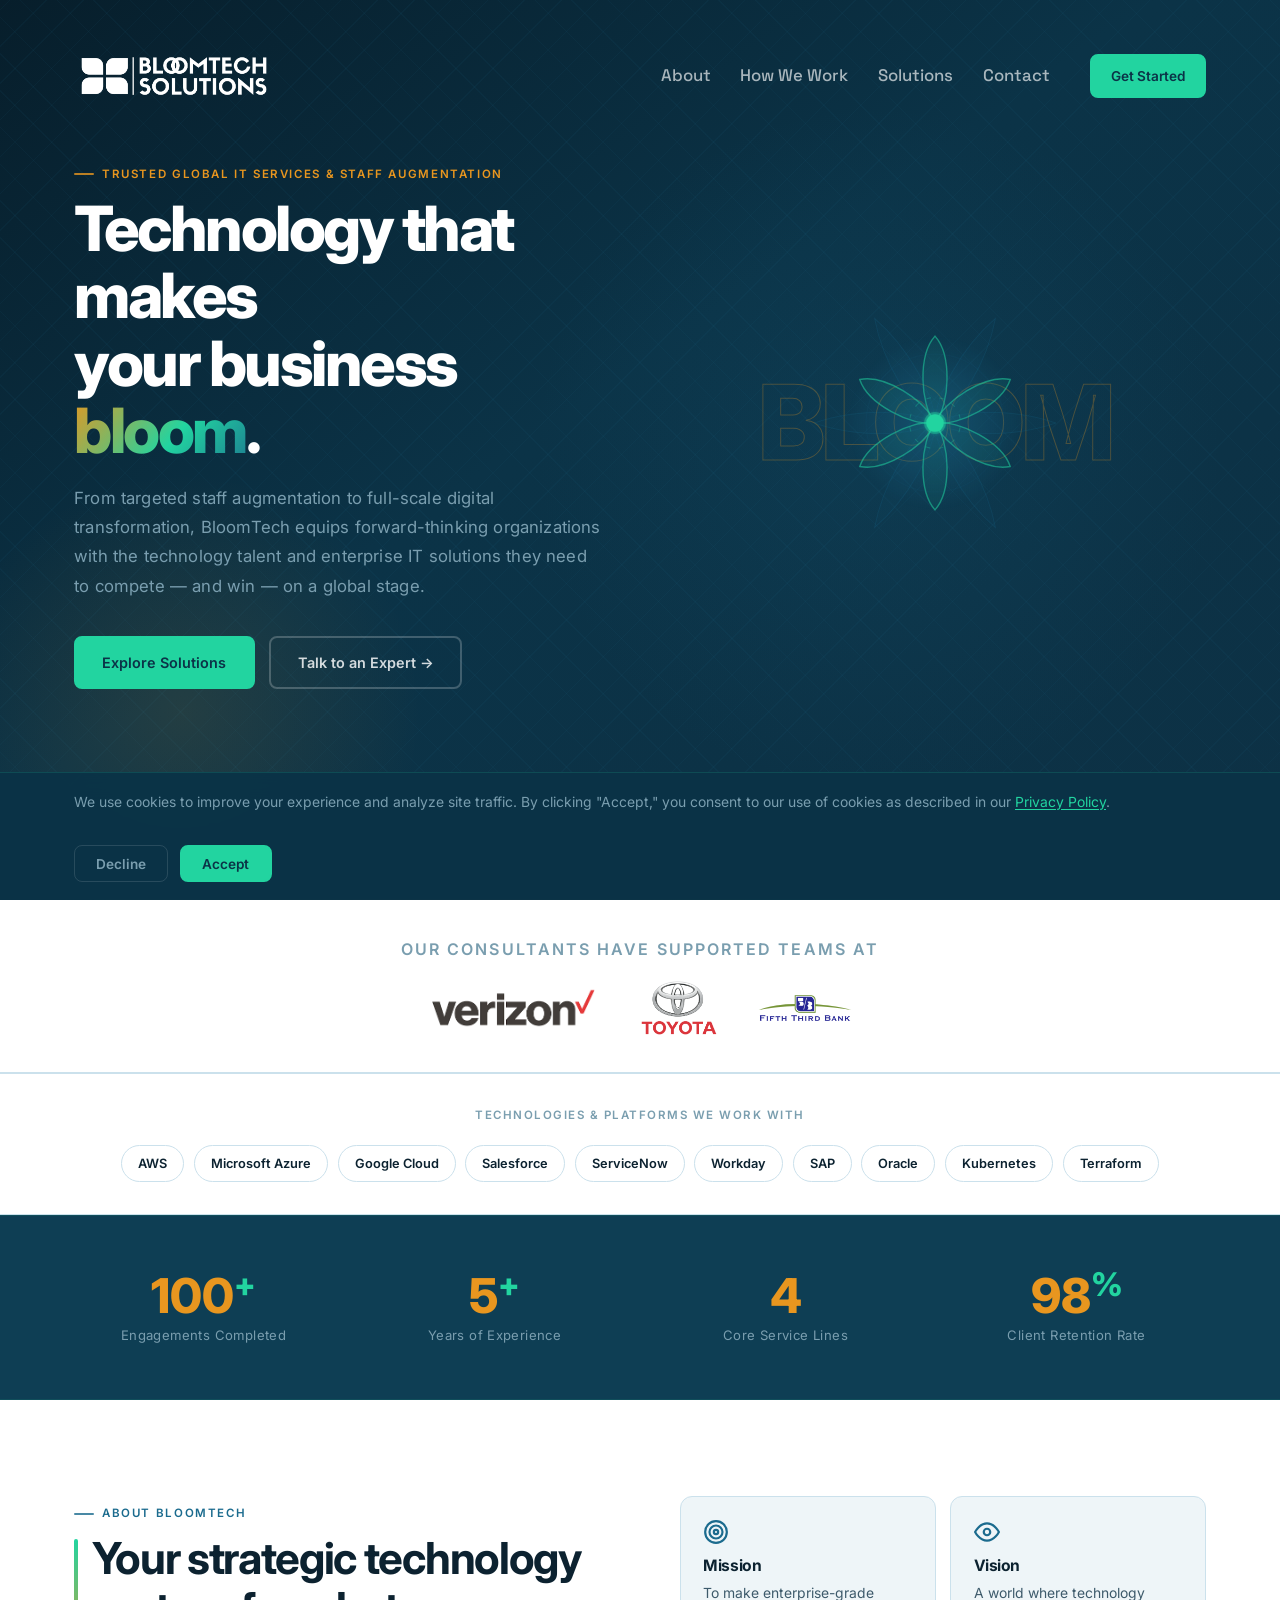
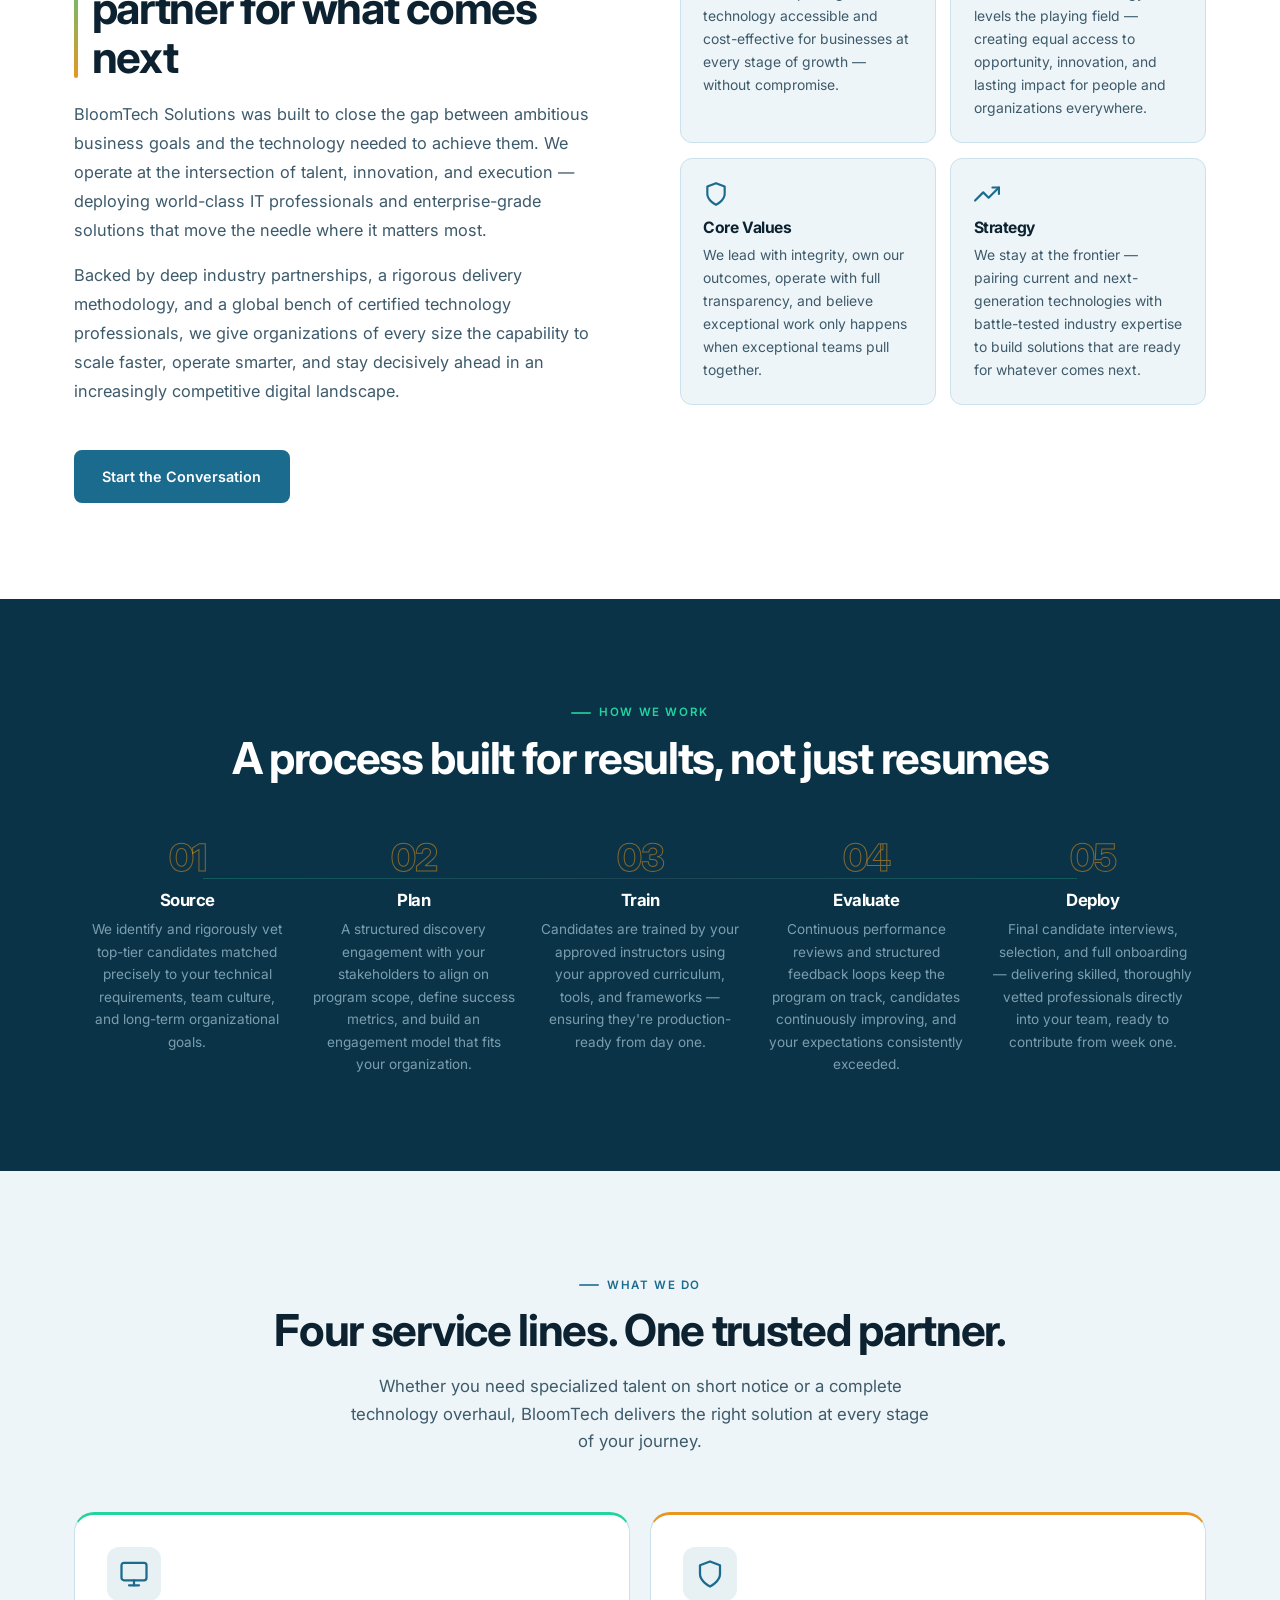
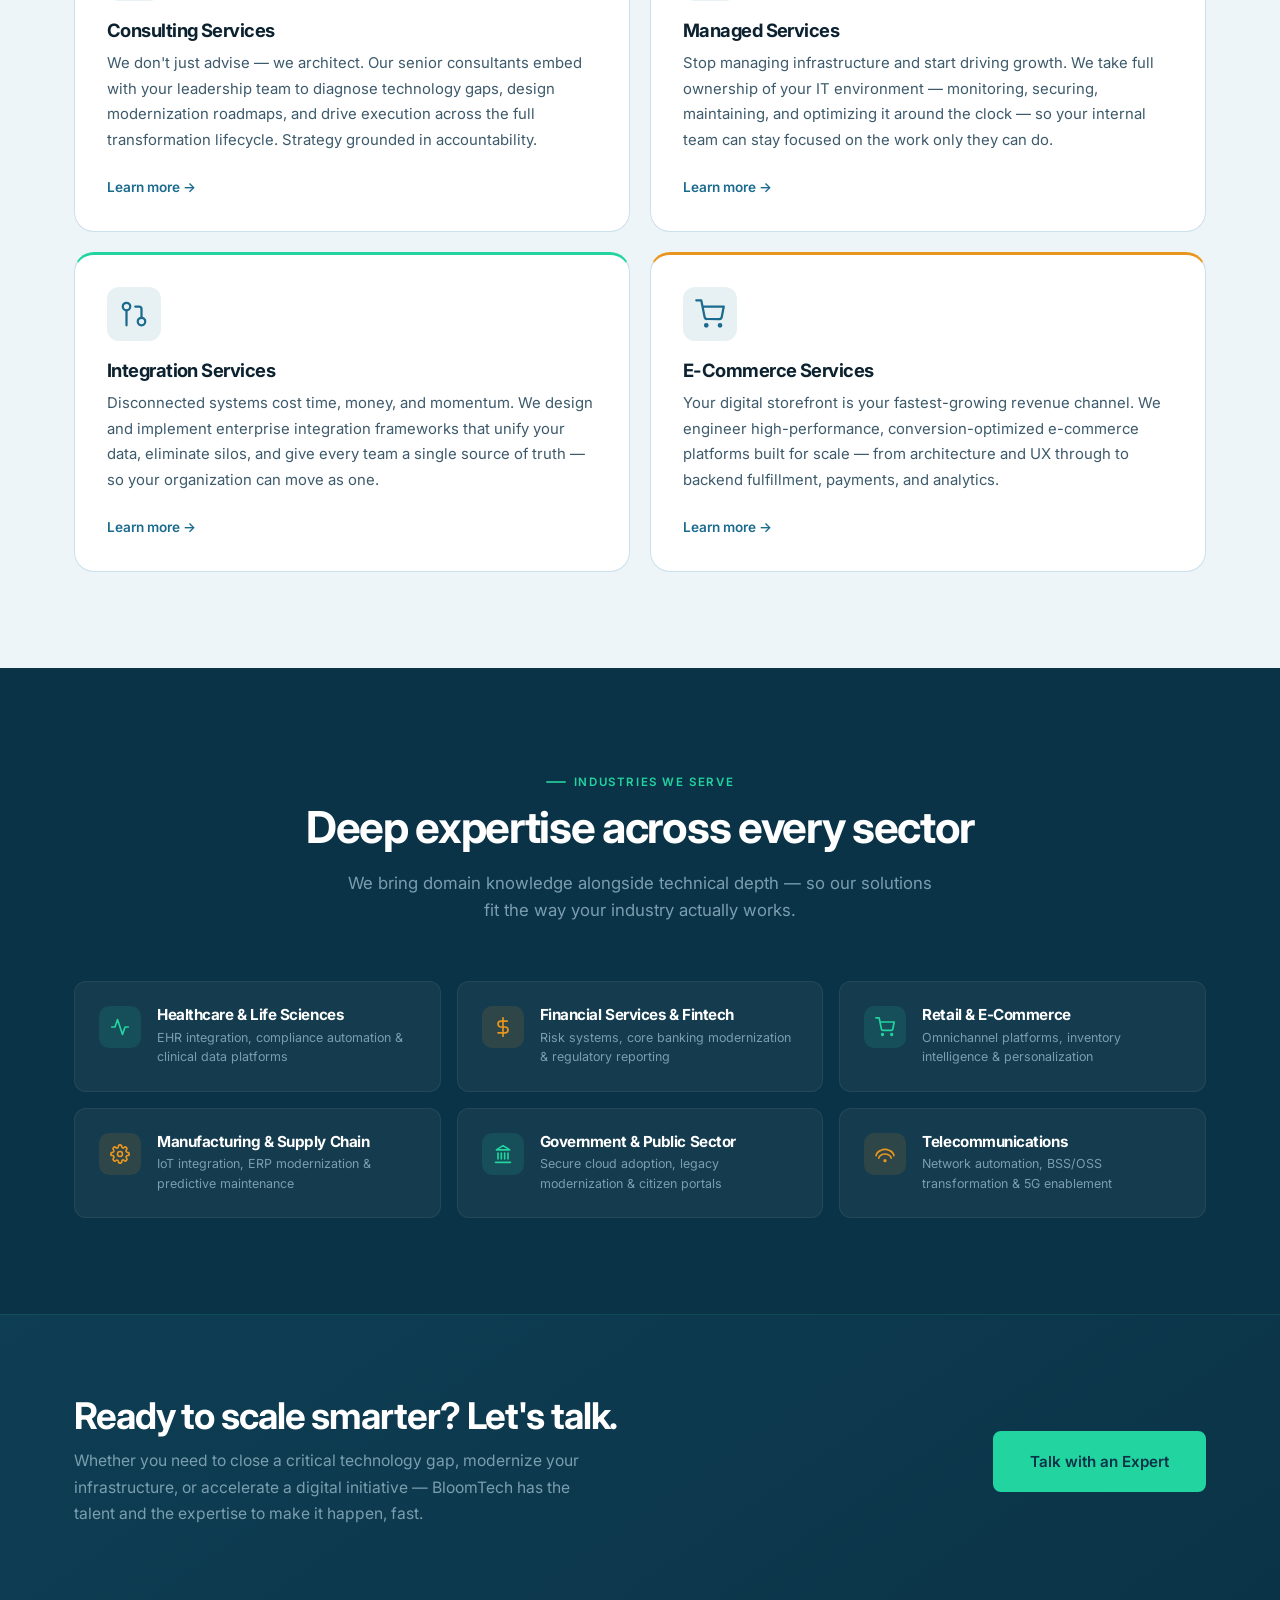
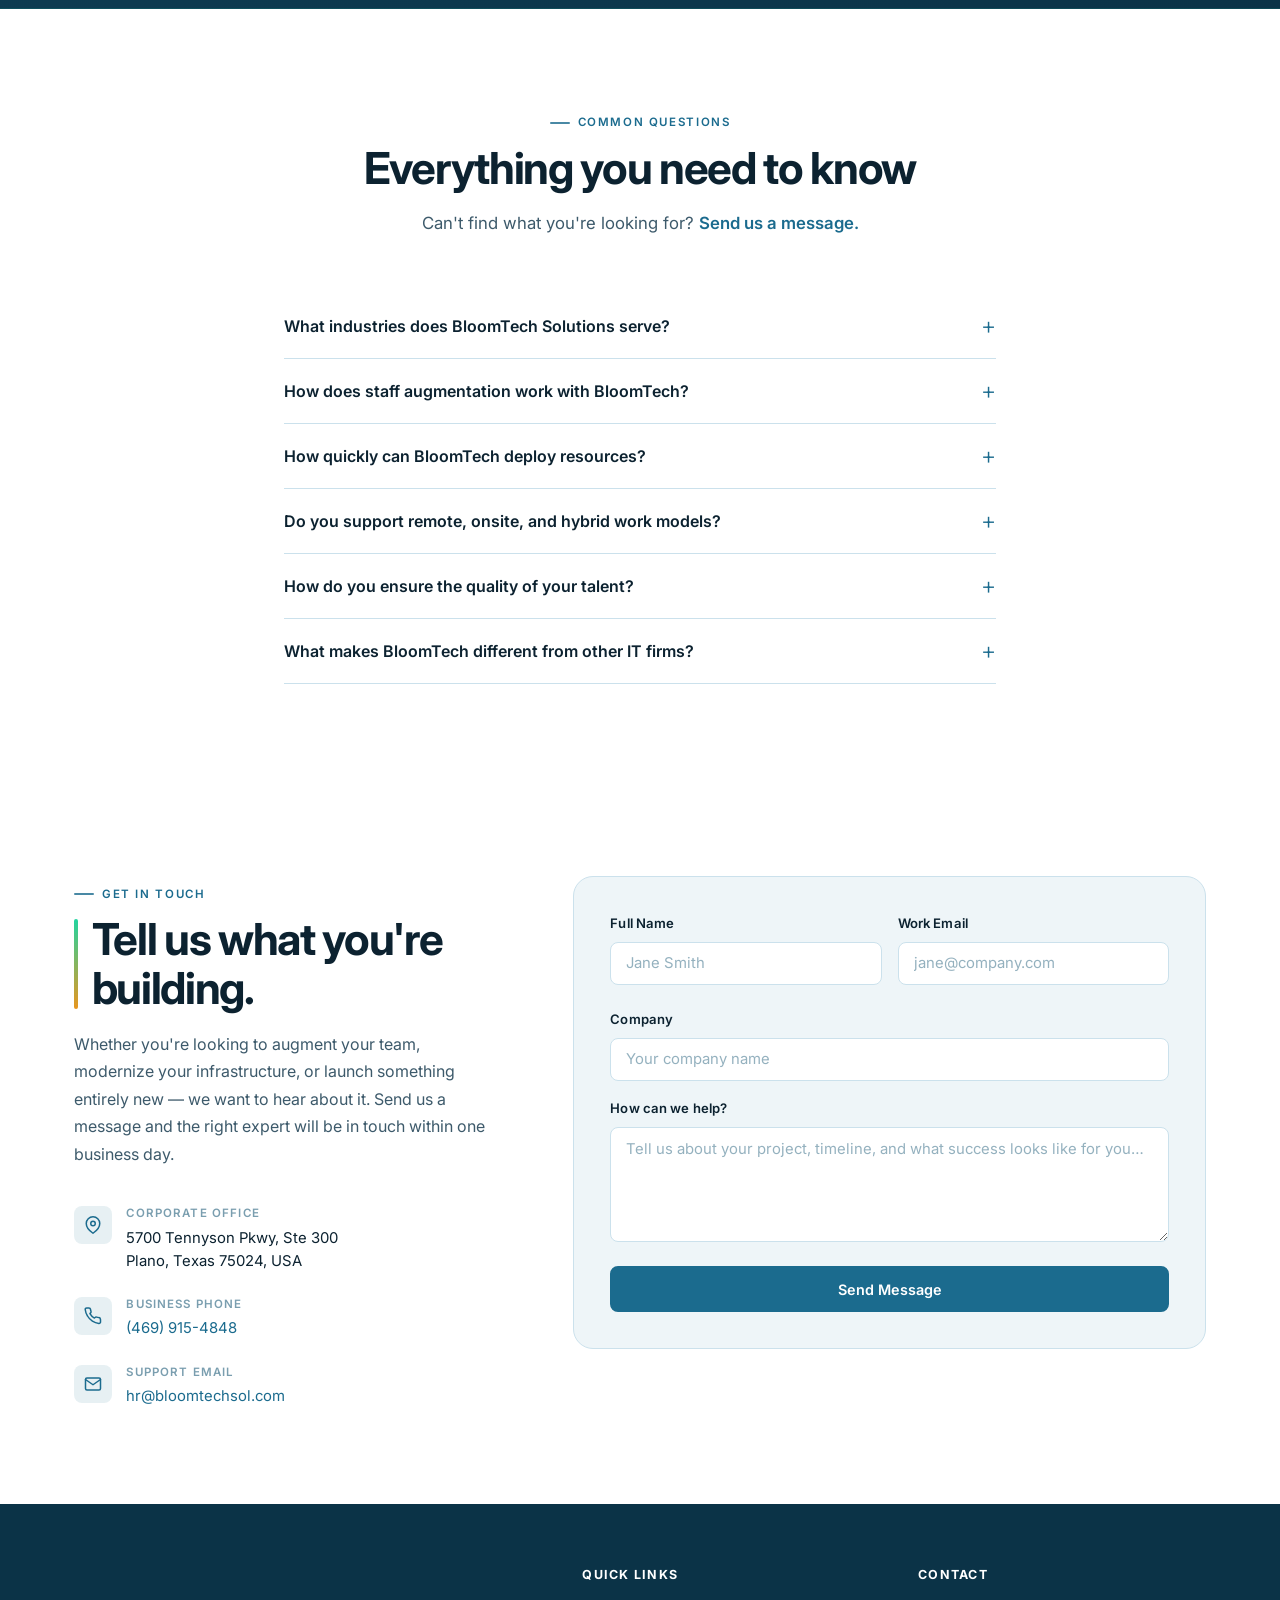
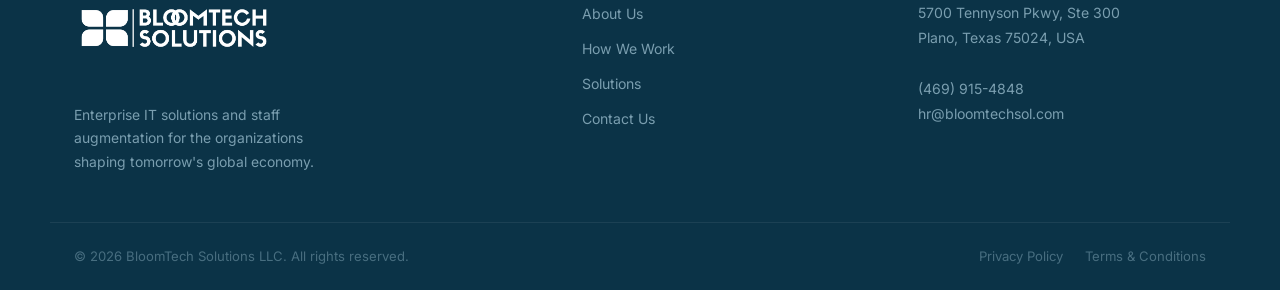
==== commit b4c4186f: "Add favicon icon and apple-touch-icon" ====
--- a/index.html
+++ b/index.html
@@ -8,6 +8,7 @@
   <meta name="keywords" content="IT solutions, staff augmentation, IT consulting, managed services, systems integration, BloomTech Solutions, Plano Texas">
   <meta name="author" content="BloomTech Solutions LLC">
   <link rel="icon" href="assets/icon.png" type="image/png">
+  <link rel="apple-touch-icon" href="assets/icon.png">
   <link rel="preconnect" href="https://fonts.googleapis.com">
   <link rel="preconnect" href="https://fonts.gstatic.com" crossorigin>
   <link href="https://fonts.googleapis.com/css2?family=Inter:wght@300;400;500;600;700;800&family=Space+Grotesk:wght@400;500;600&display=swap" rel="stylesheet">
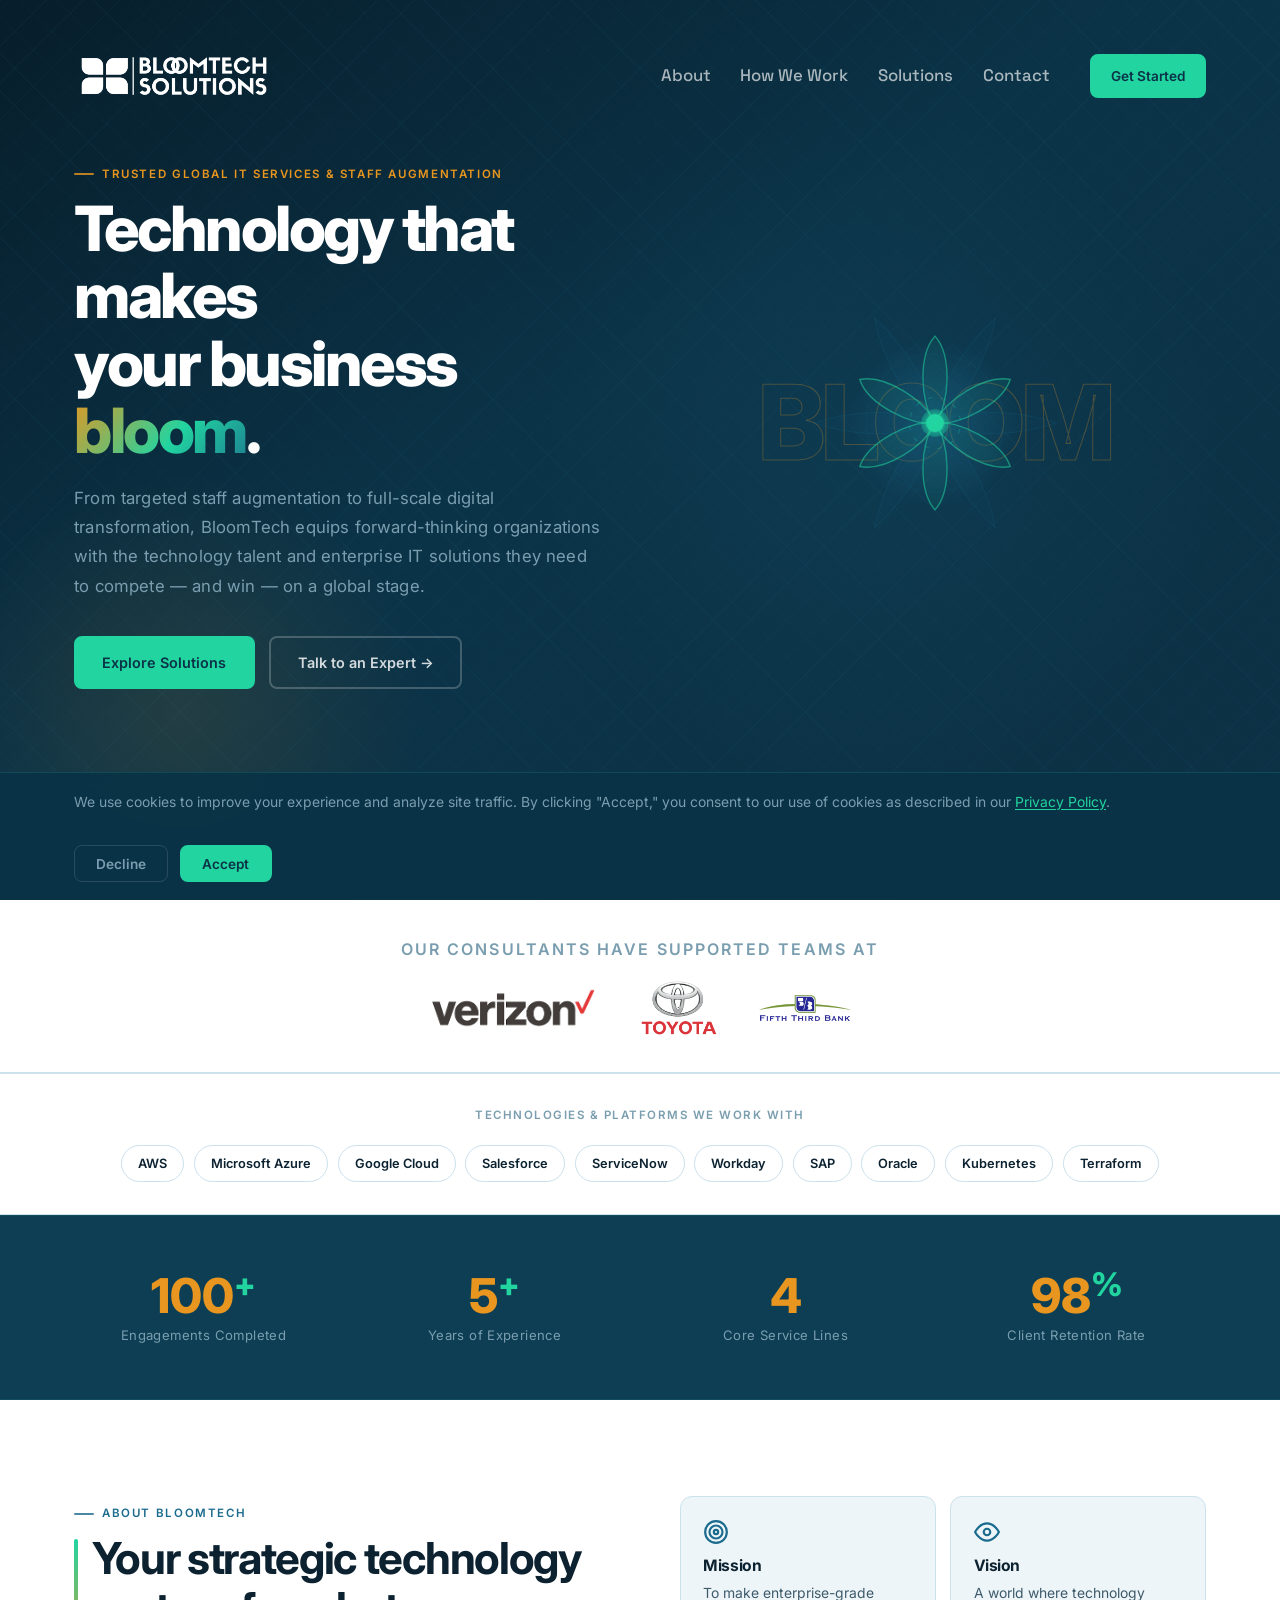
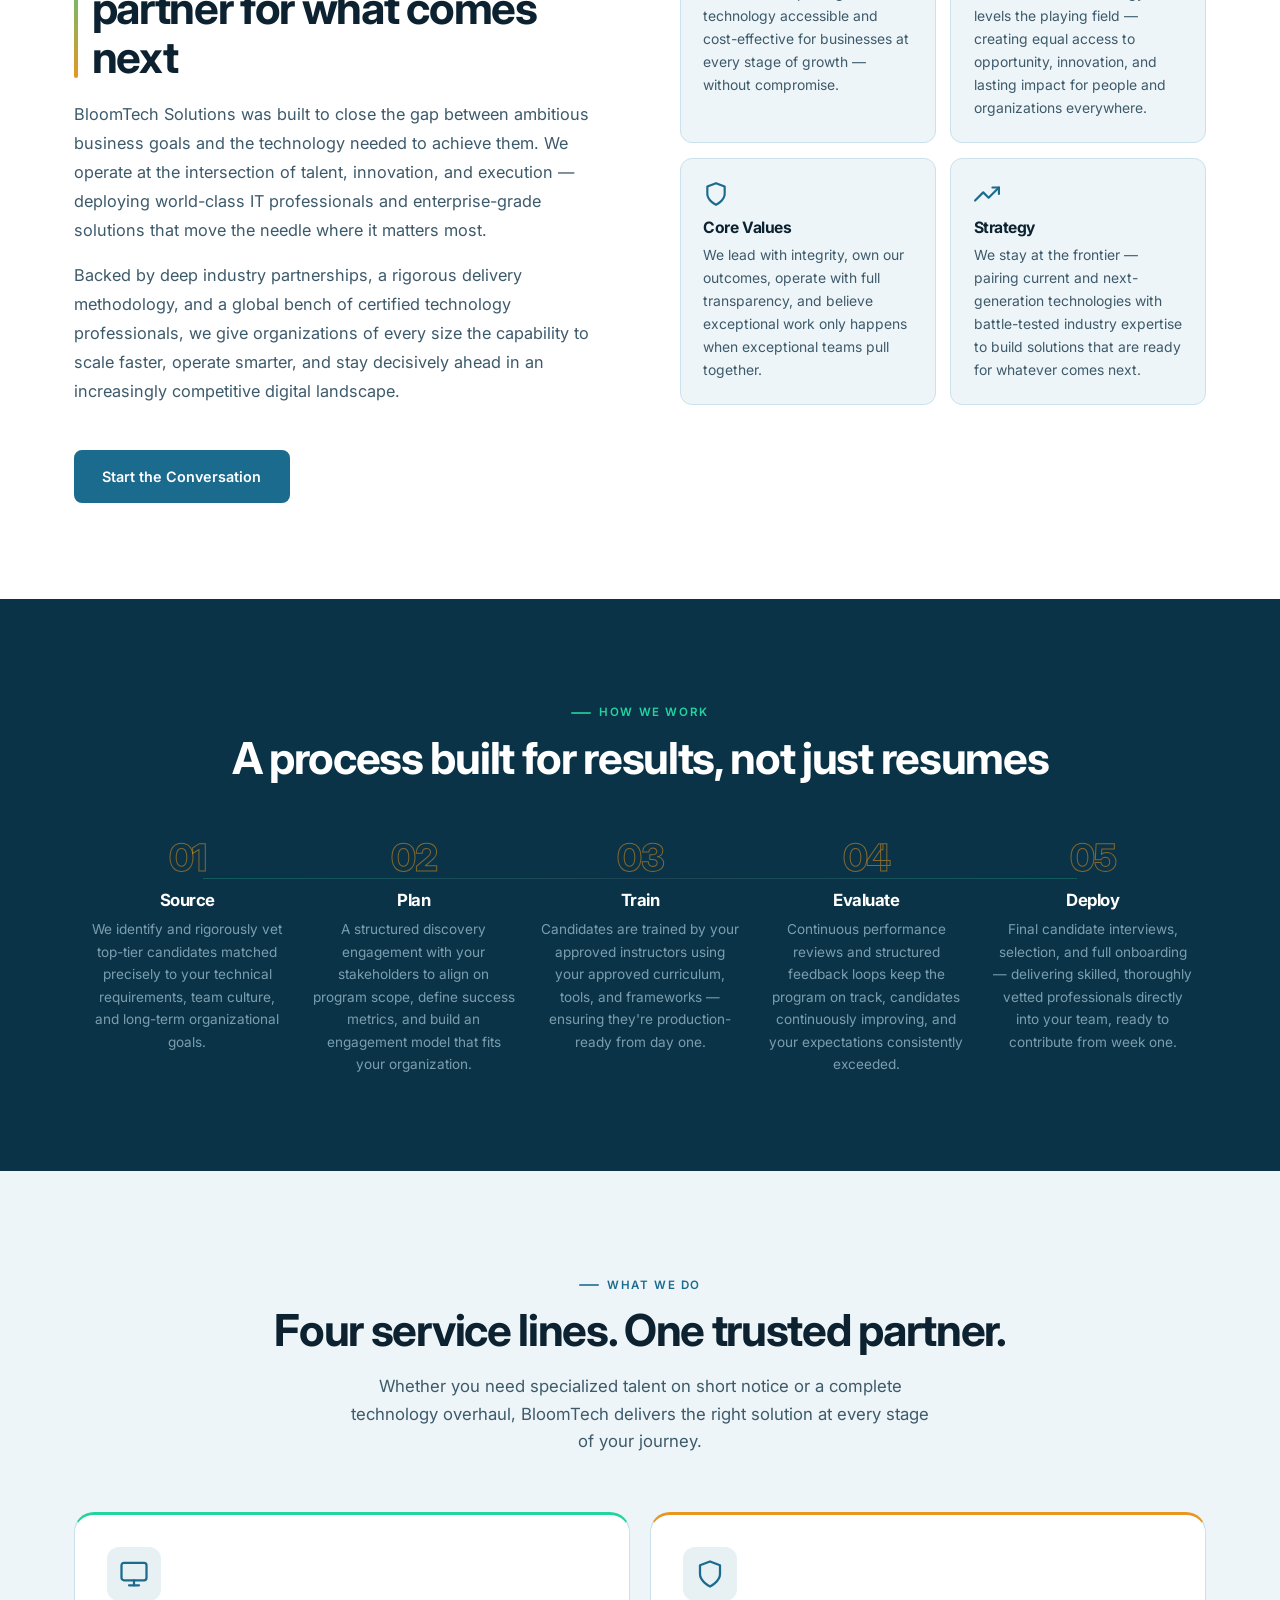
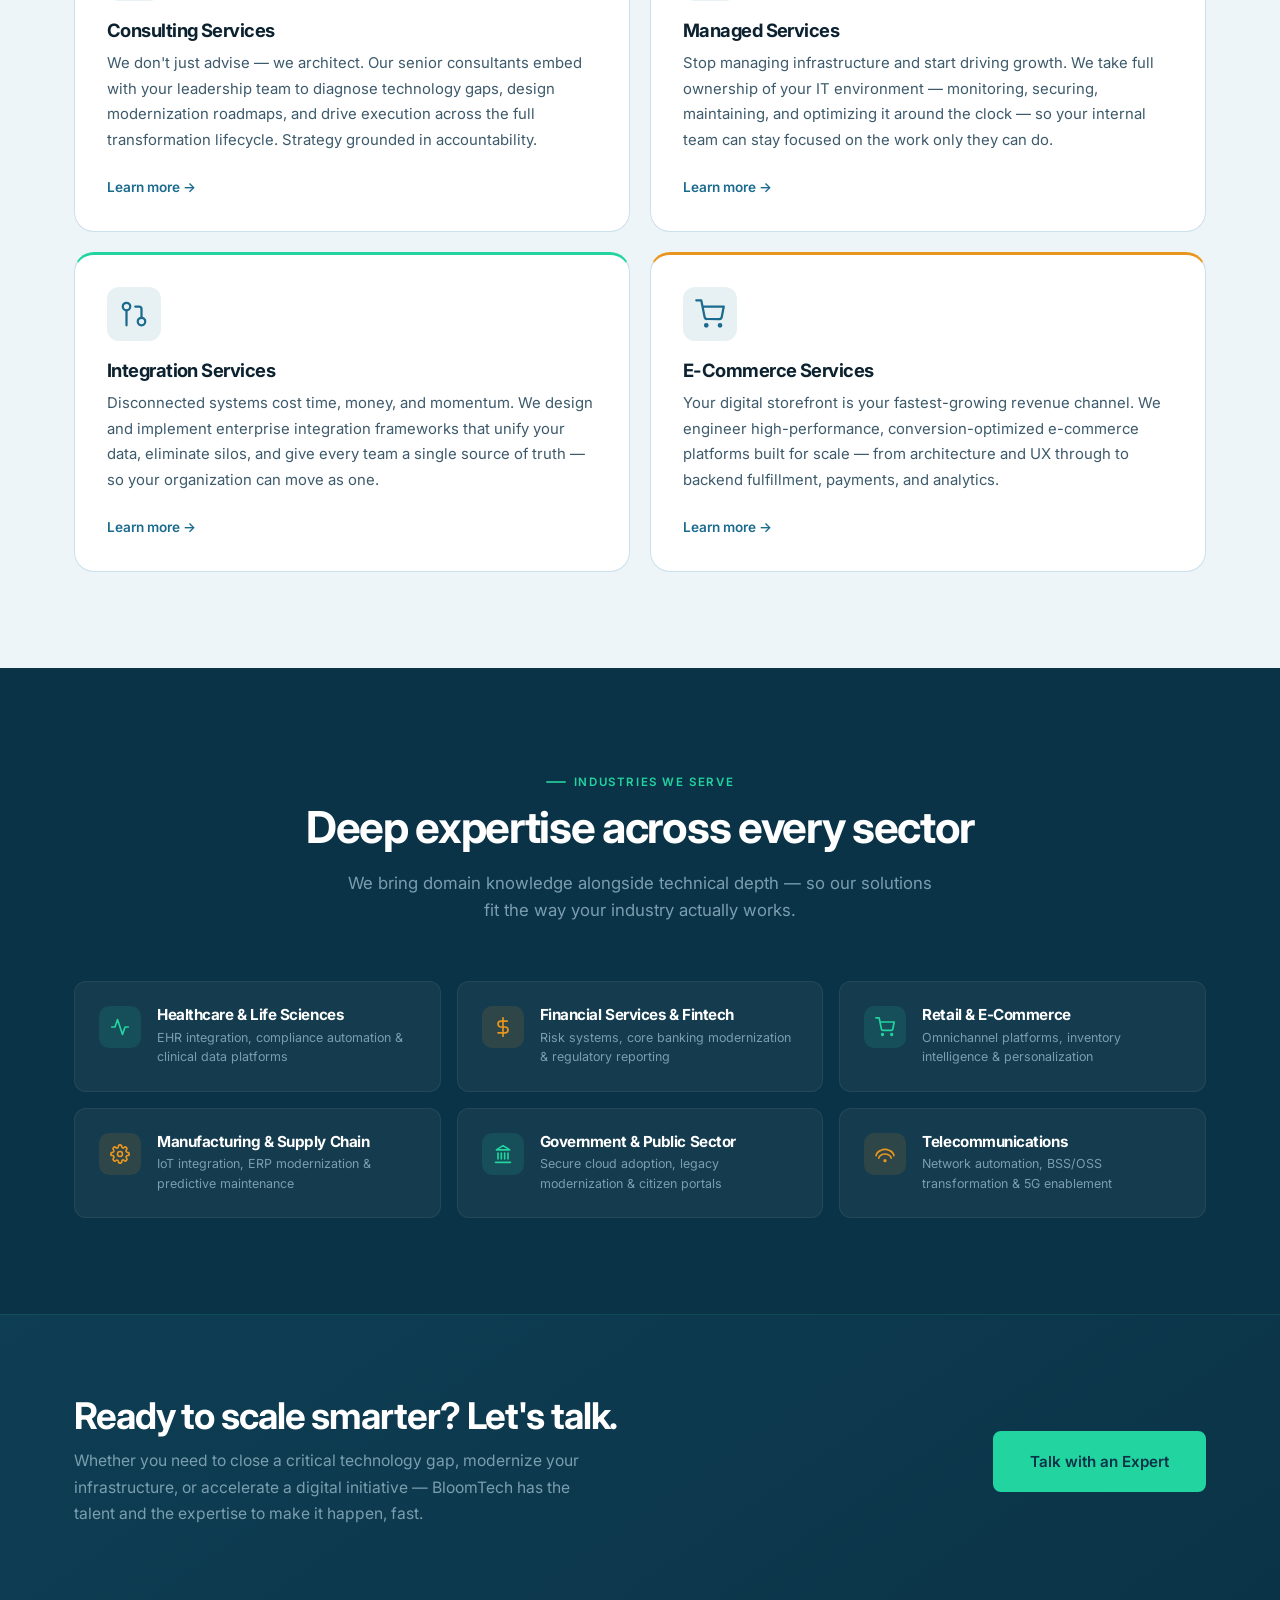
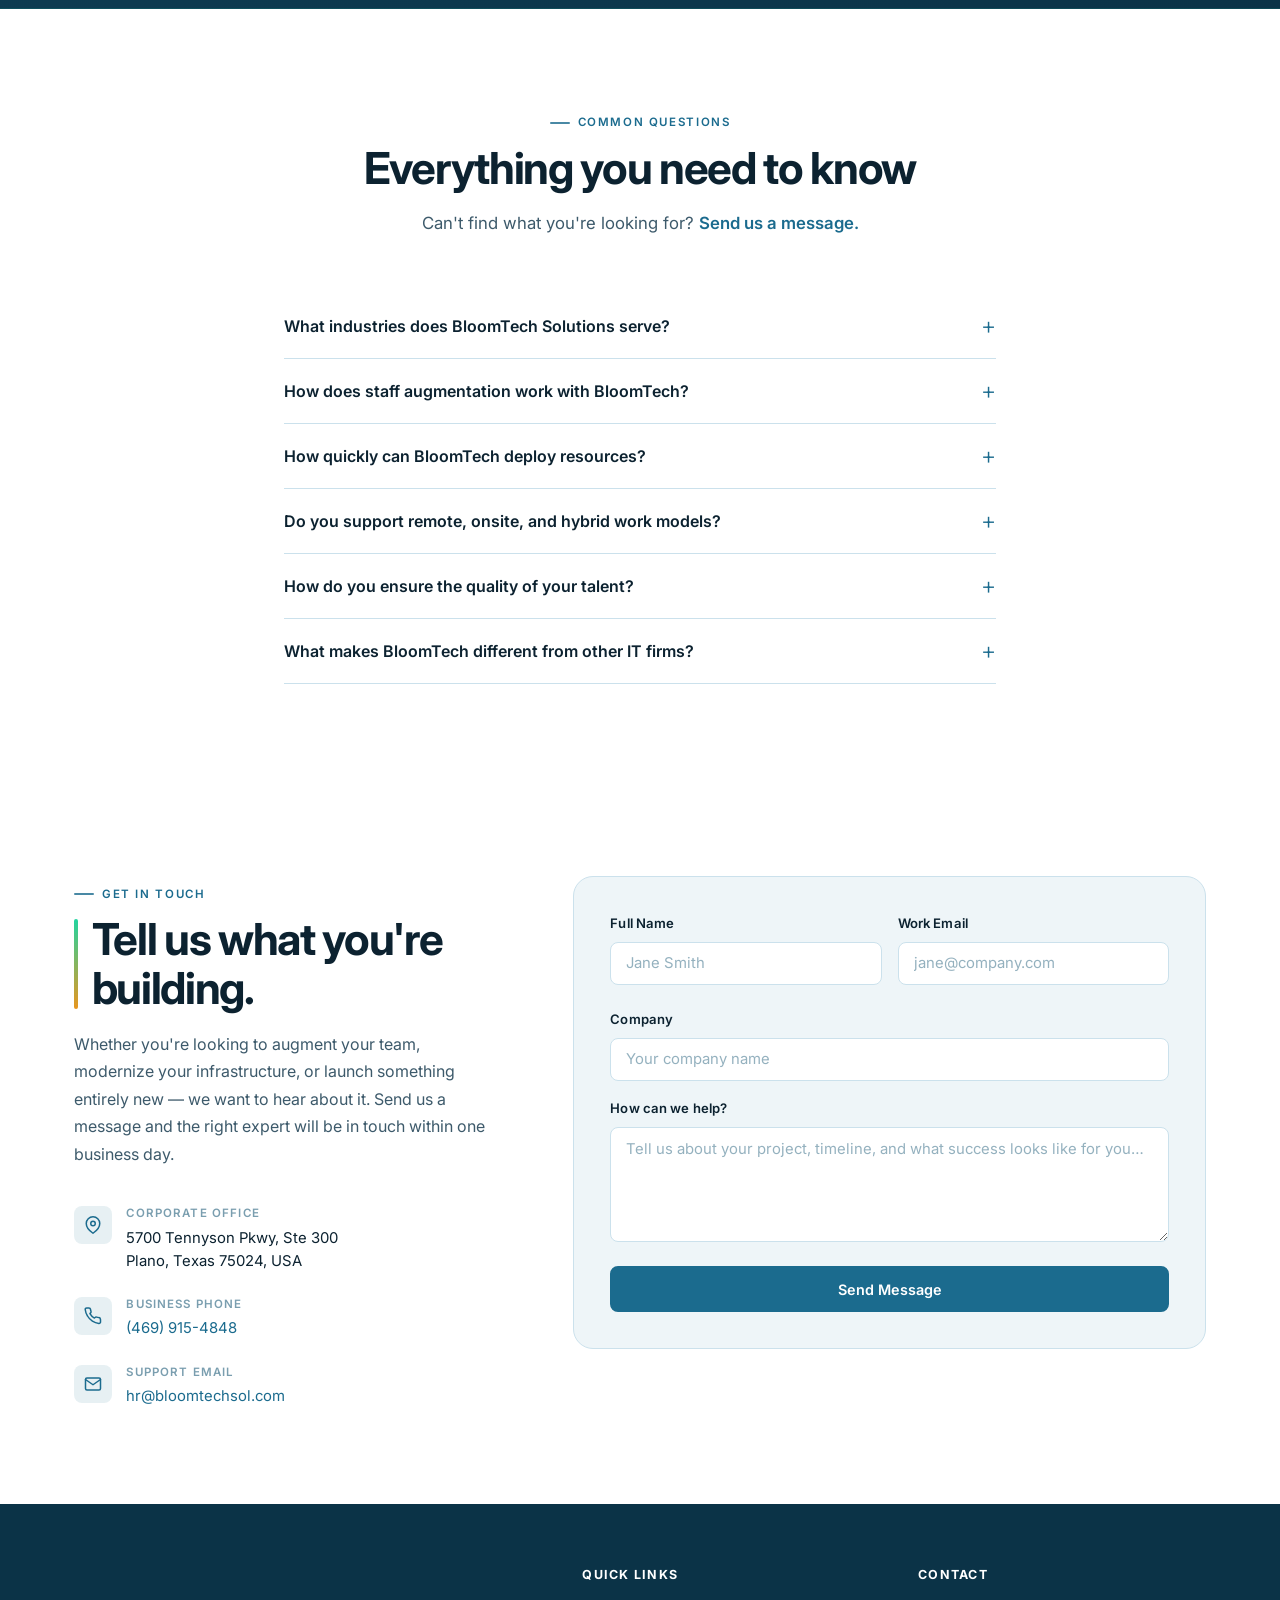
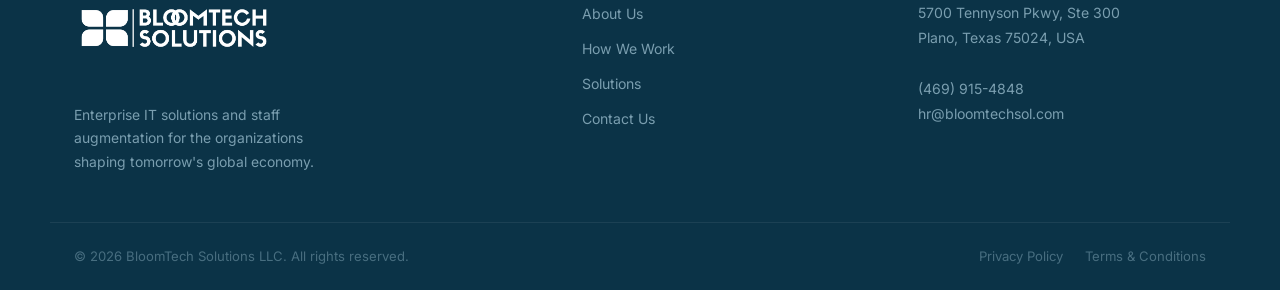
==== commit b8b0048c: "Fix favicon for Firefox: add sizes attributes and shortcut icon" ====
--- a/index.html
+++ b/index.html
@@ -7,8 +7,10 @@
   <meta name="description" content="BloomTech Solutions delivers enterprise IT consulting, managed services, systems integration, and e-commerce solutions for organizations worldwide. Headquartered in Plano, Texas.">
   <meta name="keywords" content="IT solutions, staff augmentation, IT consulting, managed services, systems integration, BloomTech Solutions, Plano Texas">
   <meta name="author" content="BloomTech Solutions LLC">
-  <link rel="icon" href="assets/icon.png" type="image/png">
-  <link rel="apple-touch-icon" href="assets/icon.png">
+  <link rel="icon" type="image/png" sizes="512x512" href="assets/icon.png">
+  <link rel="icon" type="image/png" sizes="192x192" href="assets/icon.png">
+  <link rel="shortcut icon" href="assets/icon.png">
+  <link rel="apple-touch-icon" sizes="512x512" href="assets/icon.png">
   <link rel="preconnect" href="https://fonts.googleapis.com">
   <link rel="preconnect" href="https://fonts.gstatic.com" crossorigin>
   <link href="https://fonts.googleapis.com/css2?family=Inter:wght@300;400;500;600;700;800&family=Space+Grotesk:wght@400;500;600&display=swap" rel="stylesheet">
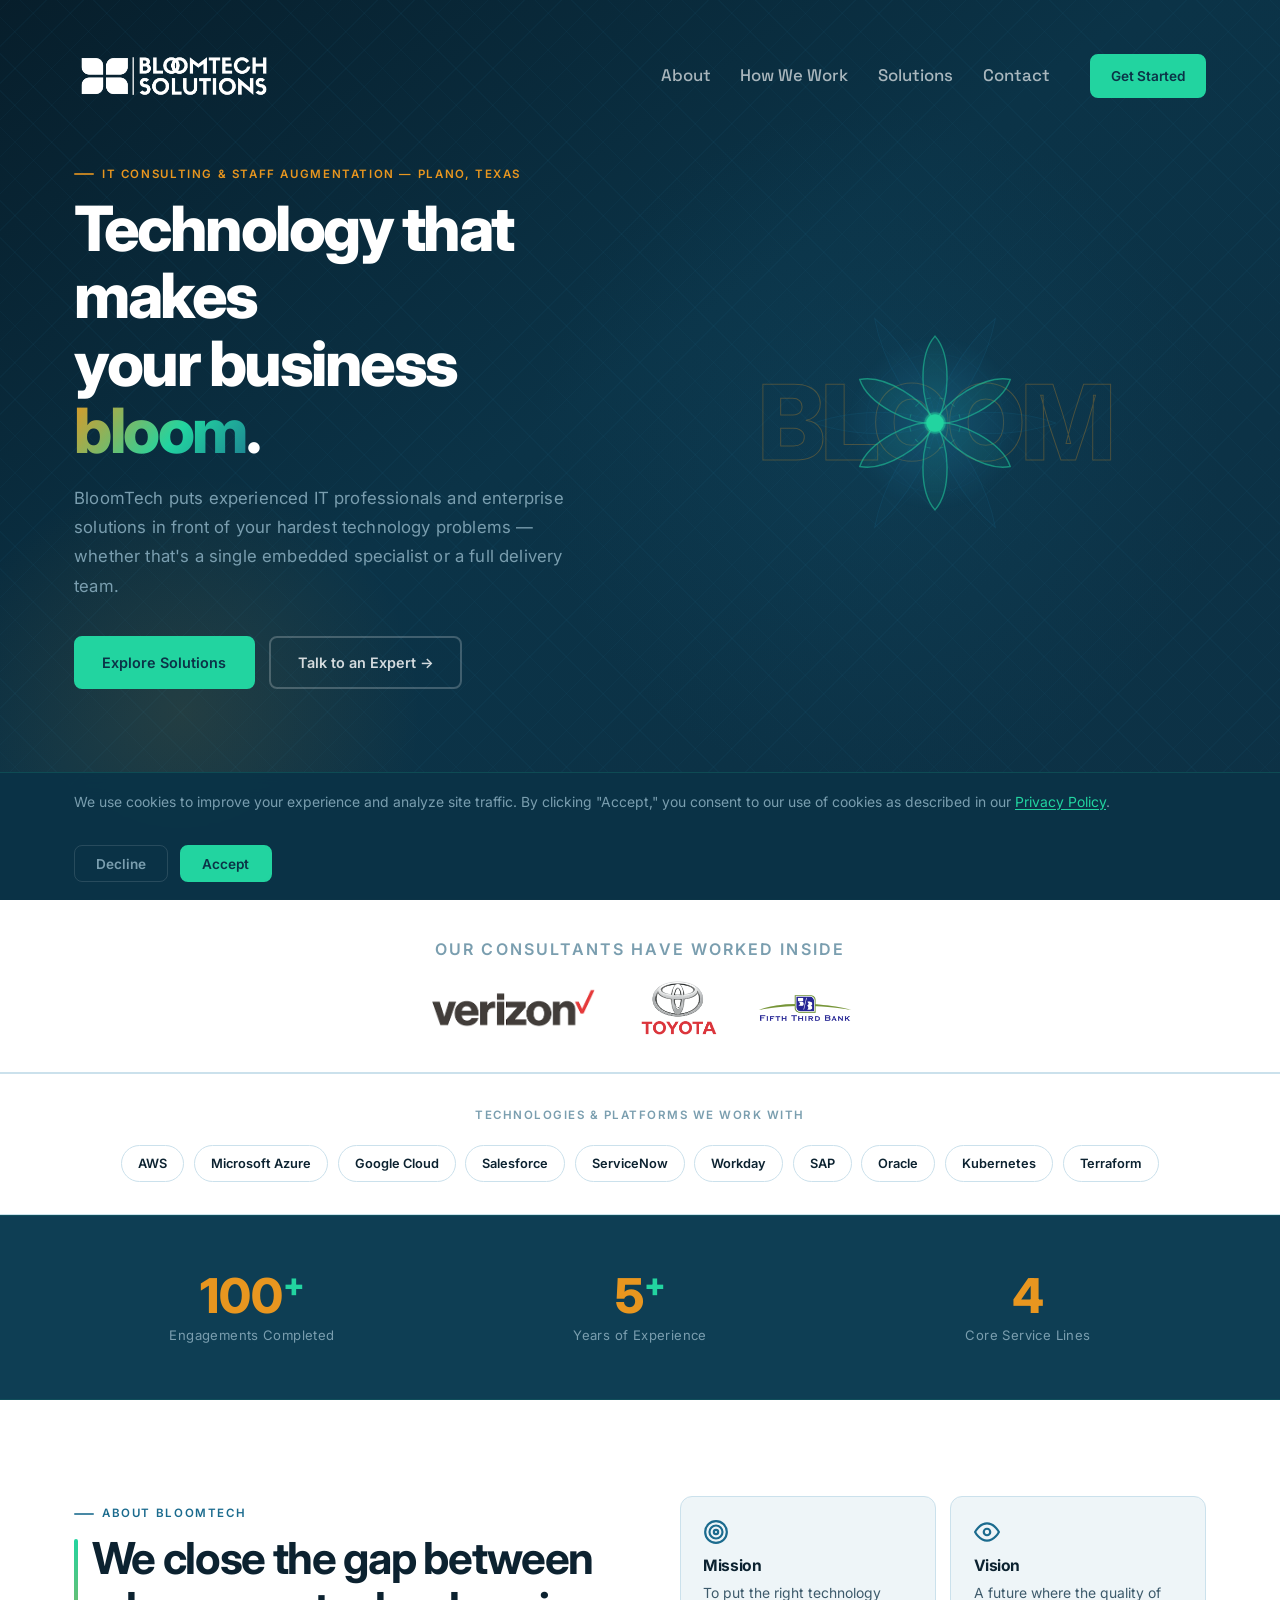
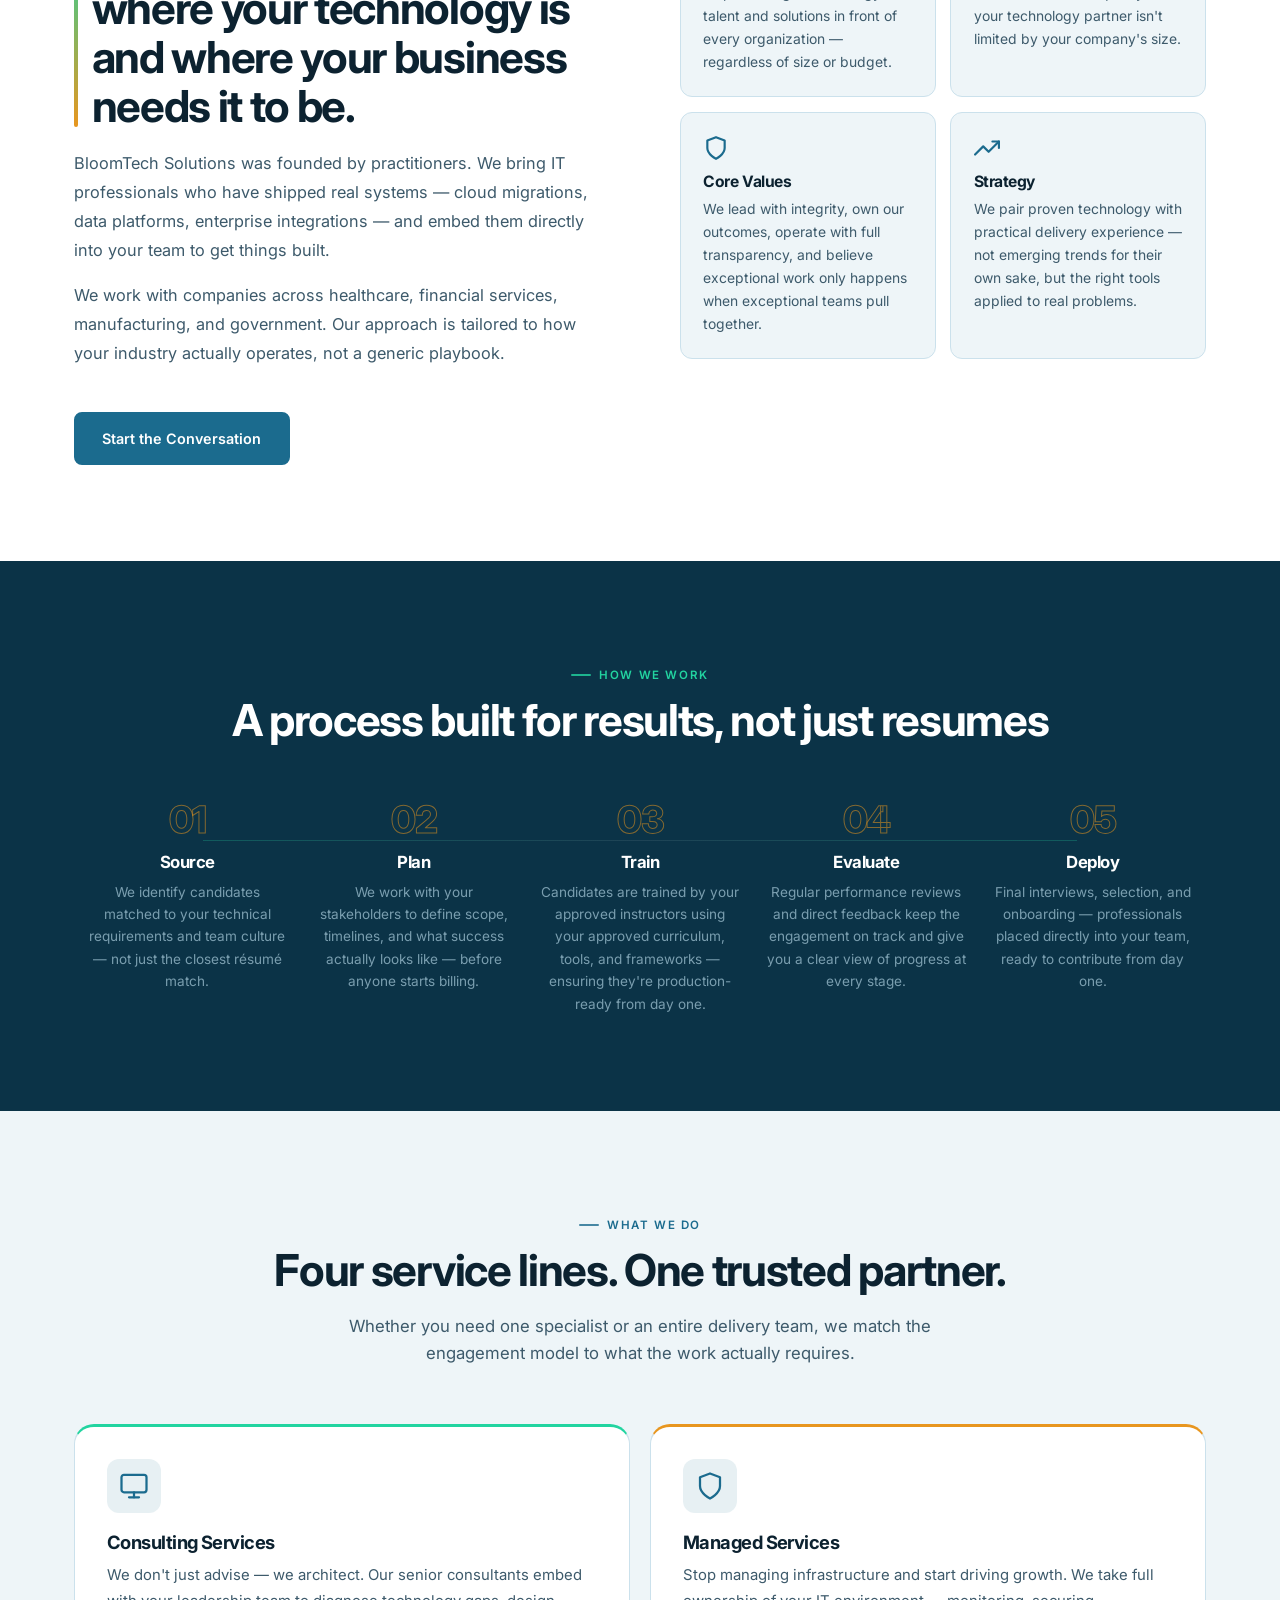
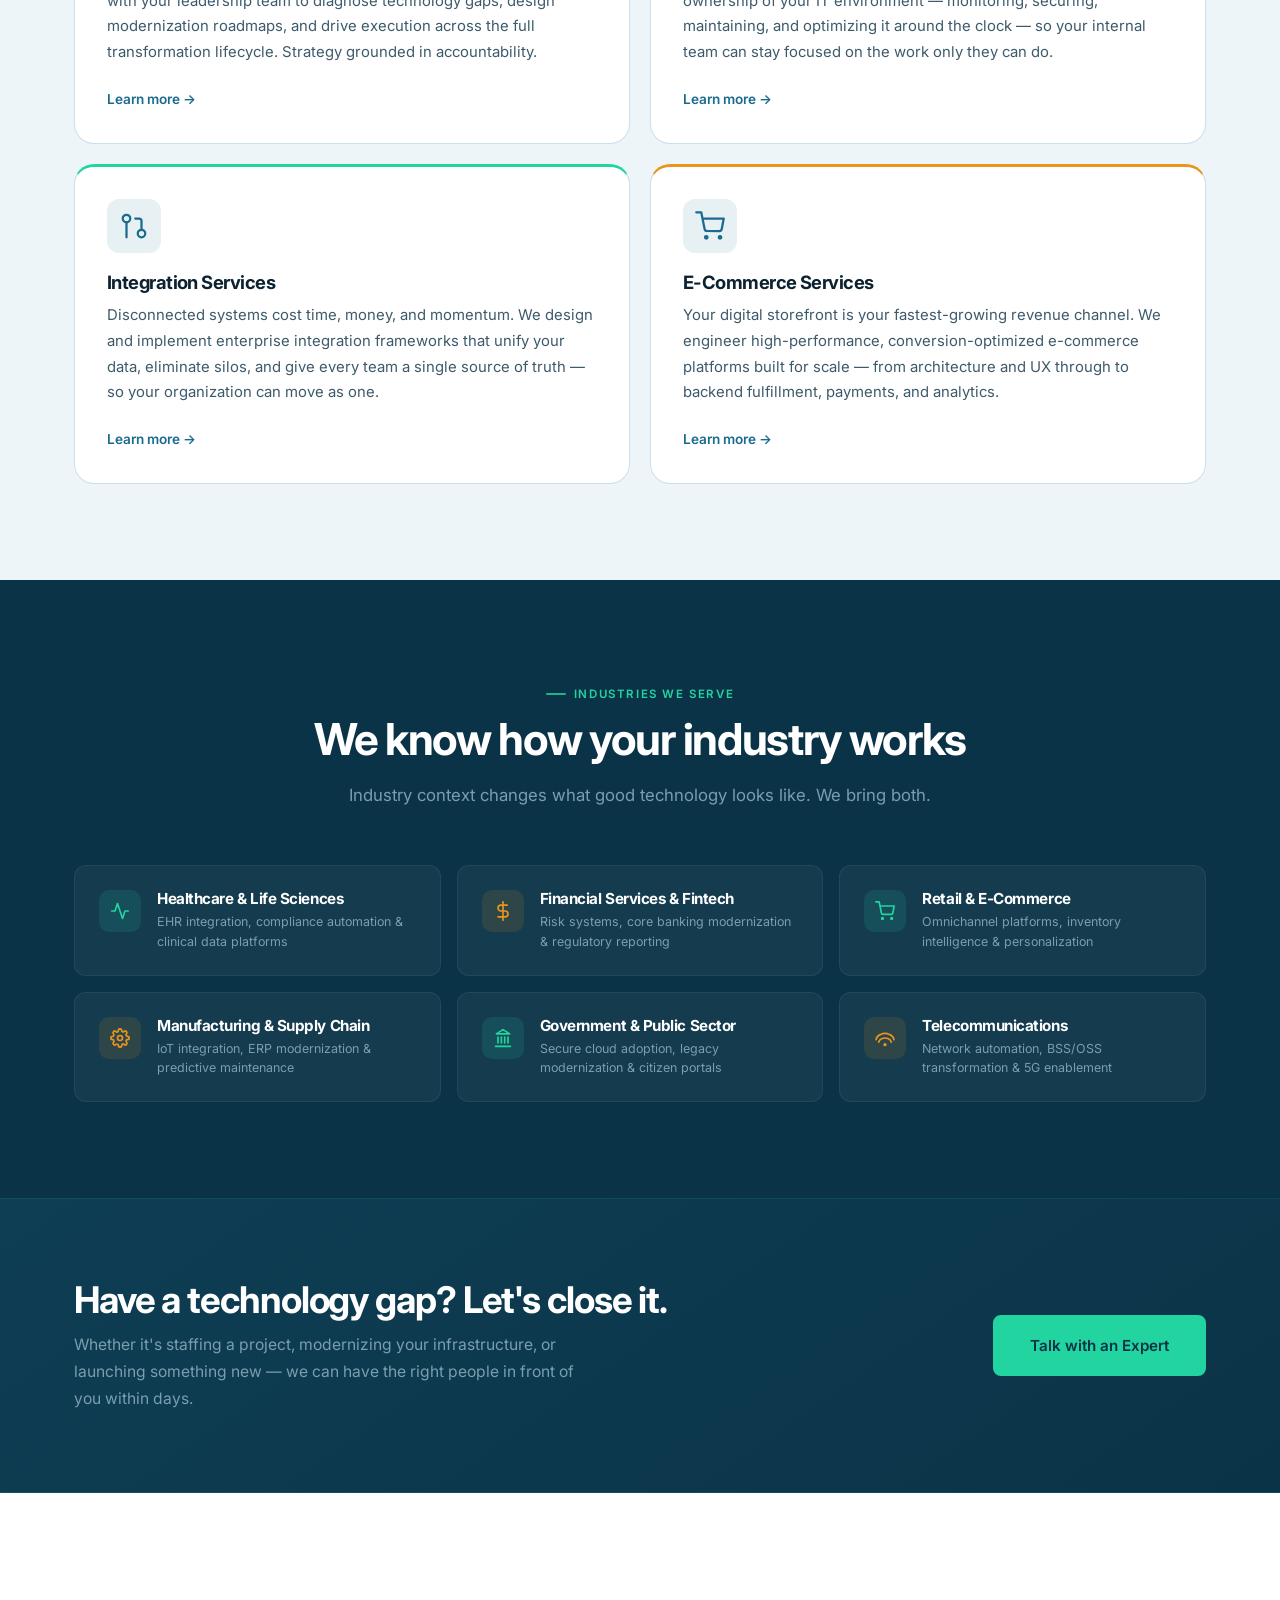
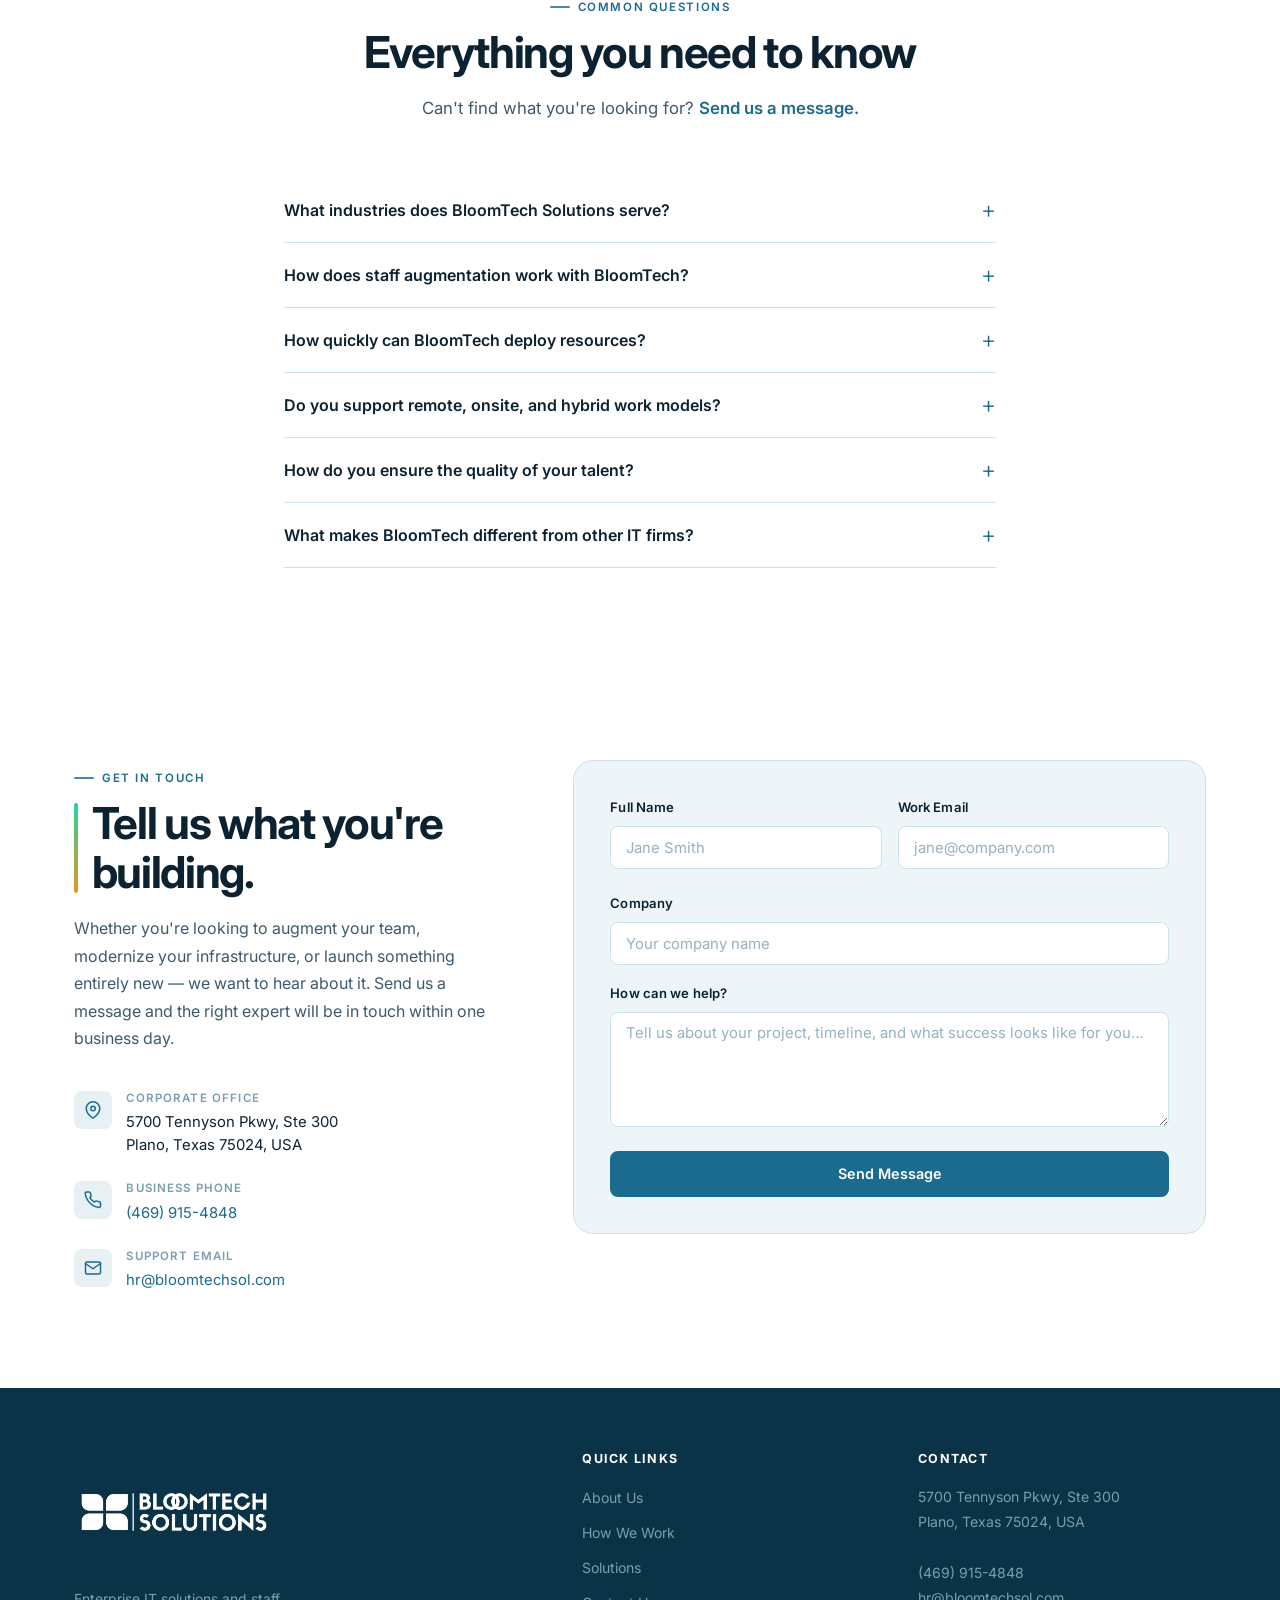
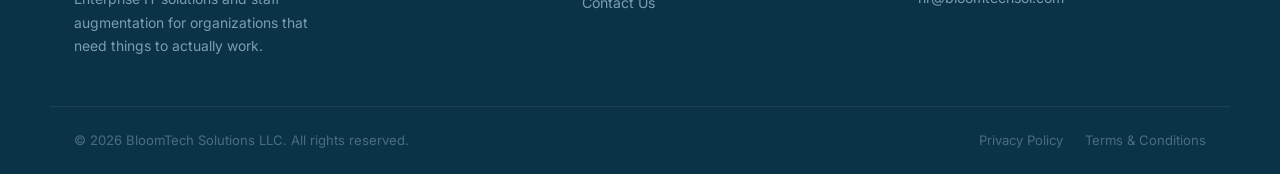
==== commit 9fe176b3: "Tighten copy across all sections; remove fabricated 98% retention stat" ====
--- a/index.html
+++ b/index.html
@@ -102,12 +102,12 @@
 
       <!-- Copy -->
       <div class="hero__copy">
-        <span class="eyebrow">Trusted Global IT Services &amp; Staff Augmentation</span>
+        <span class="eyebrow">IT Consulting &amp; Staff Augmentation — Plano, Texas</span>
         <h1 class="hero__headline">
           Technology that makes<br>your business
           <span class="gradient-text"> bloom</span>.
         </h1>
-        <p class="hero__sub">From targeted staff augmentation to full-scale digital transformation, BloomTech equips forward-thinking organizations with the technology talent and enterprise IT solutions they need to compete — and win — on a global stage.</p>
+        <p class="hero__sub">BloomTech puts experienced IT professionals and enterprise solutions in front of your hardest technology problems — whether that's a single embedded specialist or a full delivery team.</p>
         <div class="hero__actions">
           <a href="#solutions" class="btn btn--mint">Explore Solutions</a>
           <a href="#contact"   class="btn btn--ghost">Talk to an Expert →</a>
@@ -269,7 +269,7 @@
   <!-- CLIENTS -->
   <section class="clients" aria-label="Client experience">
     <div class="container clients__inner">
-      <p class="clients__label">Our consultants have supported teams at</p>
+      <p class="clients__label">Our consultants have worked inside</p>
       <div class="clients__logos">
         <img class="clients__logo" src="assets/verizon.png"   alt="Verizon"          loading="lazy">
         <img class="clients__logo" src="assets/toyota.png"    alt="Toyota"           loading="lazy">
@@ -303,7 +303,6 @@
       <div class="stat"><div class="stat__number" data-count="100" data-suffix="+">0+</div><div class="stat__label">Engagements Completed</div></div>
       <div class="stat"><div class="stat__number" data-count="5"   data-suffix="+">0+</div><div class="stat__label">Years of Experience</div></div>
       <div class="stat"><div class="stat__number" data-count="4"   data-suffix="">0</div><div class="stat__label">Core Service Lines</div></div>
-      <div class="stat"><div class="stat__number" data-count="98"  data-suffix="%">0%</div><div class="stat__label">Client Retention Rate</div></div>
     </div>
   </section>
 
@@ -312,21 +311,21 @@
     <div class="container about__inner">
       <div class="about__copy">
         <span class="eyebrow eyebrow--brand">About BloomTech</span>
-        <h2 class="section-heading" id="about-heading">Your strategic technology partner for what comes next</h2>
-        <p>BloomTech Solutions was built to close the gap between ambitious business goals and the technology needed to achieve them. We operate at the intersection of talent, innovation, and execution — deploying world-class IT professionals and enterprise-grade solutions that move the needle where it matters most.</p>
-        <p>Backed by deep industry partnerships, a rigorous delivery methodology, and a global bench of certified technology professionals, we give organizations of every size the capability to scale faster, operate smarter, and stay decisively ahead in an increasingly competitive digital landscape.</p>
+        <h2 class="section-heading" id="about-heading">We close the gap between where your technology is and where your business needs it to be.</h2>
+        <p>BloomTech Solutions was founded by practitioners. We bring IT professionals who have shipped real systems — cloud migrations, data platforms, enterprise integrations — and embed them directly into your team to get things built.</p>
+        <p>We work with companies across healthcare, financial services, manufacturing, and government. Our approach is tailored to how your industry actually operates, not a generic playbook.</p>
         <a href="#contact" class="btn btn--brand about__btn">Start the Conversation</a>
       </div>
       <div class="about__values">
         <div class="value-card">
           <div class="value-card__icon"><svg width="26" height="26" viewBox="0 0 24 24" fill="none" stroke="currentColor" stroke-width="2" stroke-linecap="round" stroke-linejoin="round"><circle cx="12" cy="12" r="10"/><circle cx="12" cy="12" r="6"/><circle cx="12" cy="12" r="2"/></svg></div>
           <h3 class="value-card__title">Mission</h3>
-          <p class="value-card__text">To make enterprise-grade technology accessible and cost-effective for businesses at every stage of growth — without compromise.</p>
+          <p class="value-card__text">To put the right technology talent and solutions in front of every organization — regardless of size or budget.</p>
         </div>
         <div class="value-card">
           <div class="value-card__icon"><svg width="26" height="26" viewBox="0 0 24 24" fill="none" stroke="currentColor" stroke-width="2" stroke-linecap="round" stroke-linejoin="round"><path d="M1 12s4-8 11-8 11 8 11 8-4 8-11 8-11-8-11-8z"/><circle cx="12" cy="12" r="3"/></svg></div>
           <h3 class="value-card__title">Vision</h3>
-          <p class="value-card__text">A world where technology levels the playing field — creating equal access to opportunity, innovation, and lasting impact for people and organizations everywhere.</p>
+          <p class="value-card__text">A future where the quality of your technology partner isn't limited by your company's size.</p>
         </div>
         <div class="value-card">
           <div class="value-card__icon"><svg width="26" height="26" viewBox="0 0 24 24" fill="none" stroke="currentColor" stroke-width="2" stroke-linecap="round" stroke-linejoin="round"><path d="M12 22s8-4 8-10V5l-8-3-8 3v7c0 6 8 10 8 10z"/></svg></div>
@@ -336,7 +335,7 @@
         <div class="value-card">
           <div class="value-card__icon"><svg width="26" height="26" viewBox="0 0 24 24" fill="none" stroke="currentColor" stroke-width="2" stroke-linecap="round" stroke-linejoin="round"><polyline points="23 6 13.5 15.5 8.5 10.5 1 18"/><polyline points="17 6 23 6 23 12"/></svg></div>
           <h3 class="value-card__title">Strategy</h3>
-          <p class="value-card__text">We stay at the frontier — pairing current and next-generation technologies with battle-tested industry expertise to build solutions that are ready for whatever comes next.</p>
+          <p class="value-card__text">We pair proven technology with practical delivery experience — not emerging trends for their own sake, but the right tools applied to real problems.</p>
         </div>
       </div>
     </div>
@@ -353,13 +352,13 @@
         <div class="process__step">
           <div class="process__num">01</div>
           <h3 class="process__title">Source</h3>
-          <p class="process__text">We identify and rigorously vet top-tier candidates matched precisely to your technical requirements, team culture, and long-term organizational goals.</p>
+          <p class="process__text">We identify candidates matched to your technical requirements and team culture — not just the closest résumé match.</p>
         </div>
         <div class="process__connector" aria-hidden="true"></div>
         <div class="process__step">
           <div class="process__num">02</div>
           <h3 class="process__title">Plan</h3>
-          <p class="process__text">A structured discovery engagement with your stakeholders to align on program scope, define success metrics, and build an engagement model that fits your organization.</p>
+          <p class="process__text">We work with your stakeholders to define scope, timelines, and what success actually looks like — before anyone starts billing.</p>
         </div>
         <div class="process__connector" aria-hidden="true"></div>
         <div class="process__step">
@@ -371,13 +370,13 @@
         <div class="process__step">
           <div class="process__num">04</div>
           <h3 class="process__title">Evaluate</h3>
-          <p class="process__text">Continuous performance reviews and structured feedback loops keep the program on track, candidates continuously improving, and your expectations consistently exceeded.</p>
+          <p class="process__text">Regular performance reviews and direct feedback keep the engagement on track and give you a clear view of progress at every stage.</p>
         </div>
         <div class="process__connector" aria-hidden="true"></div>
         <div class="process__step">
           <div class="process__num">05</div>
           <h3 class="process__title">Deploy</h3>
-          <p class="process__text">Final candidate interviews, selection, and full onboarding — delivering skilled, thoroughly vetted professionals directly into your team, ready to contribute from week one.</p>
+          <p class="process__text">Final interviews, selection, and onboarding — professionals placed directly into your team, ready to contribute from day one.</p>
         </div>
       </div>
     </div>
@@ -389,7 +388,7 @@
       <div class="section-header">
         <span class="eyebrow eyebrow--brand">What We Do</span>
         <h2 class="section-heading" id="solutions-heading">Four service lines. One trusted partner.</h2>
-        <p class="section-sub">Whether you need specialized talent on short notice or a complete technology overhaul, BloomTech delivers the right solution at every stage of your journey.</p>
+        <p class="section-sub">Whether you need one specialist or an entire delivery team, we match the engagement model to what the work actually requires.</p>
       </div>
       <div class="solutions__grid">
 
@@ -430,8 +429,8 @@
     <div class="container">
       <div class="section-header">
         <span class="eyebrow">Industries We Serve</span>
-        <h2 class="section-heading section-heading--light" id="industries-heading">Deep expertise across every sector</h2>
-        <p class="section-sub" style="color:var(--text-muted)">We bring domain knowledge alongside technical depth — so our solutions fit the way your industry actually works.</p>
+        <h2 class="section-heading section-heading--light" id="industries-heading">We know how your industry works</h2>
+        <p class="section-sub" style="color:var(--text-muted)">Industry context changes what good technology looks like. We bring both.</p>
       </div>
       <div class="industries__grid">
 
@@ -503,8 +502,8 @@
   <section class="cta-band" aria-label="Call to action">
     <div class="container cta-band__inner">
       <div class="cta-band__copy">
-        <h2 class="cta-band__heading">Ready to scale smarter? Let's talk.</h2>
-        <p class="cta-band__sub">Whether you need to close a critical technology gap, modernize your infrastructure, or accelerate a digital initiative — BloomTech has the talent and the expertise to make it happen, fast.</p>
+        <h2 class="cta-band__heading">Have a technology gap? Let's close it.</h2>
+        <p class="cta-band__sub">Whether it's staffing a project, modernizing your infrastructure, or launching something new — we can have the right people in front of you within days.</p>
       </div>
       <a href="https://wa.me/+14699154848?text=I'd%20like%20to%20chat%20with%20you" class="btn btn--mint cta-band__btn" target="_blank" rel="noopener noreferrer">Talk with an Expert</a>
     </div>
@@ -522,12 +521,12 @@
 
         <div class="faq__item">
           <button class="faq__q" aria-expanded="false">What industries does BloomTech Solutions serve?</button>
-          <div class="faq__a" role="region">We partner with organizations across Healthcare &amp; Life Sciences, Financial Services, Retail &amp; E-Commerce, Manufacturing &amp; Supply Chain, Government, and Telecommunications — bringing deep domain knowledge alongside technical expertise to every engagement.</div>
+          <div class="faq__a" role="region">Healthcare &amp; Life Sciences, Financial Services, Retail &amp; E-Commerce, Manufacturing &amp; Supply Chain, Government, and Telecommunications. Within each, we understand the systems, compliance constraints, and delivery pressures that shape the work.</div>
         </div>
 
         <div class="faq__item">
           <button class="faq__q" aria-expanded="false">How does staff augmentation work with BloomTech?</button>
-          <div class="faq__a" role="region">We embed pre-vetted IT professionals directly into your existing team, under your management. You get the exact skills you need on demand — without the overhead of permanent headcount. Engagements can run from a few weeks to multi-year programs depending on your goals.</div>
+          <div class="faq__a" role="region">You tell us the role, the skills, and the timeline. We find the person, handle the vetting, and embed them directly into your team under your management. No permanent headcount, no long-term commitment — just the skills you need, when you need them.</div>
         </div>
 
         <div class="faq__item">
@@ -542,7 +541,7 @@
 
         <div class="faq__item">
           <button class="faq__q" aria-expanded="false">How do you ensure the quality of your talent?</button>
-          <div class="faq__a" role="region">Every candidate goes through a multi-stage process: technical skills screening, live problem-solving assessments, background checks, and communication evaluation.</div>
+          <div class="faq__a" role="region">We screen for the actual skills the role requires — technical assessments, live problem-solving, background checks, and a conversation about how they work with teams. We don't just match keywords on a résumé.</div>
         </div>
 
         <div class="faq__item">
@@ -600,7 +599,7 @@
         <a href="#home" aria-label="BloomTech Solutions">
           <img src="assets/logo.png" alt="BloomTech Solutions" class="footer__logo-img">
         </a>
-        <p class="footer__tagline">Enterprise IT solutions and staff augmentation for the organizations shaping tomorrow's global economy.</p>
+        <p class="footer__tagline">Enterprise IT solutions and staff augmentation for organizations that need things to actually work.</p>
       </div>
       <div class="footer__col">
         <h3 class="footer__col-title">Quick Links</h3>
--- a/style.css
+++ b/style.css
@@ -565,7 +565,7 @@
   border-top:    1px solid rgba(34, 212, 160, 0.10);
   border-bottom: 1px solid rgba(34, 212, 160, 0.10);
 }
-.stats__grid { display: grid; grid-template-columns: repeat(4, 1fr); gap: 2rem; }
+.stats__grid { display: grid; grid-template-columns: repeat(3, 1fr); gap: 2rem; }
 .stat { text-align: center; }
 .stat__number { font-family: var(--font-display); font-size: clamp(2rem, 3.8vw, 3rem); font-weight: 800; color: var(--amber); line-height: 1; margin-bottom: 0.35rem; }
 .stat__accent { color: var(--mint); font-size: 0.68em; vertical-align: super; }
@@ -977,7 +977,7 @@
   .nav__link { font-size: 1.05rem; padding: 0.8rem 0; border-bottom: 1px solid var(--border-dark); color: rgba(255,255,255,0.75); }
   .nav__burger { display: flex; z-index: 101; }
   .nav__cta    { display: none; }
-  .stats__grid { grid-template-columns: repeat(2, 1fr); gap: 1.5rem; }
+  .stats__grid { grid-template-columns: repeat(3, 1fr); gap: 1.5rem; }
   .about__values { grid-template-columns: 1fr; }
   .process__steps { flex-direction: column; align-items: center; gap: 0; }
   .process__steps::before { display: none; }
@@ -1005,6 +1005,7 @@
   .hero__actions  { flex-direction: column; }
   .hero__actions .btn { width: 100%; justify-content: center; }
   .contact__form-wrap { padding: 1.5rem; }
+  .stats__grid { grid-template-columns: 1fr; }
 }
 
 
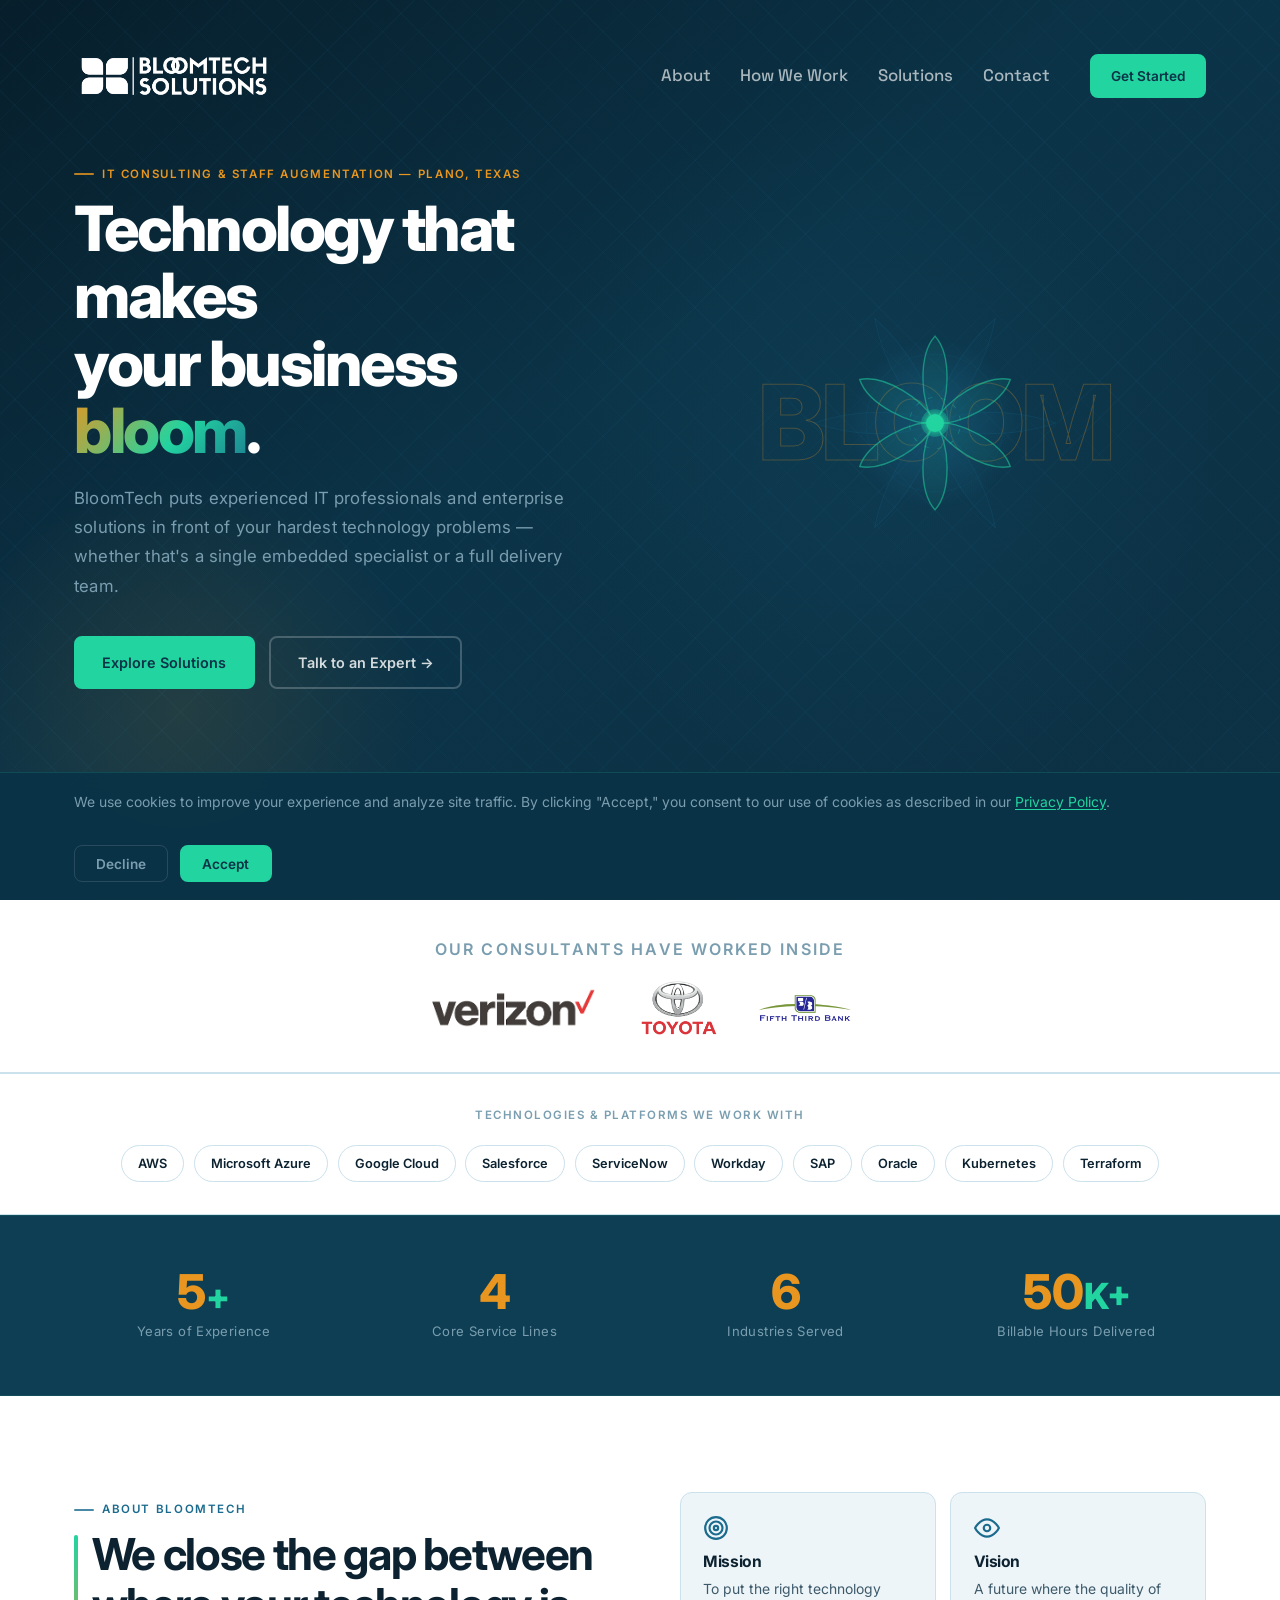
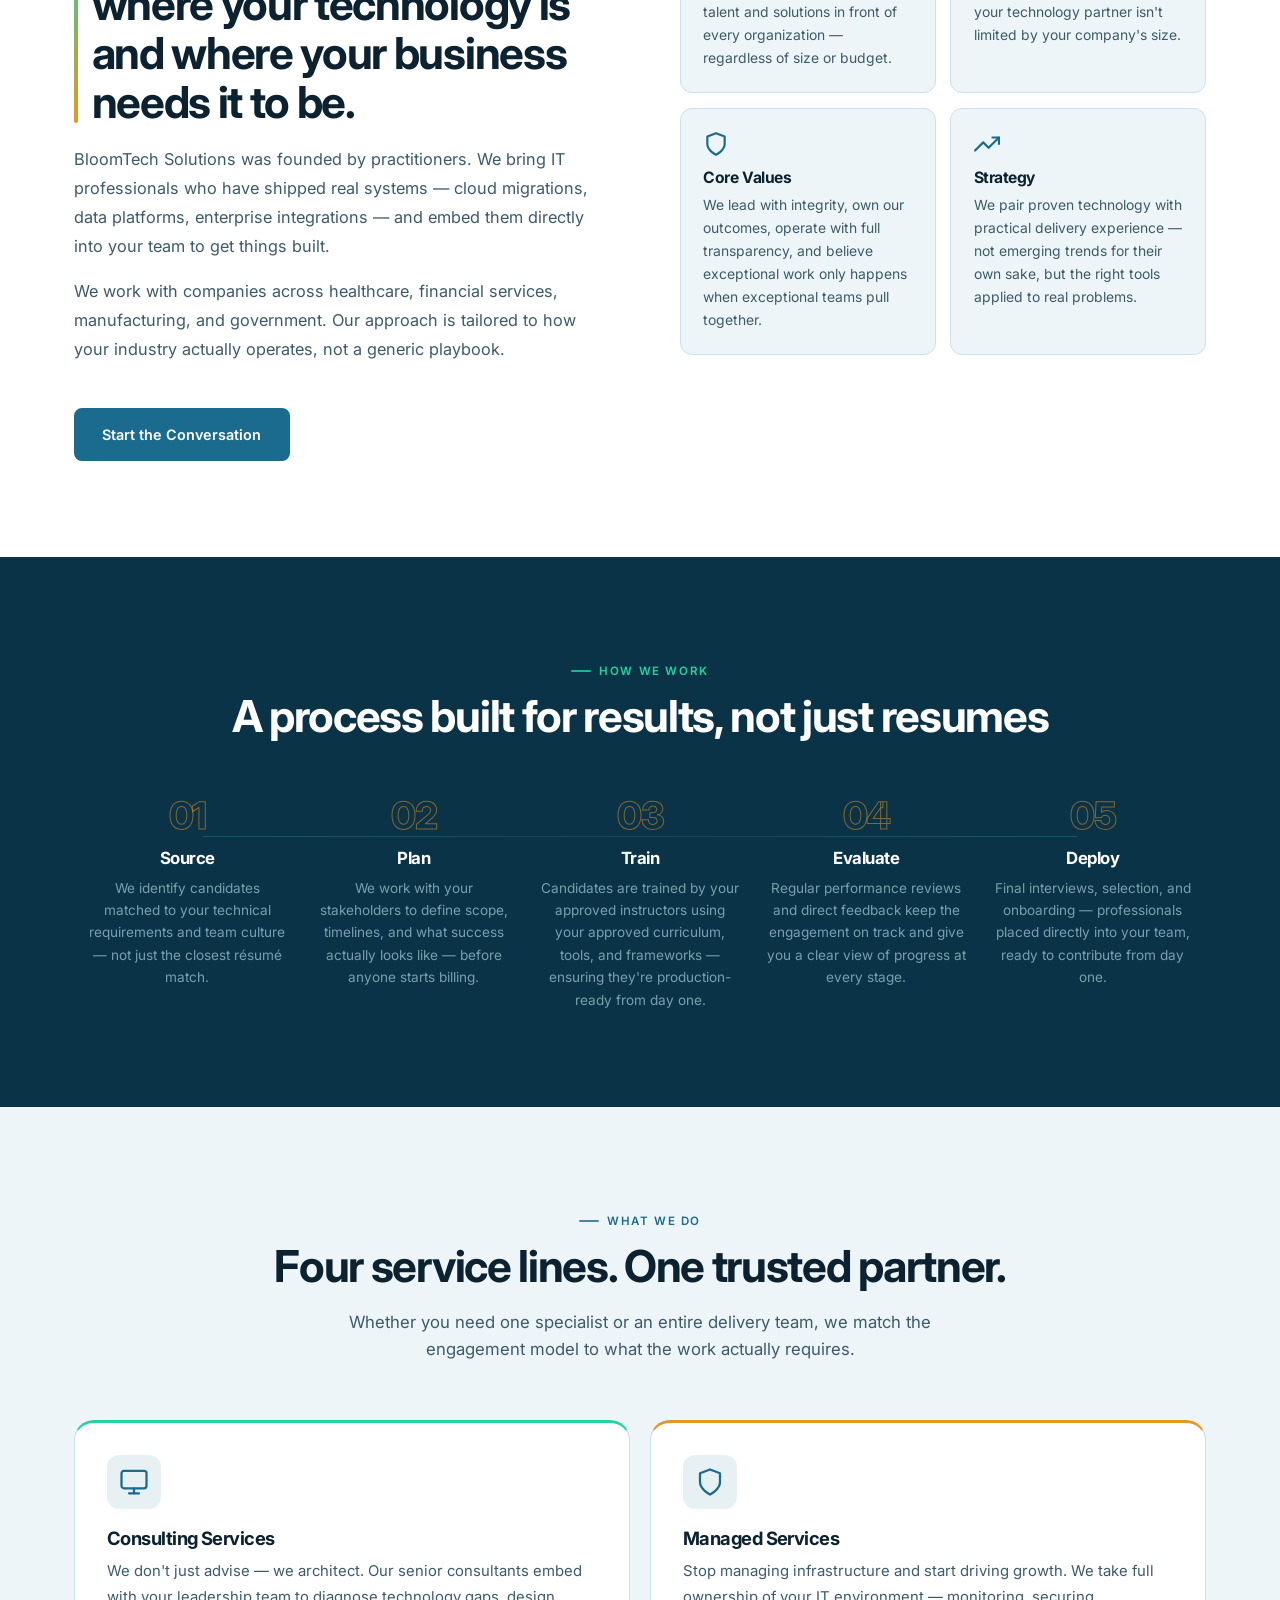
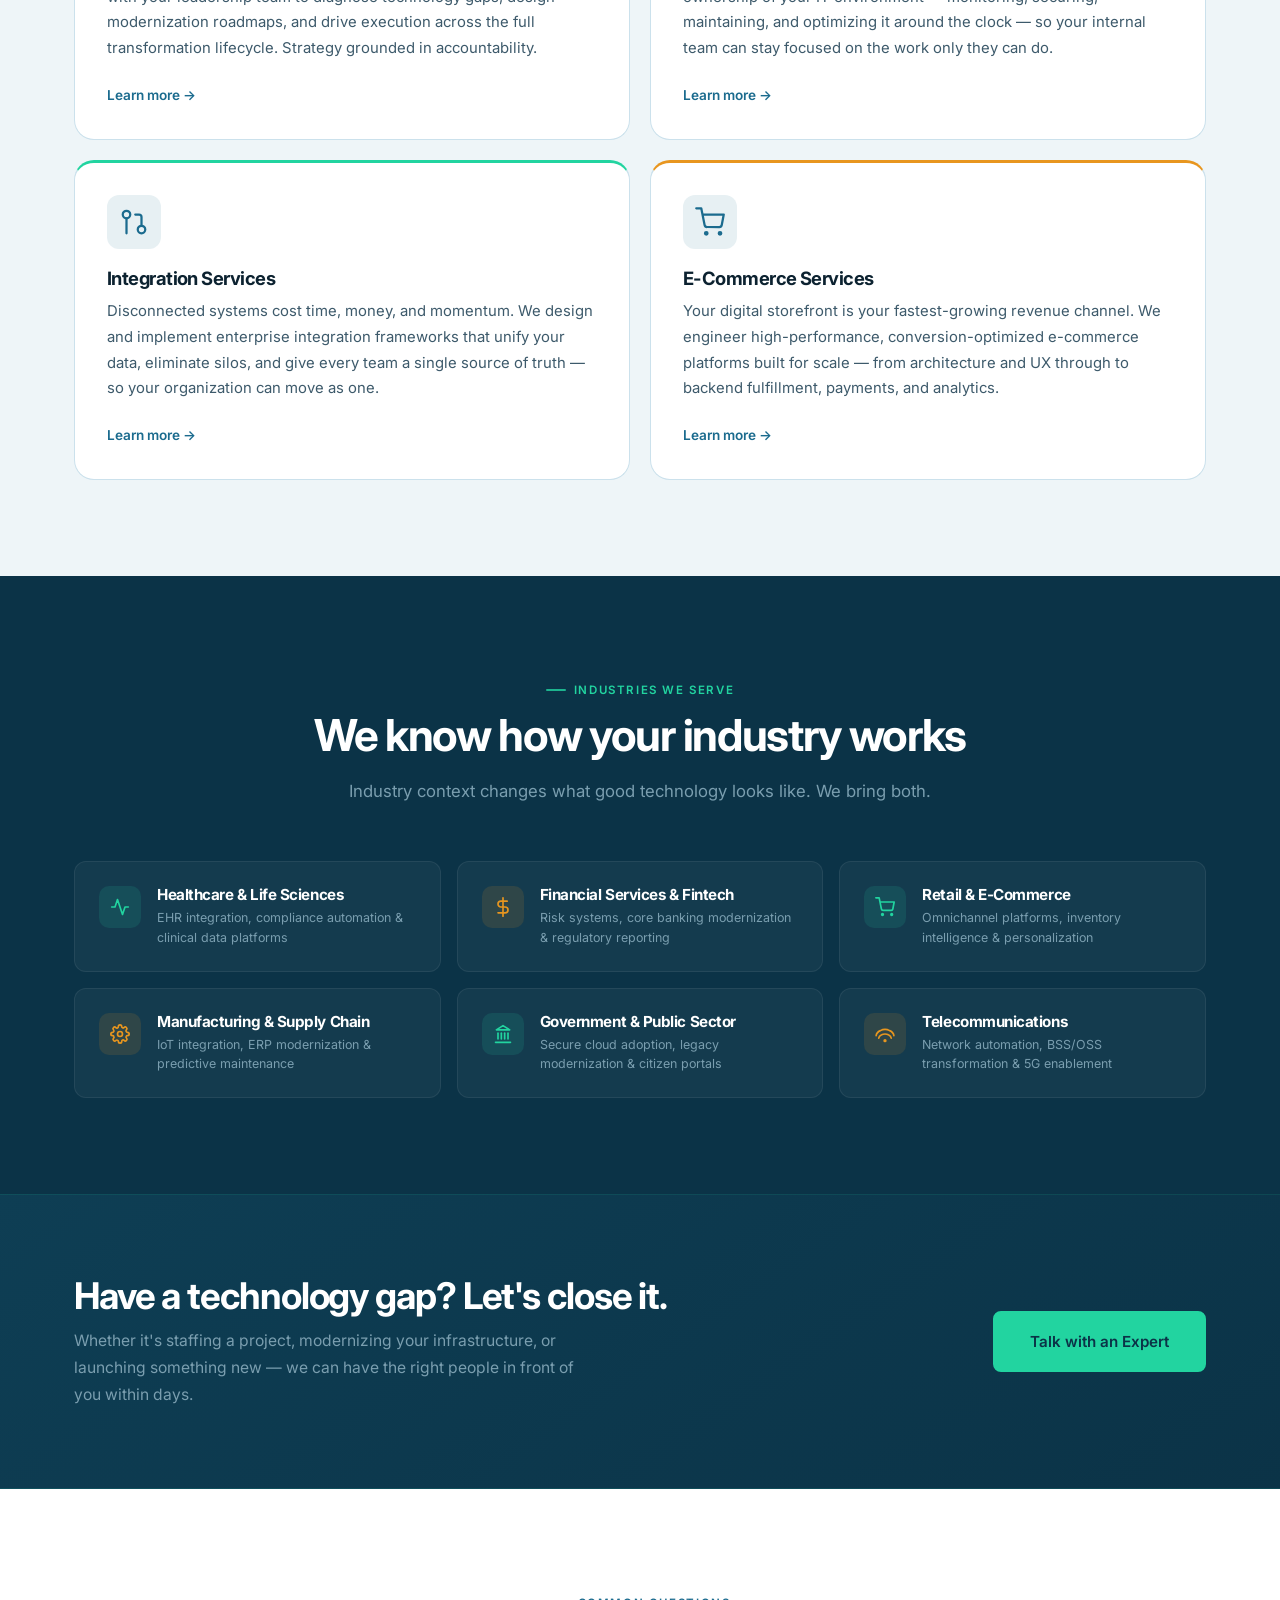
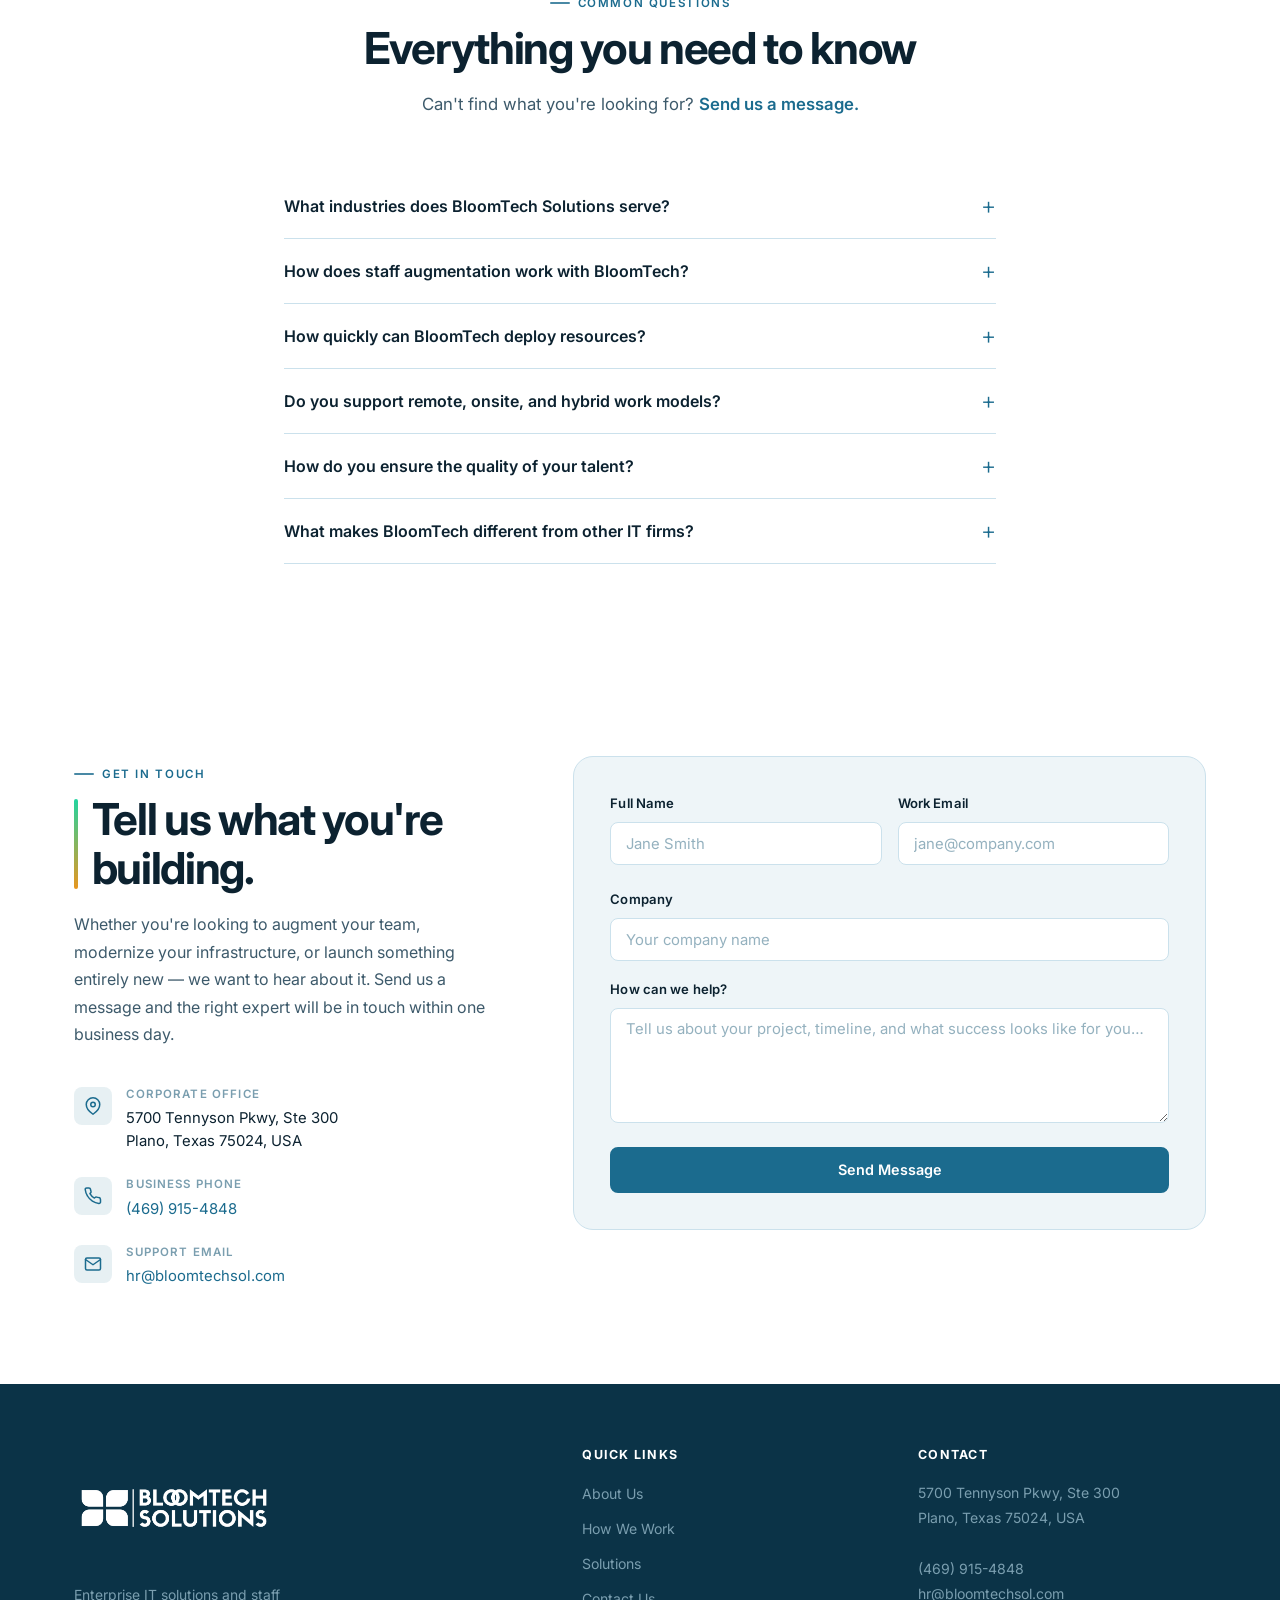
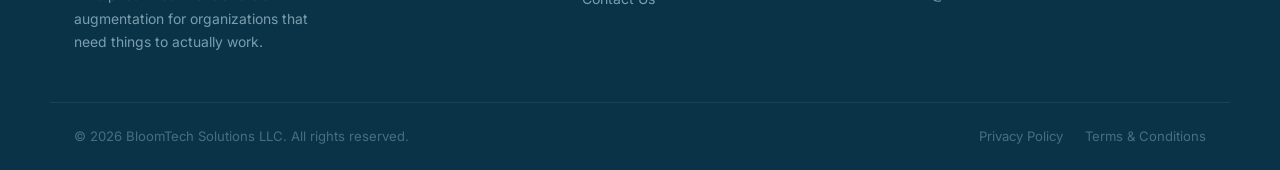
==== commit b0395c9d: "Update stats: add industries served and 50K+ billable hours; fix accent alignment" ====
--- a/index.html
+++ b/index.html
@@ -300,9 +300,10 @@
   <!-- STATS -->
   <section class="stats" aria-label="Company highlights">
     <div class="container stats__grid">
-      <div class="stat"><div class="stat__number" data-count="100" data-suffix="+">0+</div><div class="stat__label">Engagements Completed</div></div>
-      <div class="stat"><div class="stat__number" data-count="5"   data-suffix="+">0+</div><div class="stat__label">Years of Experience</div></div>
-      <div class="stat"><div class="stat__number" data-count="4"   data-suffix="">0</div><div class="stat__label">Core Service Lines</div></div>
+      <div class="stat"><div class="stat__number" data-count="5"  data-suffix="+">0+</div><div class="stat__label">Years of Experience</div></div>
+      <div class="stat"><div class="stat__number" data-count="4"  data-suffix="">0</div><div class="stat__label">Core Service Lines</div></div>
+      <div class="stat"><div class="stat__number" data-count="6"  data-suffix="">0</div><div class="stat__label">Industries Served</div></div>
+      <div class="stat"><div class="stat__number" data-count="50" data-suffix="K+">0K+</div><div class="stat__label">Billable Hours Delivered</div></div>
     </div>
   </section>
 
--- a/style.css
+++ b/style.css
@@ -565,10 +565,10 @@
   border-top:    1px solid rgba(34, 212, 160, 0.10);
   border-bottom: 1px solid rgba(34, 212, 160, 0.10);
 }
-.stats__grid { display: grid; grid-template-columns: repeat(3, 1fr); gap: 2rem; }
+.stats__grid { display: grid; grid-template-columns: repeat(4, 1fr); gap: 2rem; }
 .stat { text-align: center; }
 .stat__number { font-family: var(--font-display); font-size: clamp(2rem, 3.8vw, 3rem); font-weight: 800; color: var(--amber); line-height: 1; margin-bottom: 0.35rem; }
-.stat__accent { color: var(--mint); font-size: 0.68em; vertical-align: super; }
+.stat__accent { color: var(--mint); font-size: 0.75em; vertical-align: baseline; }
 .stat__label  { font-size: 0.82rem; color: var(--text-muted); letter-spacing: 0.03em; }
 
 
@@ -977,7 +977,7 @@
   .nav__link { font-size: 1.05rem; padding: 0.8rem 0; border-bottom: 1px solid var(--border-dark); color: rgba(255,255,255,0.75); }
   .nav__burger { display: flex; z-index: 101; }
   .nav__cta    { display: none; }
-  .stats__grid { grid-template-columns: repeat(3, 1fr); gap: 1.5rem; }
+  .stats__grid { grid-template-columns: repeat(2, 1fr); gap: 1.5rem; }
   .about__values { grid-template-columns: 1fr; }
   .process__steps { flex-direction: column; align-items: center; gap: 0; }
   .process__steps::before { display: none; }
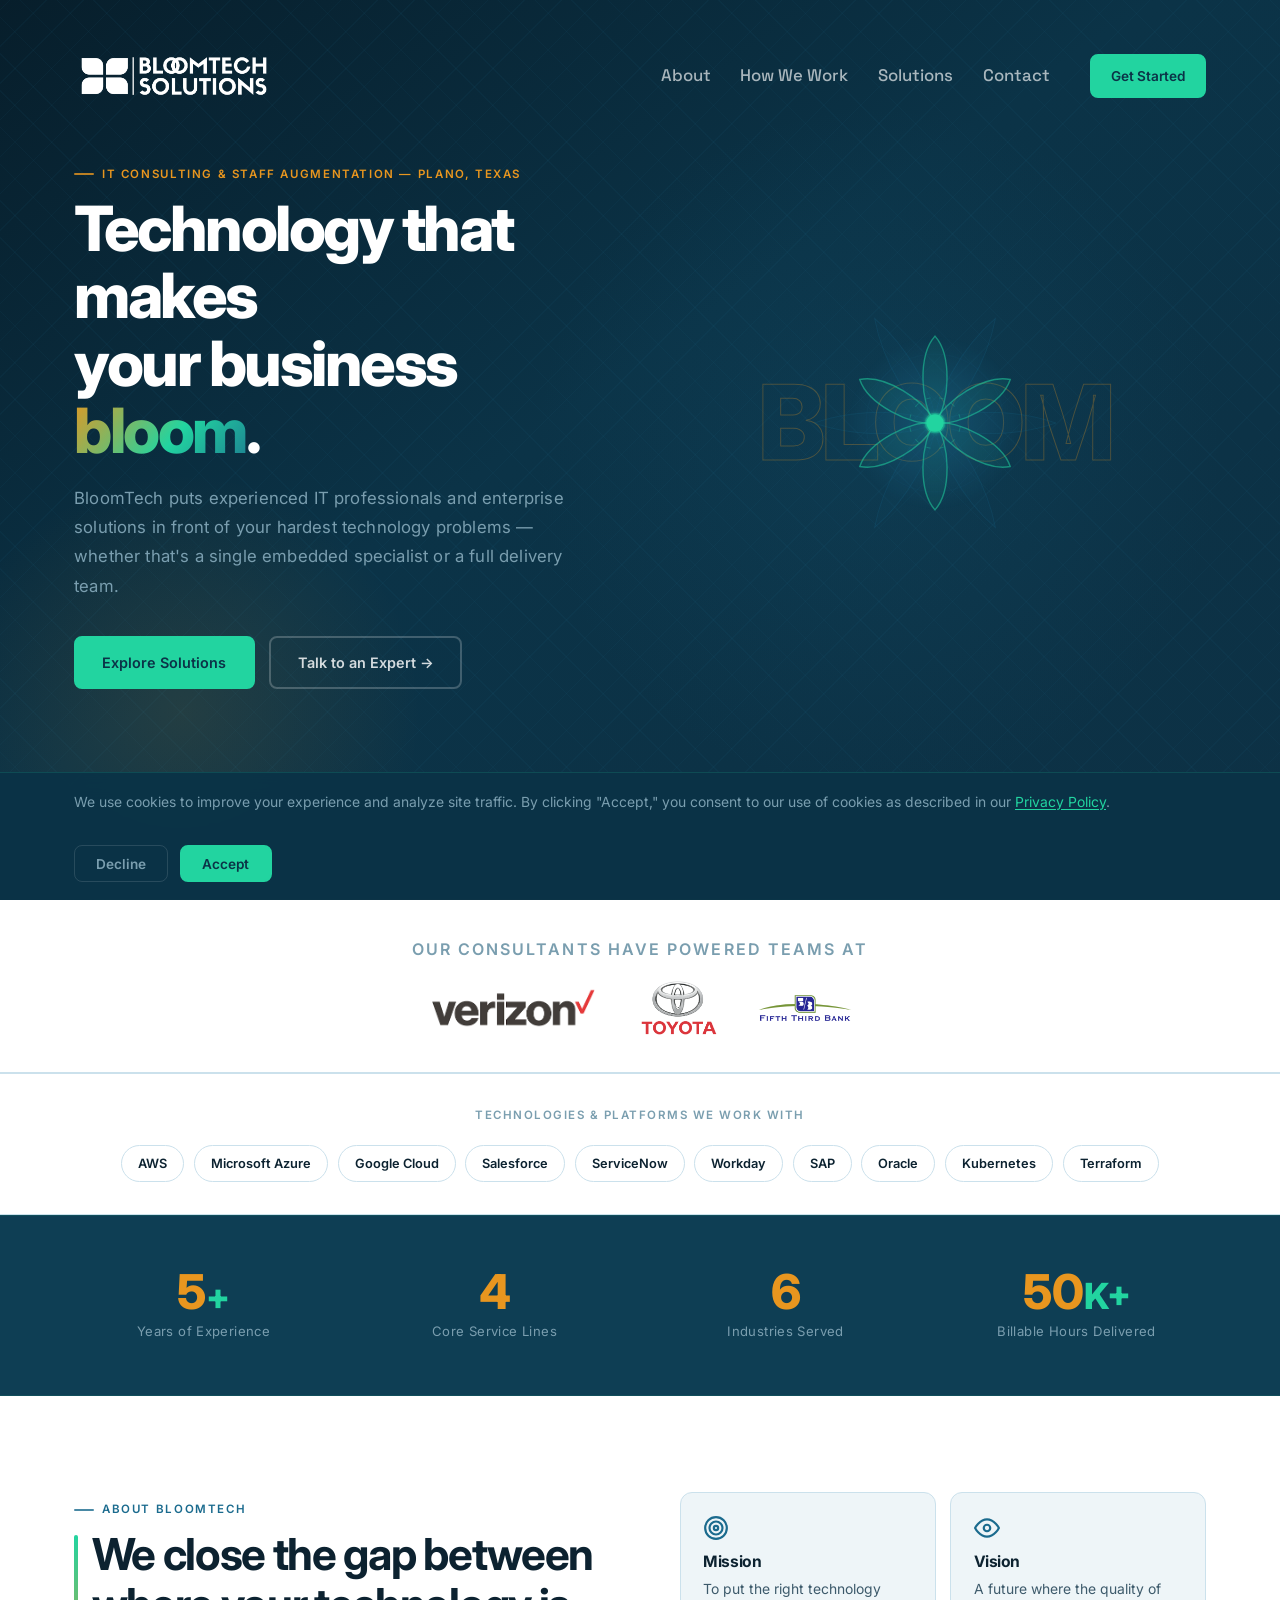
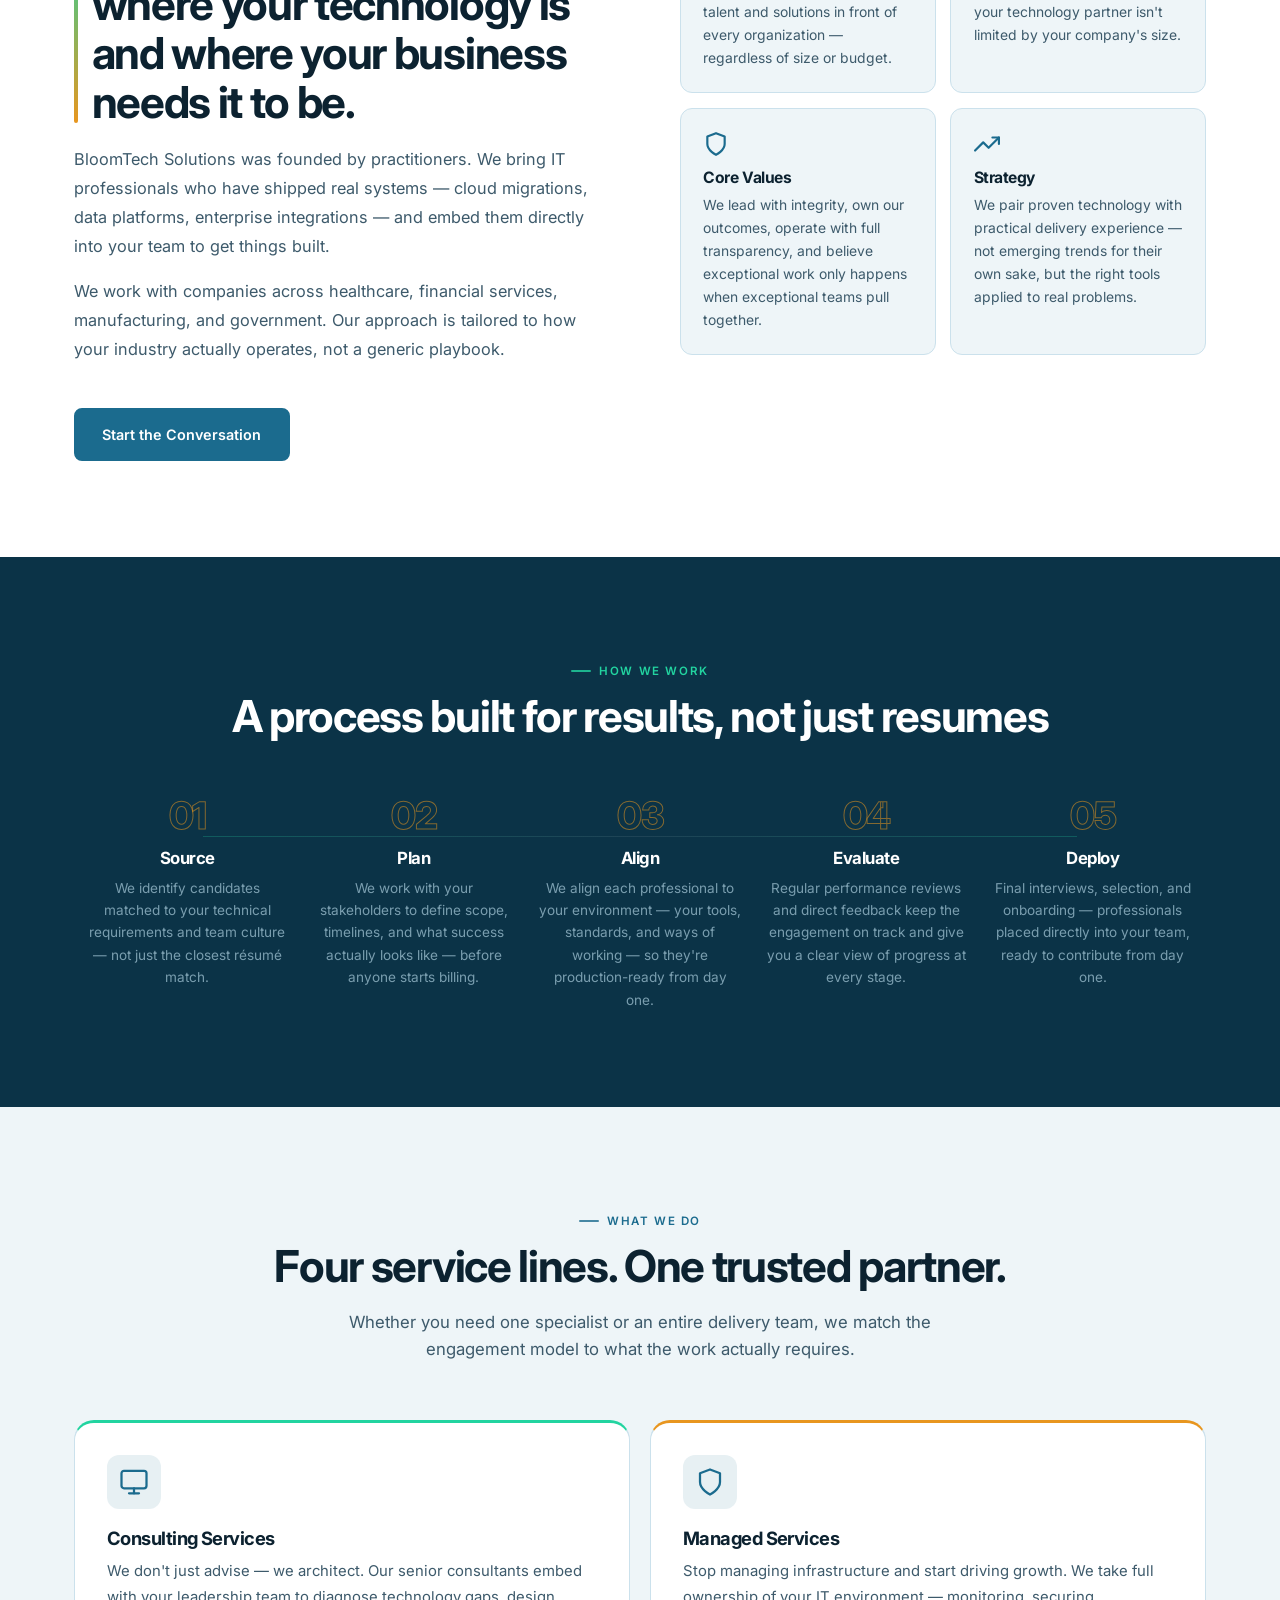
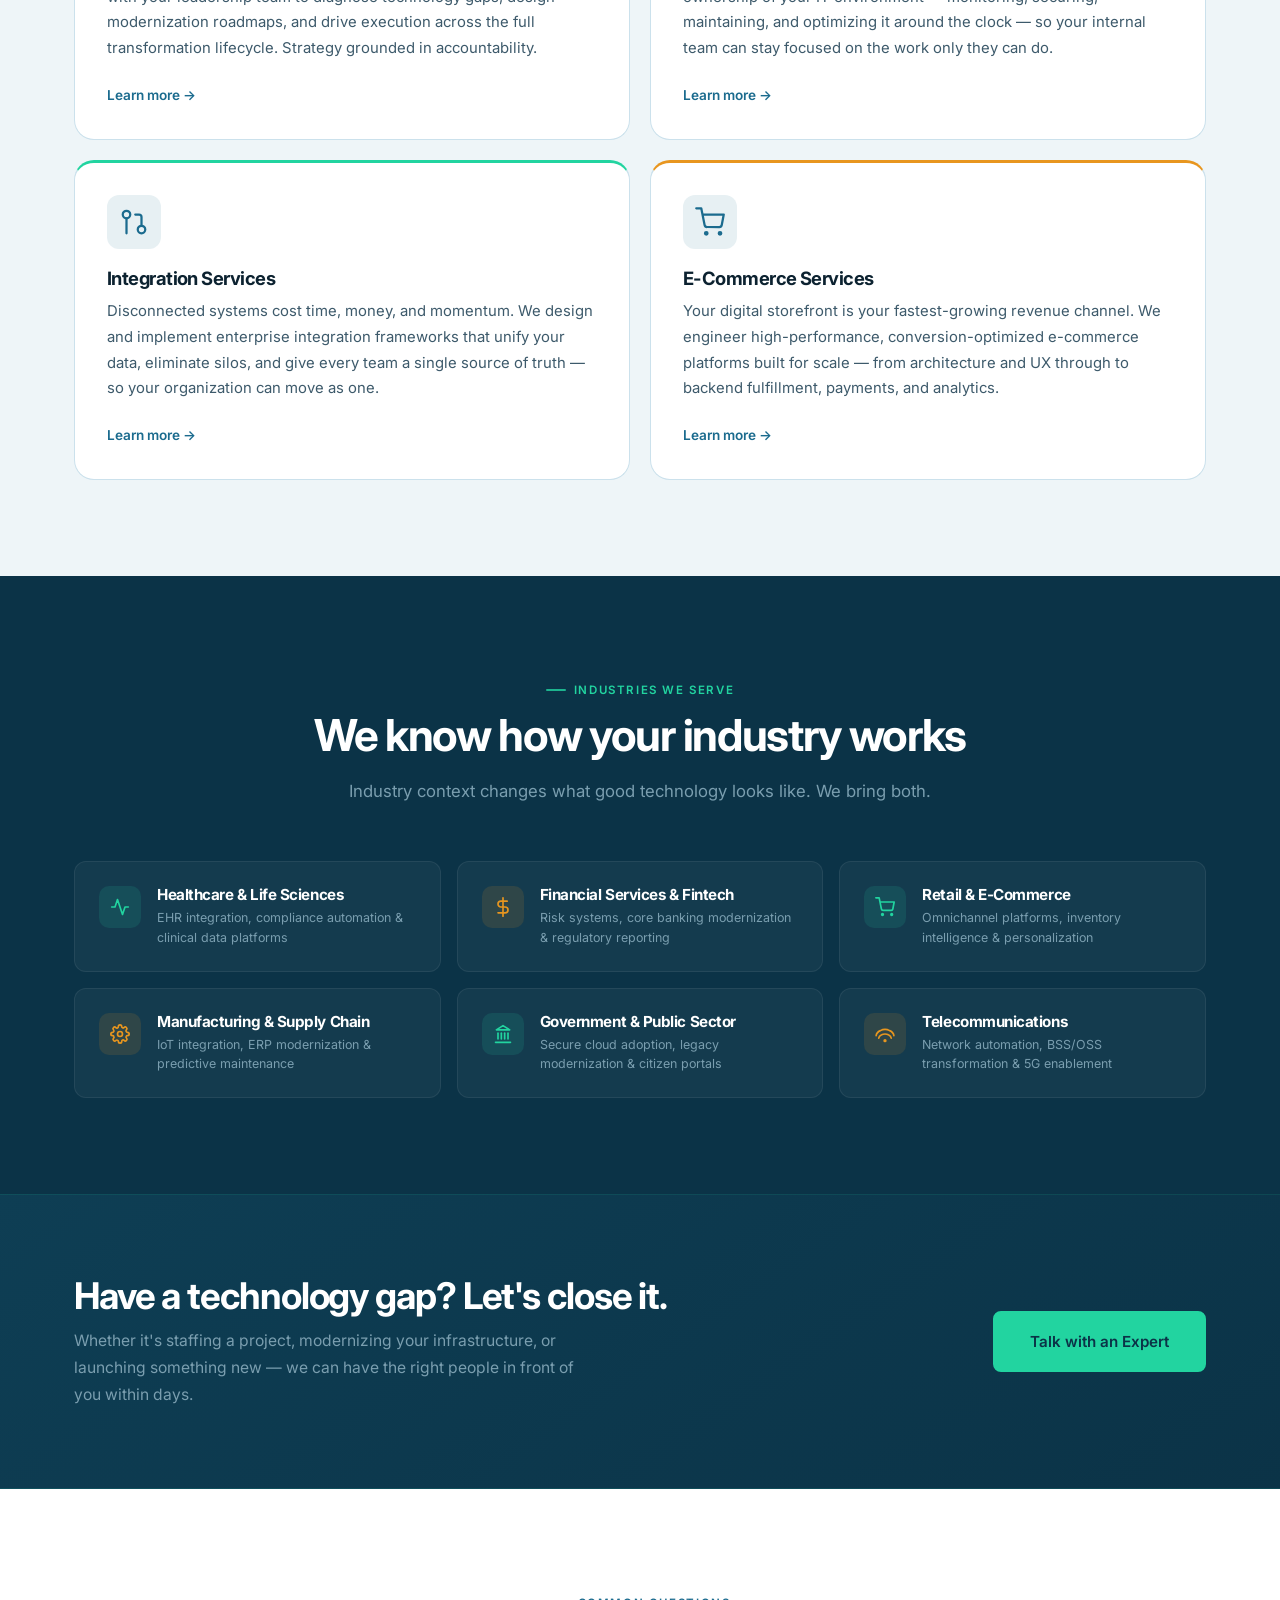
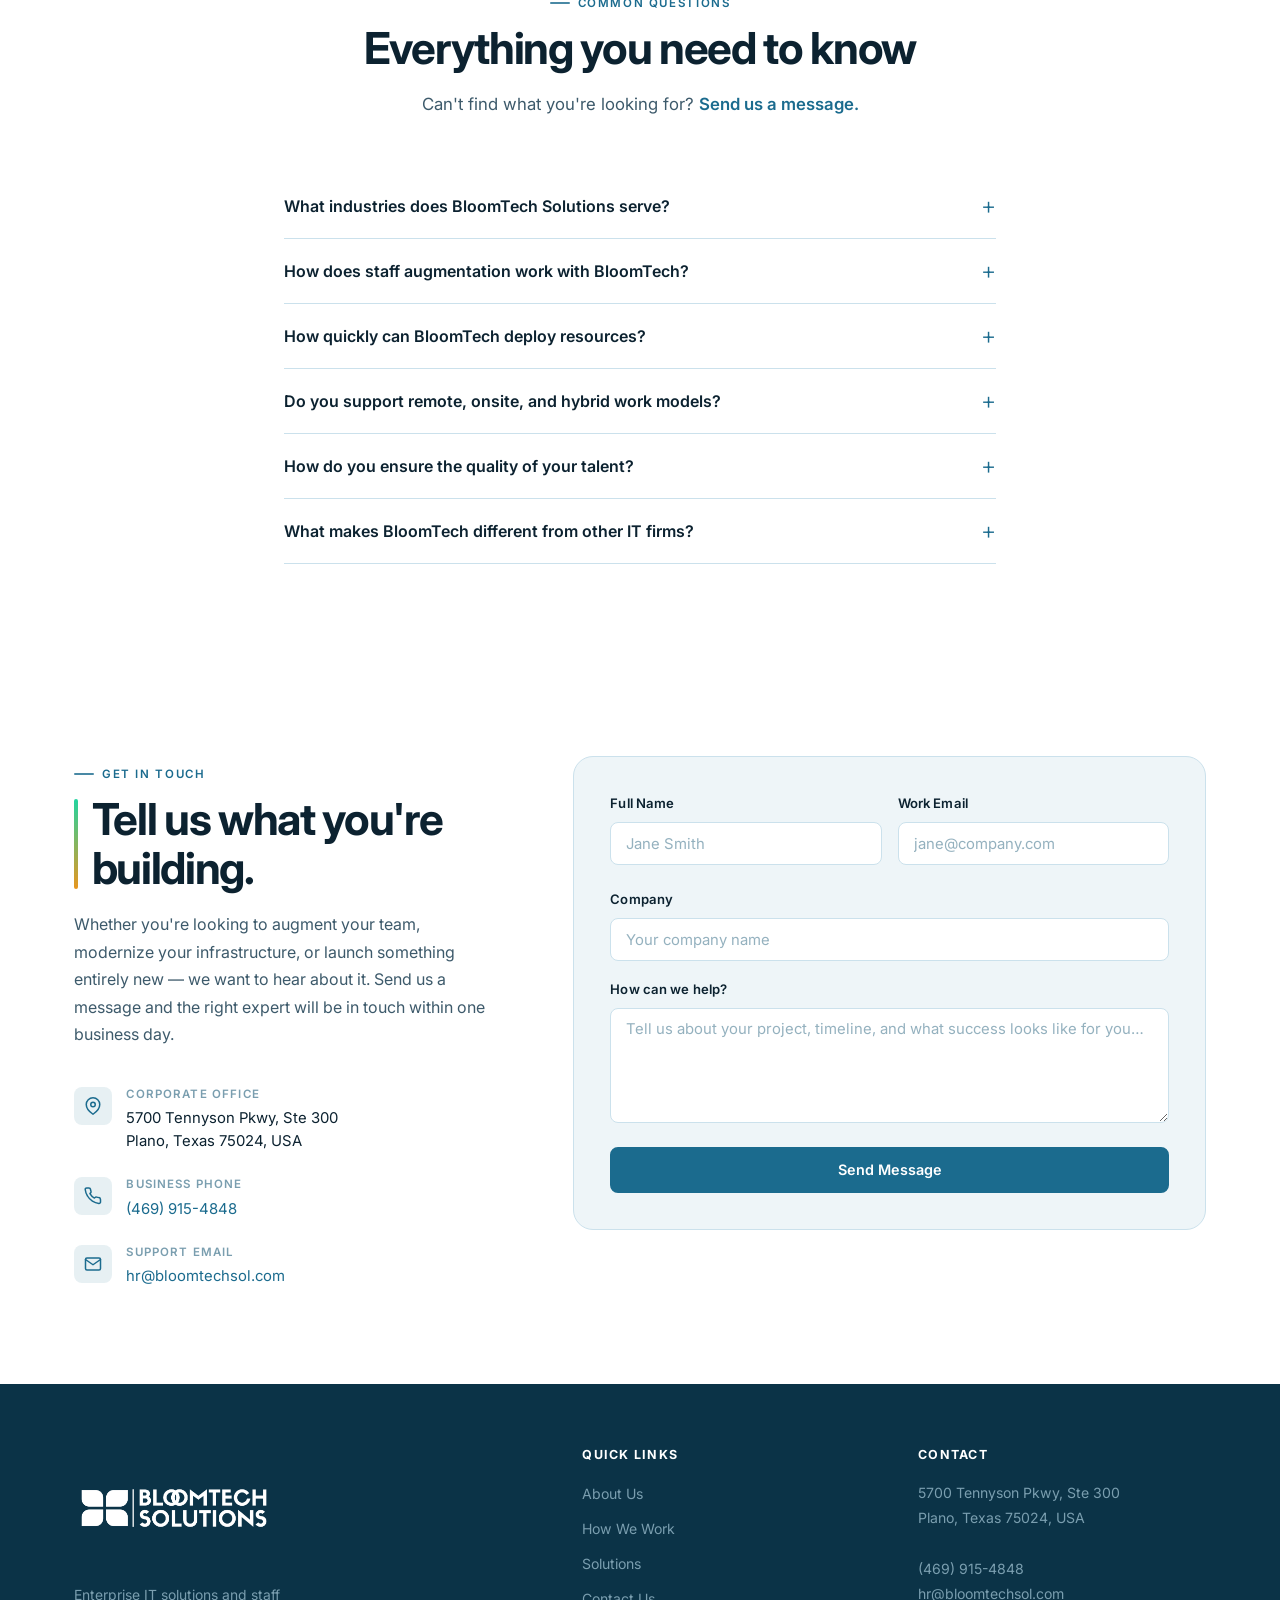
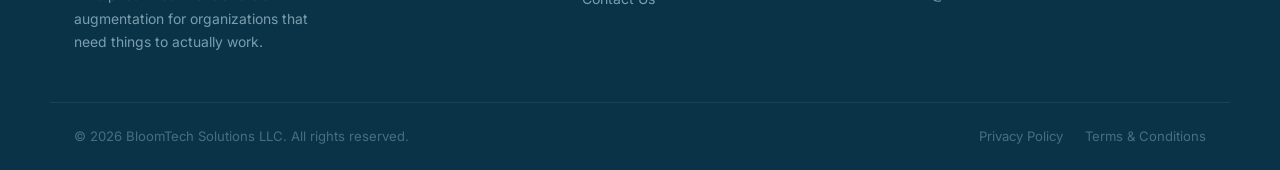
==== commit 8b2c661c: "Fix unprofessional/risky client language across site Rewrite phrasing that overclaimed named-client " ====
--- a/index.html
+++ b/index.html
@@ -269,7 +269,7 @@
   <!-- CLIENTS -->
   <section class="clients" aria-label="Client experience">
     <div class="container clients__inner">
-      <p class="clients__label">Our consultants have worked inside</p>
+      <p class="clients__label">Our consultants have powered teams at</p>
       <div class="clients__logos">
         <img class="clients__logo" src="assets/verizon.png"   alt="Verizon"          loading="lazy">
         <img class="clients__logo" src="assets/toyota.png"    alt="Toyota"           loading="lazy">
@@ -364,8 +364,8 @@
         <div class="process__connector" aria-hidden="true"></div>
         <div class="process__step">
           <div class="process__num">03</div>
-          <h3 class="process__title">Train</h3>
-          <p class="process__text">Candidates are trained by your approved instructors using your approved curriculum, tools, and frameworks — ensuring they're production-ready from day one.</p>
+          <h3 class="process__title">Align</h3>
+          <p class="process__text">We align each professional to your environment — your tools, standards, and ways of working — so they're production-ready from day one.</p>
         </div>
         <div class="process__connector" aria-hidden="true"></div>
         <div class="process__step">
@@ -547,7 +547,7 @@
 
         <div class="faq__item">
           <button class="faq__q" aria-expanded="false">What makes BloomTech different from other IT firms?</button>
-          <div class="faq__a" role="region">Beyond staffing, we bring genuine solution depth. Our consultants have shipped enterprise systems, led cloud migrations, and built data platforms at companies like Verizon, Toyota, and Fifth Third Bank. You're getting experienced practitioners — not just résumés.</div>
+          <div class="faq__a" role="region">Beyond staffing, we bring genuine solution depth. Our consultants have shipped enterprise systems, led cloud migrations, and built data platforms across Fortune 500 enterprises. You're getting experienced practitioners — not just résumés.</div>
         </div>
 
       </div>
